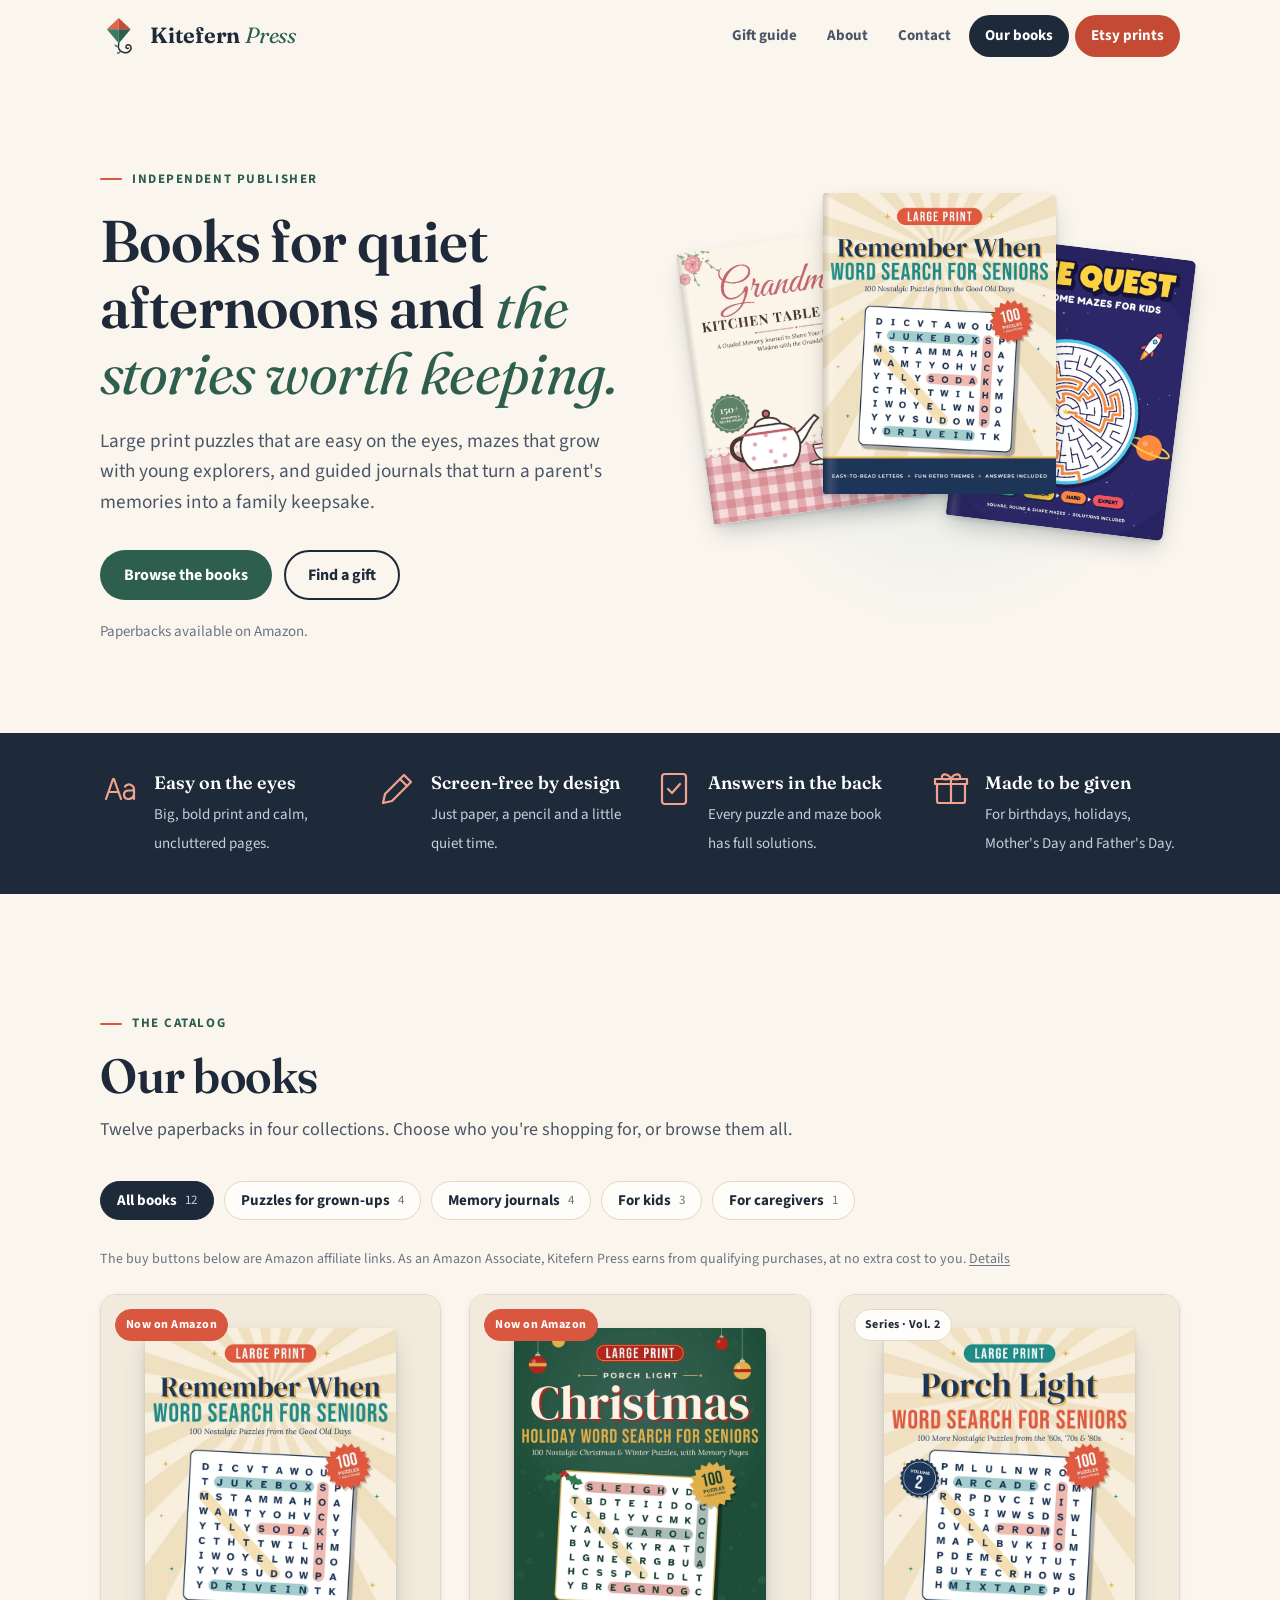
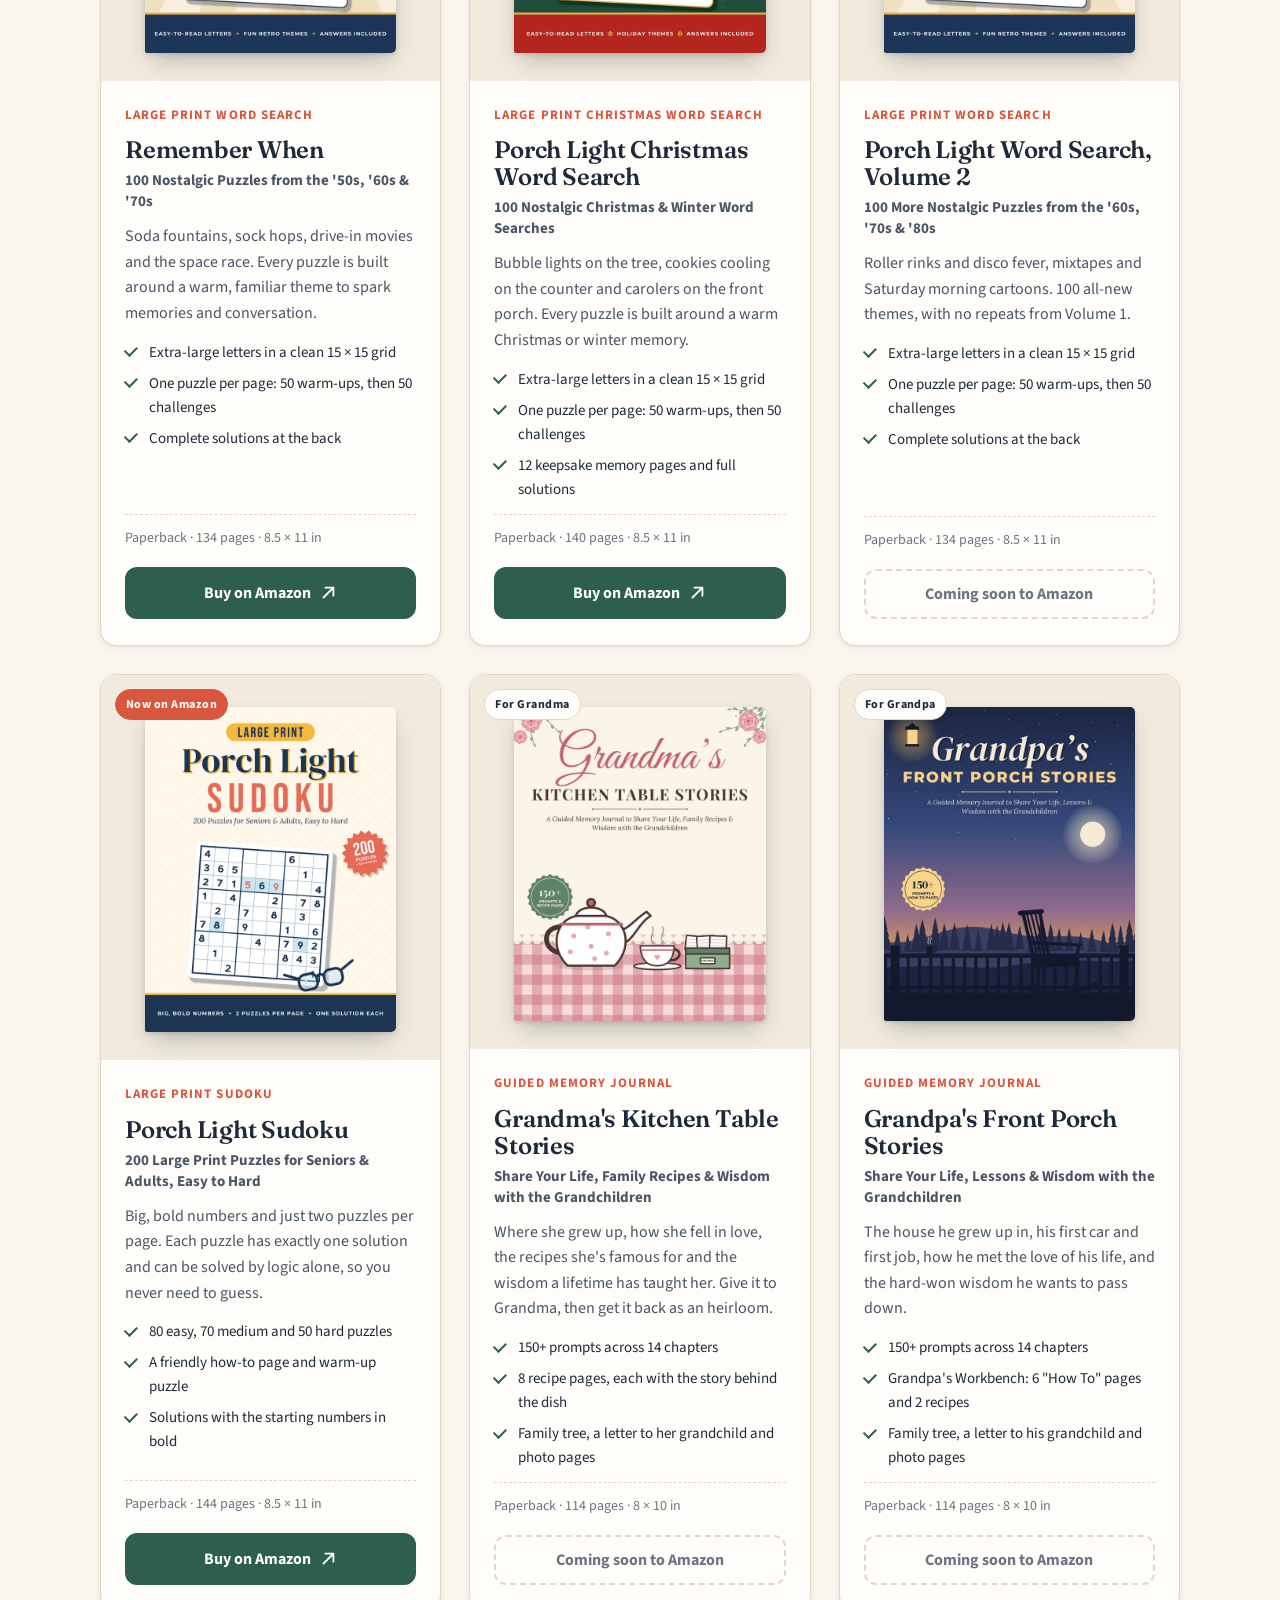
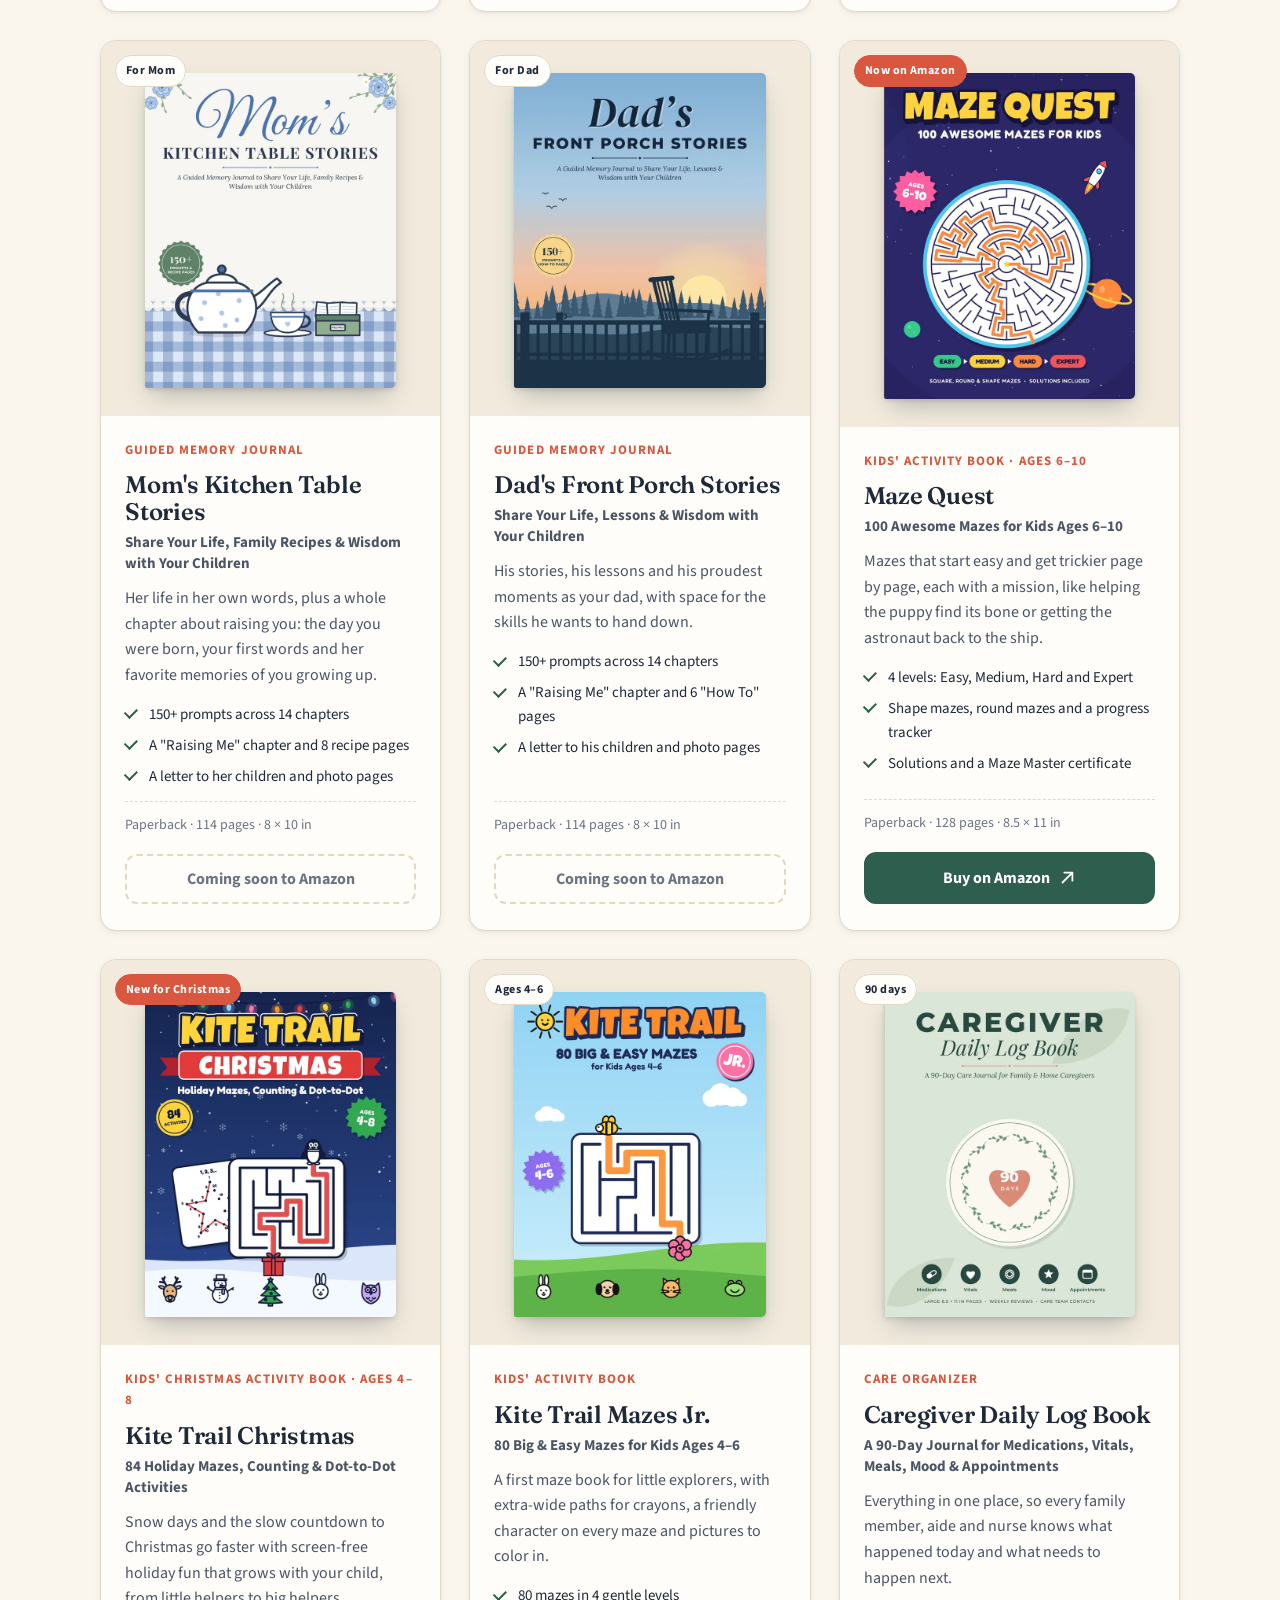
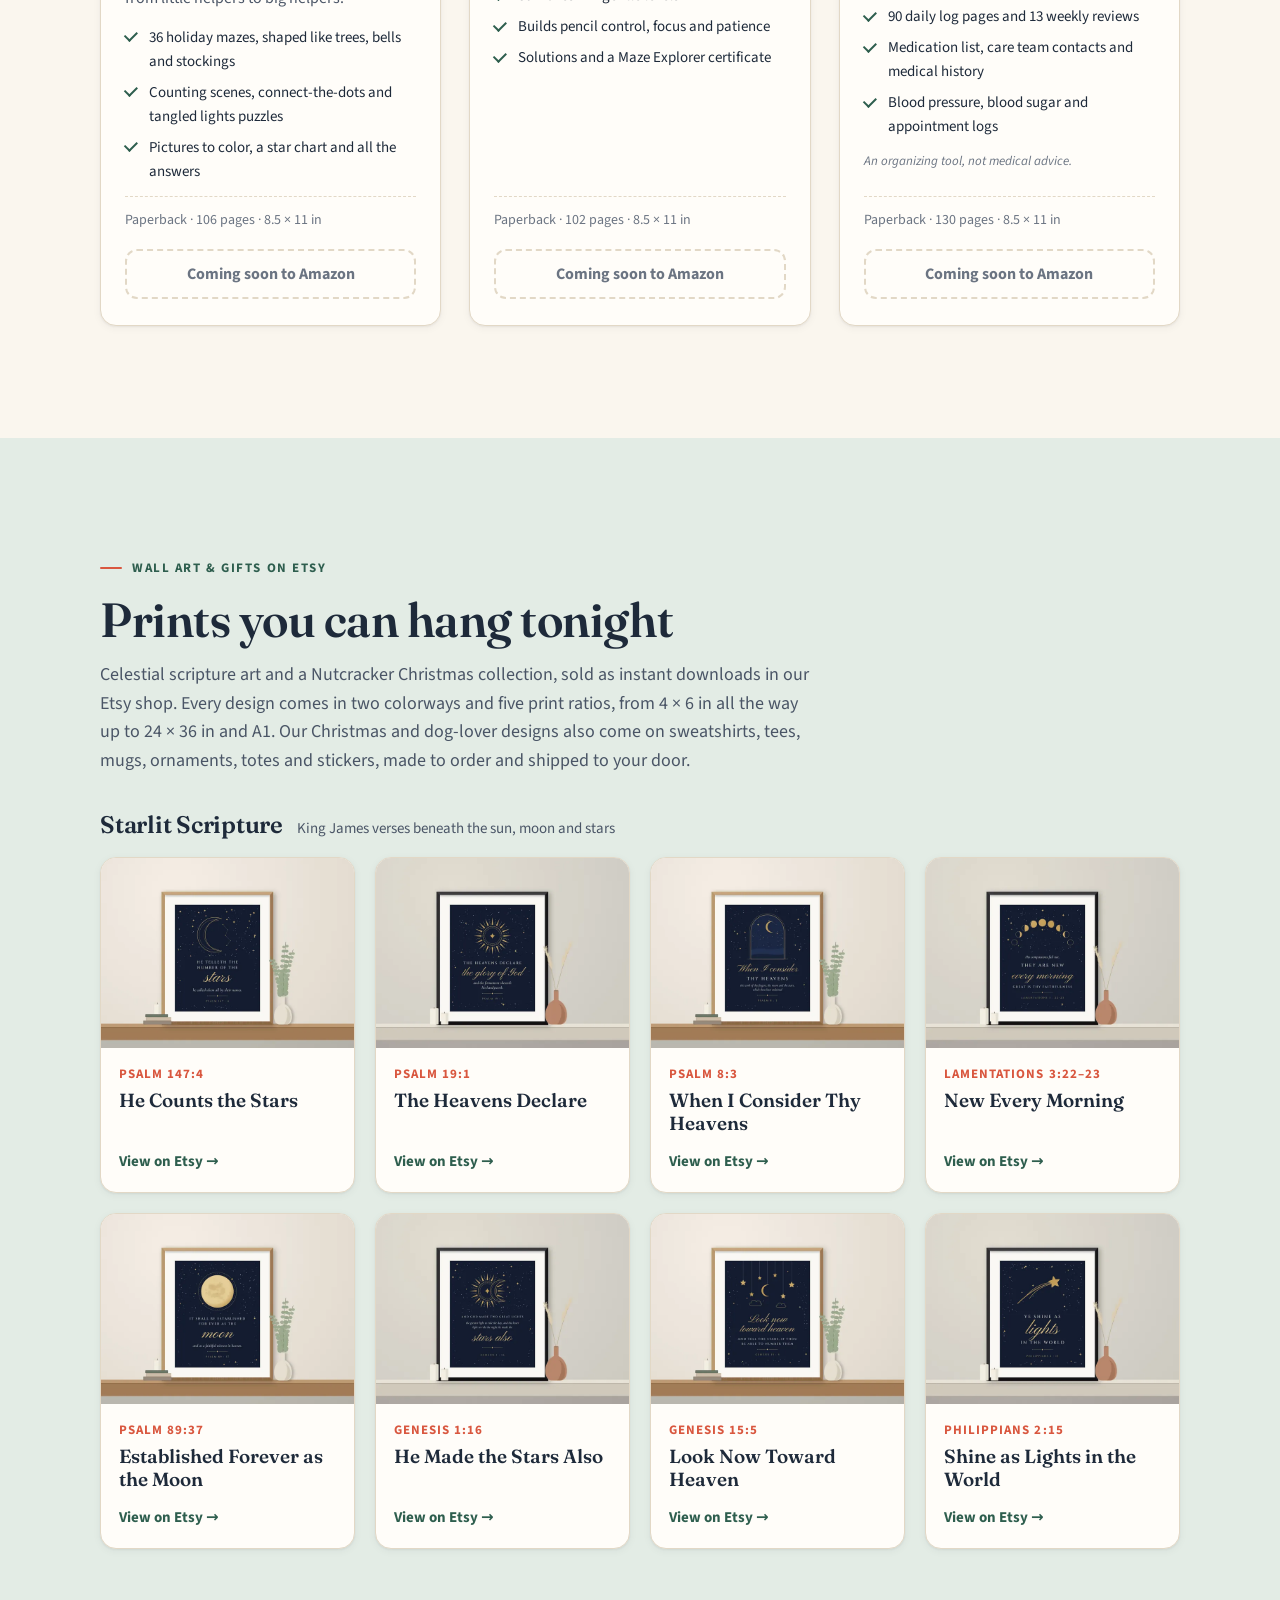
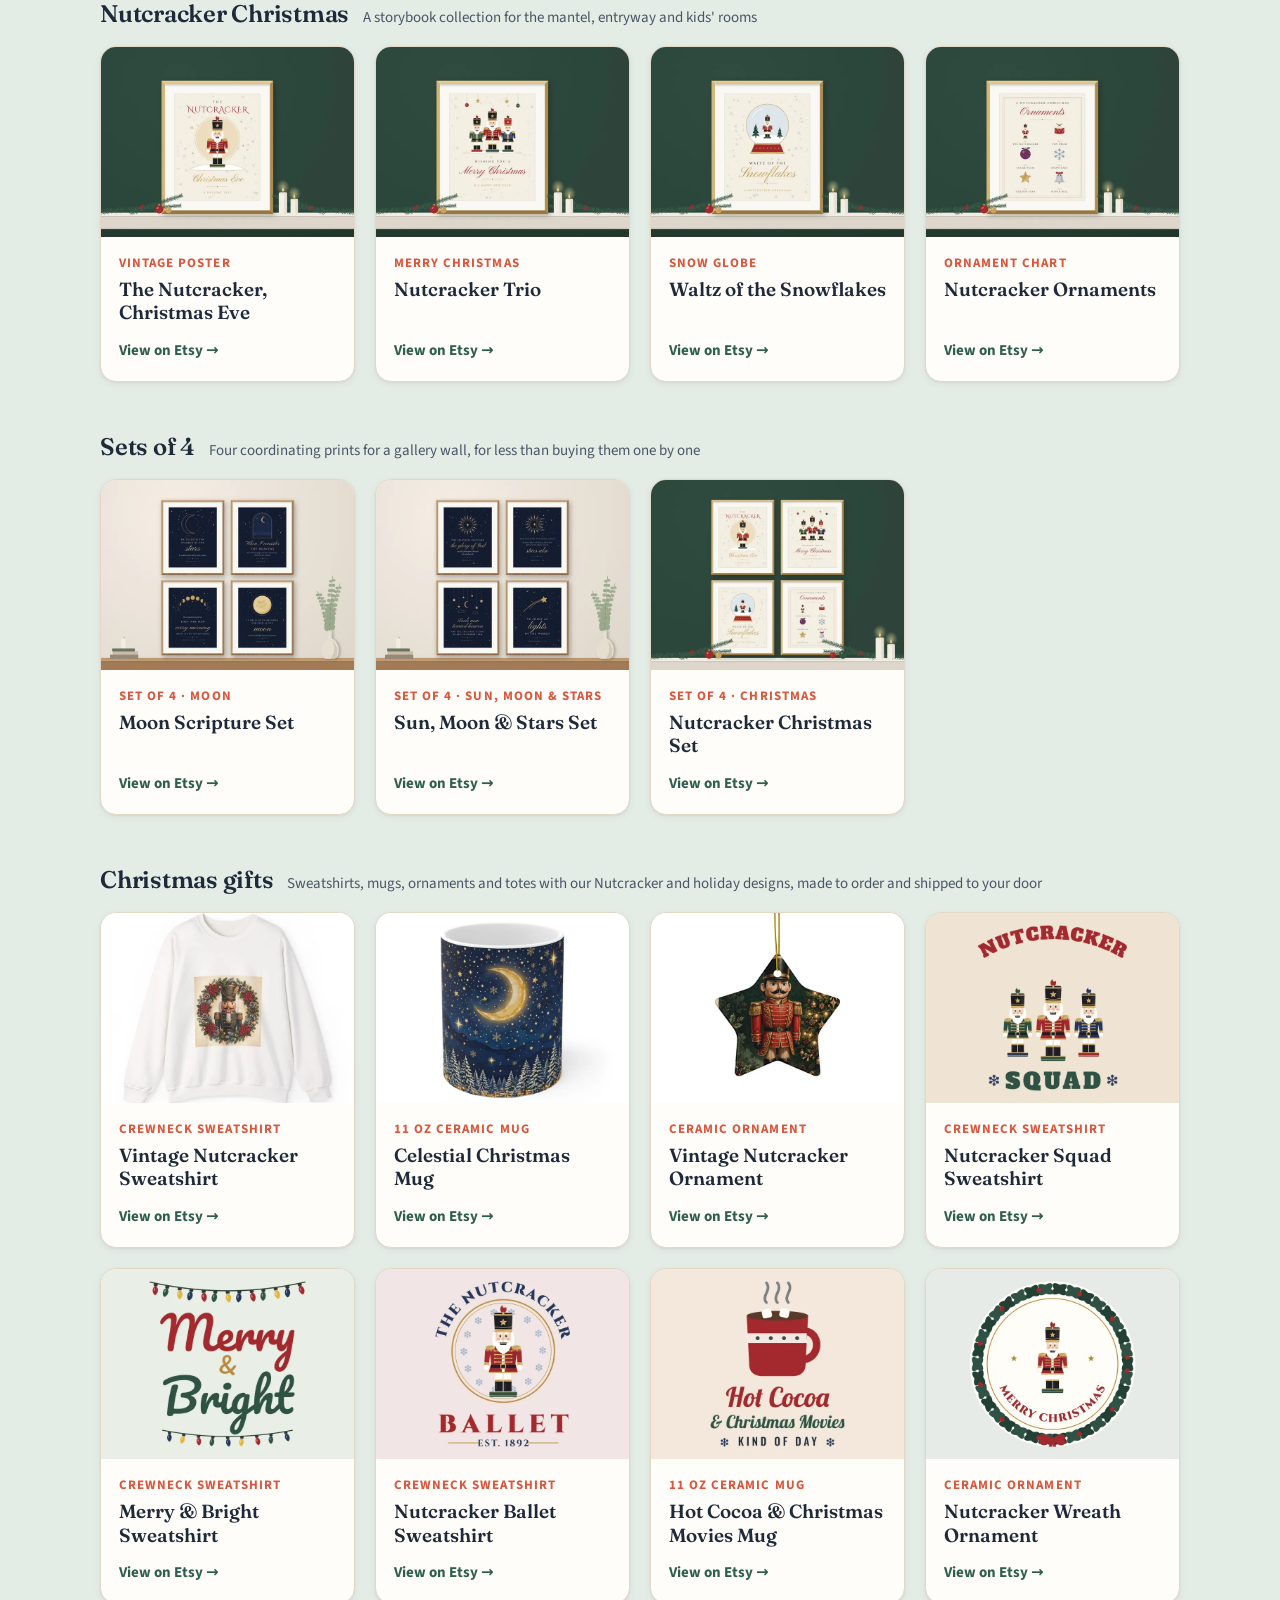
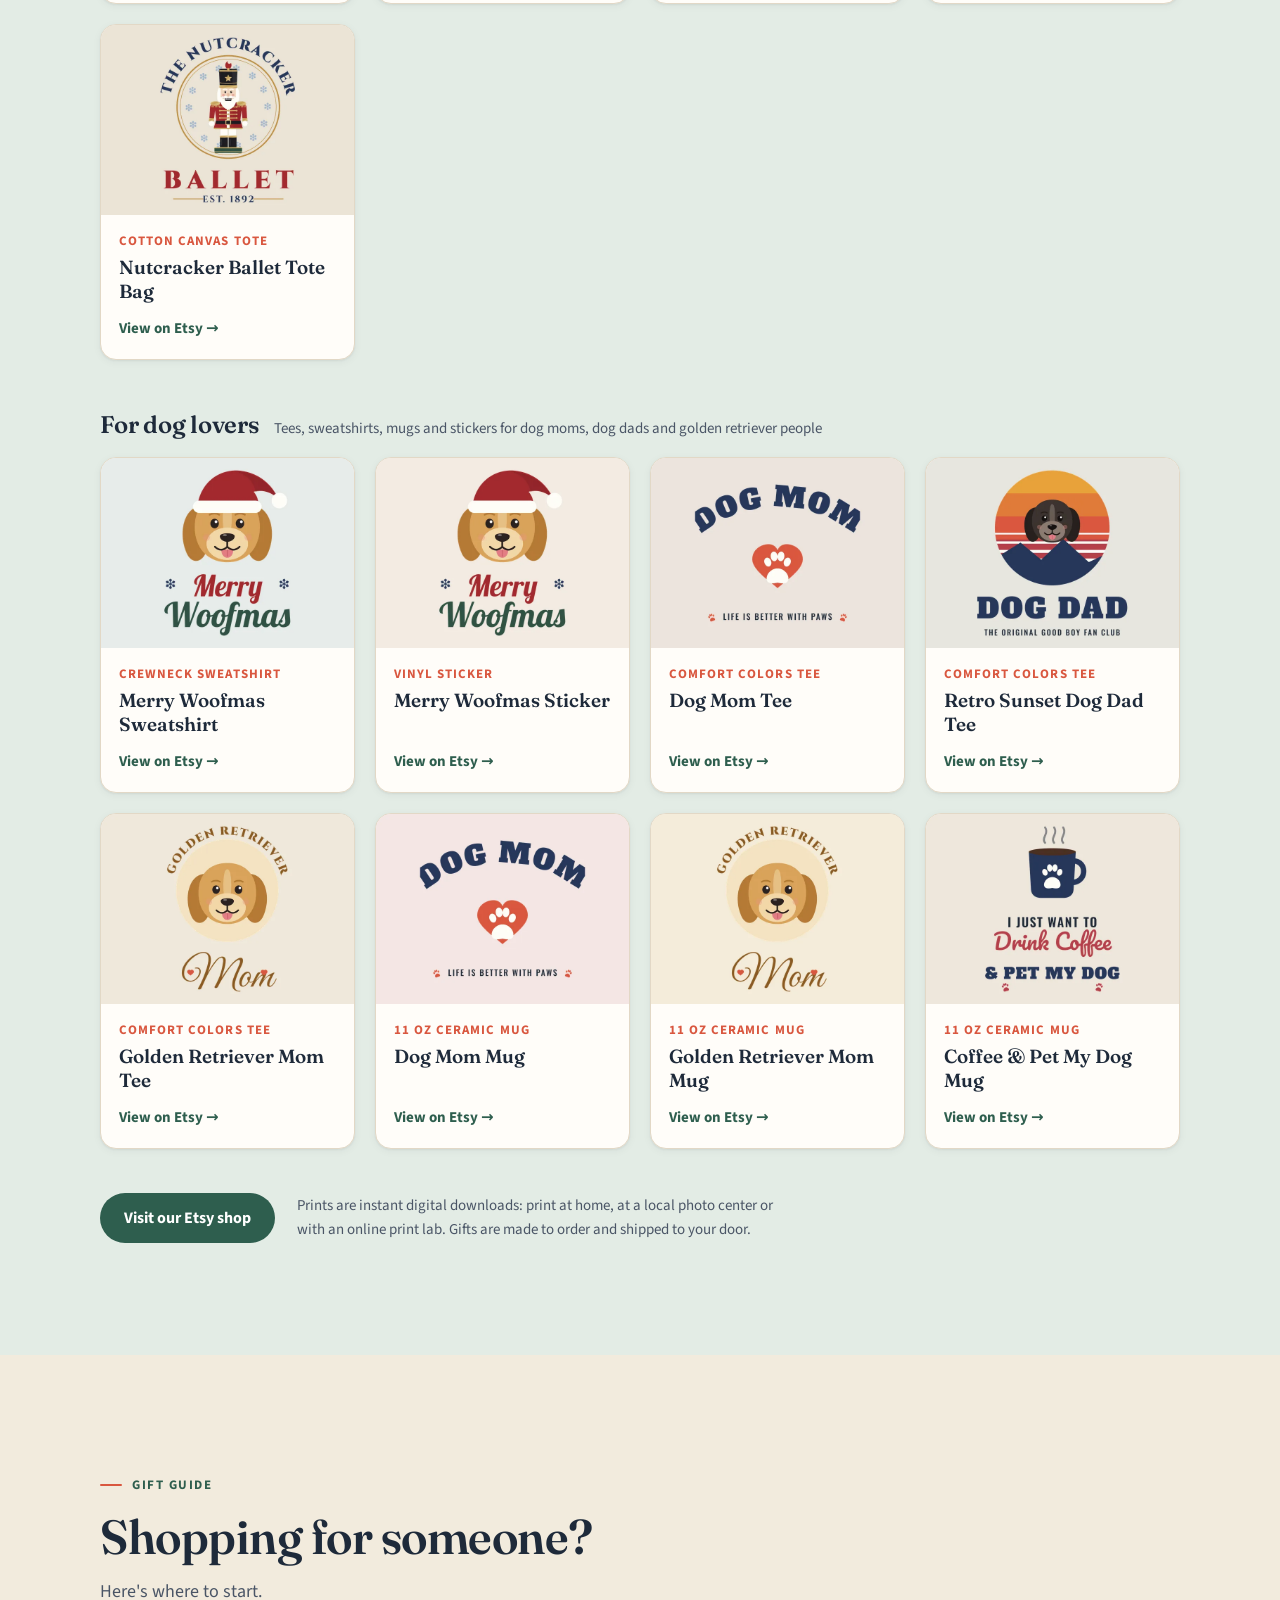
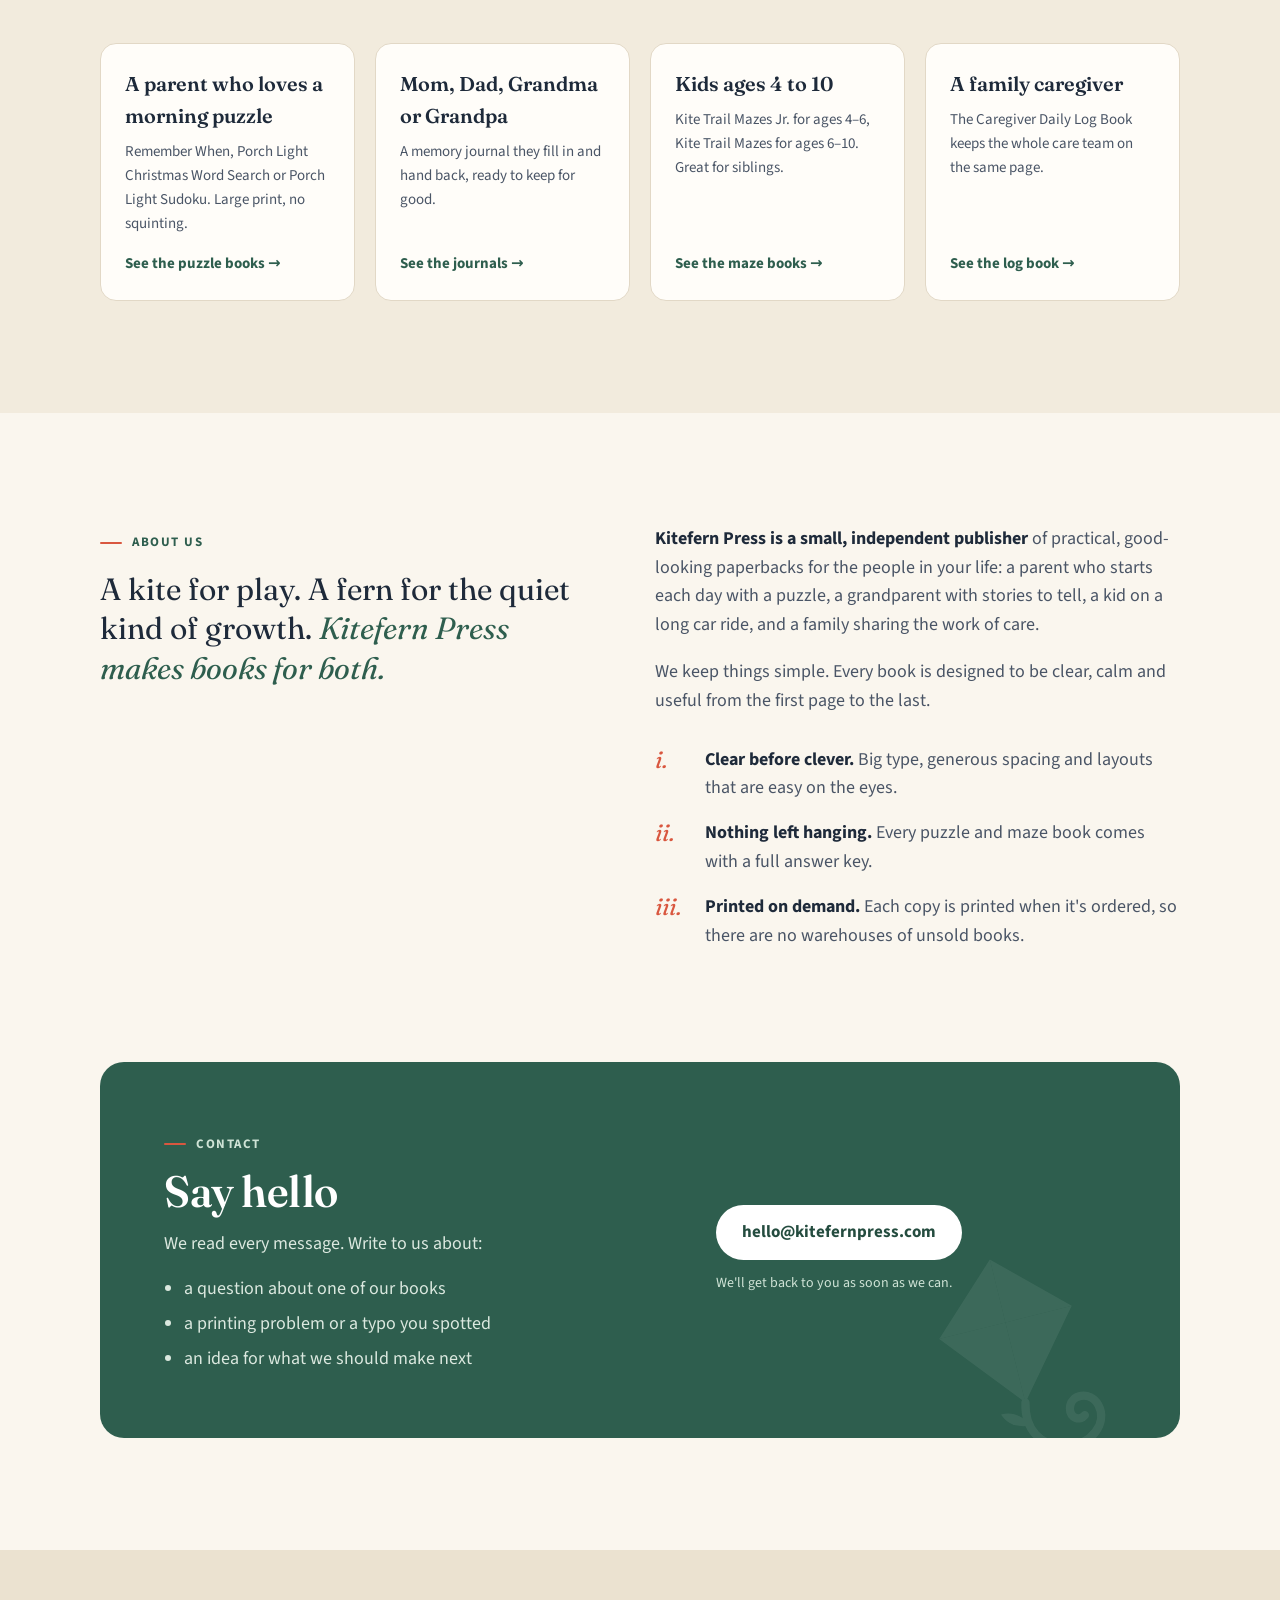
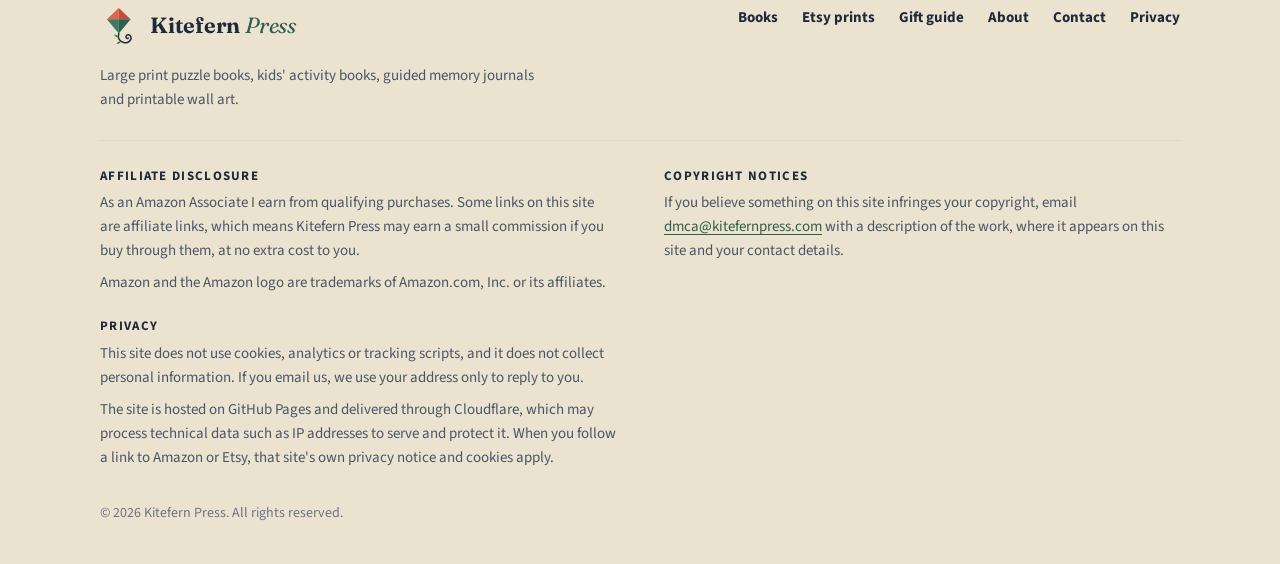
==== index.html @ 86bf8bd9 "Refresh social image and Grandma cover; fix book count (12 paperbacks) Co-Authored-By: Claude Opus 5" ====
<!doctype html>
<html lang="en">
<head>
  <meta charset="utf-8">
  <meta name="viewport" content="width=device-width, initial-scale=1">
  <title>Kitefern Press | Large Print Puzzle Books, Kids' Mazes &amp; Memory Journals</title>
  <meta name="description" content="Kitefern Press is an independent publisher of large print word search and sudoku books for seniors, maze books for kids, guided memory journals for parents and grandparents, a caregiver daily log book, and printable scripture and Christmas wall art on Etsy.">
  <link rel="canonical" href="https://kitefernpress.com/">
  <meta name="theme-color" content="#faf6ee">

  <link rel="icon" href="assets/img/favicon.svg" type="image/svg+xml">
  <link rel="icon" href="assets/img/favicon-32.png" sizes="32x32" type="image/png">
  <link rel="apple-touch-icon" href="assets/img/apple-touch-icon.png">

  <meta property="og:type" content="website">
  <meta property="og:site_name" content="Kitefern Press">
  <meta property="og:title" content="Kitefern Press | Puzzle books, kids' mazes and memory journals">
  <meta property="og:description" content="Large print puzzles that are easy on the eyes, mazes for young explorers, and guided journals that turn family memories into keepsakes.">
  <meta property="og:url" content="https://kitefernpress.com/">
  <meta property="og:image" content="https://kitefernpress.com/assets/img/og-image.jpg">
  <meta property="og:image:width" content="1200">
  <meta property="og:image:height" content="630">
  <meta property="og:image:alt" content="Ten Kitefern Press book covers: word search, sudoku, maze books and memory journals">
  <meta name="twitter:card" content="summary_large_image">

  <link rel="preload" href="assets/fonts/fraunces-var.woff2" as="font" type="font/woff2" crossorigin>
  <link rel="preload" href="assets/fonts/source-sans-400-normal.woff2" as="font" type="font/woff2" crossorigin>
  <link rel="stylesheet" href="assets/css/style.css">

  <script type="application/ld+json">
  {
    "@context": "https://schema.org",
    "@graph": [
      {
        "@type": "Organization",
        "@id": "https://kitefernpress.com/#org",
        "name": "Kitefern Press",
        "url": "https://kitefernpress.com/",
        "logo": "https://kitefernpress.com/assets/img/logo-512.png",
        "email": "hello@kitefernpress.com",
        "sameAs": ["https://www.etsy.com/shop/kitefernpress"],
        "description": "Independent publisher of large print puzzle books, kids' activity books and guided memory journals."
      },
      {
        "@type": "WebSite",
        "@id": "https://kitefernpress.com/#website",
        "url": "https://kitefernpress.com/",
        "name": "Kitefern Press",
        "publisher": { "@id": "https://kitefernpress.com/#org" }
      }
    ]
  }
  </script>
  <script src="assets/js/main.js" defer></script>
</head>
<body>
  <a class="skip-link" href="#main">Skip to content</a>

  <header class="site-header">
    <div class="wrap">
      <a class="brand" href="./" aria-label="Kitefern Press home">
        <img src="assets/img/favicon.svg" alt="" width="40" height="40">
        <span class="brand-name">Kitefern <em>Press</em></span>
      </a>
      <nav class="site-nav" aria-label="Main">
        <a href="#gifts">Gift guide</a>
        <a href="#about">About</a>
        <a href="#contact">Contact</a>
        <a class="nav-cta" href="#books">Our books</a>
        <a class="nav-cta nav-cta-etsy" href="#prints">Etsy prints</a>
      </nav>
    </div>
  </header>

  <main id="main">

    <!-- ============ HERO ============ -->
    <section class="hero" aria-labelledby="hero-title">
      <div class="wrap">
        <div class="hero-copy">
          <span class="eyebrow">Independent publisher</span>
          <h1 id="hero-title">Books for quiet afternoons and <em>the stories worth keeping.</em></h1>
          <p class="hero-lede">Large print puzzles that are easy on the eyes, mazes that grow with young explorers, and guided journals that turn a parent's memories into a family keepsake.</p>
          <div class="hero-actions">
            <a class="btn btn-primary" href="#books">Browse the books</a>
            <a class="btn btn-ghost" href="#gifts">Find a gift</a>
          </div>
          <p class="hero-note">Paperbacks available on Amazon.</p>
        </div>
        <div class="hero-art" aria-hidden="true">
          <div class="hero-book b1"><img src="assets/img/covers/grandmas-kitchen-table-stories.webp" alt="" width="640" height="800"></div>
          <div class="hero-book b2"><img src="assets/img/covers/remember-when.webp" alt="" width="640" height="828"></div>
          <div class="hero-book b3"><img src="assets/img/covers/maze-quest.webp" alt="" width="640" height="828"></div>
        </div>
      </div>
    </section>

    <!-- ============ PROMISES ============ -->
    <section class="promises" aria-label="What makes our books different">
      <div class="wrap">
        <ul>
          <li>
            <svg viewBox="0 0 40 40" fill="none" stroke="currentColor" stroke-width="2.2" stroke-linecap="round" stroke-linejoin="round" aria-hidden="true"><path d="M6 30 13 10h1l7 20M8.5 23h10"/><path d="M34 30v-9.5a5 5 0 0 0-9-3M24 25.5c0-2.5 2-4 5-4h5M24 25.5c0 2.8 2 4.5 4.6 4.5 2.6 0 5.4-2 5.4-5"/></svg>
            <div><strong>Easy on the eyes</strong><span>Big, bold print and calm, uncluttered pages.</span></div>
          </li>
          <li>
            <svg viewBox="0 0 40 40" fill="none" stroke="currentColor" stroke-width="2.2" stroke-linecap="round" stroke-linejoin="round" aria-hidden="true"><path d="M27 6l7 7L15 32l-9 2 2-9L27 6Z"/><path d="M23 10l7 7"/></svg>
            <div><strong>Screen-free by design</strong><span>Just paper, a pencil and a little quiet time.</span></div>
          </li>
          <li>
            <svg viewBox="0 0 40 40" fill="none" stroke="currentColor" stroke-width="2.2" stroke-linecap="round" stroke-linejoin="round" aria-hidden="true"><rect x="8" y="5" width="24" height="30" rx="3"/><path d="M14 20l4 4 8-9"/></svg>
            <div><strong>Answers in the back</strong><span>Every puzzle and maze book has full solutions.</span></div>
          </li>
          <li>
            <svg viewBox="0 0 40 40" fill="none" stroke="currentColor" stroke-width="2.2" stroke-linecap="round" stroke-linejoin="round" aria-hidden="true"><rect x="6" y="15" width="28" height="19" rx="2"/><path d="M4 10h32v5H4zM20 10v24"/><path d="M20 10c-3-6-10-6-9-1 .6 2.6 5 1 9 1ZM20 10c3-6 10-6 9-1-.6 2.6-5 1-9 1Z"/></svg>
            <div><strong>Made to be given</strong><span>For birthdays, holidays, Mother's Day and Father's Day.</span></div>
          </li>
        </ul>
      </div>
    </section>

    <!-- ============ BOOKS ============ -->
    <section class="section" id="books" aria-labelledby="books-title">
      <div class="wrap">
        <div class="section-head">
          <span class="eyebrow">The catalog</span>
          <h2 id="books-title">Our books</h2>
          <p>Twelve paperbacks in four collections. Choose who you're shopping for, or browse them all.</p>
        </div>

        <div class="filters" role="group" aria-label="Filter books by collection">
          <button class="chip" type="button" data-filter="all" aria-pressed="true">All books <span class="count">12</span></button>
          <button class="chip" type="button" data-filter="puzzles" aria-pressed="false">Puzzles for grown-ups <span class="count">4</span></button>
          <button class="chip" type="button" data-filter="journals" aria-pressed="false">Memory journals <span class="count">4</span></button>
          <button class="chip" type="button" data-filter="kids" aria-pressed="false">For kids <span class="count">3</span></button>
          <button class="chip" type="button" data-filter="care" aria-pressed="false">For caregivers <span class="count">1</span></button>
        </div>
        <p id="filter-status" class="visually-hidden" aria-live="polite"></p>
        <p class="affiliate-note">The buy buttons below are Amazon affiliate links. As an Amazon Associate, Kitefern Press earns from qualifying purchases, at no extra cost to you. <a href="#disclosure">Details</a></p>

        <!--
          HOW TO ADD YOUR AMAZON LINKS
          Each book has one line like:  <a class="buy" href="" ...>
          Paste the Amazon link between the quotes, e.g. href="https://amzn.to/abc123"
          The button switches from "Coming soon" to "Buy on Amazon" by itself.
        -->
        <div class="book-grid">

          <!-- ===== 1. Remember When (live on Amazon; published under its original title) ===== -->
          <article class="book" id="remember-when" data-collection="puzzles">
            <div class="book-cover">
              <span class="badge new">Now on Amazon</span>
              <img src="assets/img/covers/remember-when.webp" alt="Cover of Remember When: Large Print Word Search for Seniors" width="640" height="828" loading="lazy" decoding="async">
            </div>
            <div class="book-body">
              <span class="book-kicker">Large print word search</span>
              <h3>Remember When <small>100 Nostalgic Puzzles from the '50s, '60s &amp; '70s</small></h3>
              <p class="book-desc">Soda fountains, sock hops, drive-in movies and the space race. Every puzzle is built around a warm, familiar theme to spark memories and conversation.</p>
              <ul class="book-points">
                <li>Extra-large letters in a clean 15 × 15 grid</li>
                <li>One puzzle per page: 50 warm-ups, then 50 challenges</li>
                <li>Complete solutions at the back</li>
              </ul>
              <p class="book-meta">Paperback · 134 pages · 8.5 × 11 in</p>
              <a class="buy" href="https://amzn.to/4hrQWkh" target="_blank" rel="sponsored noopener">
                <span class="when-live">Buy on Amazon</span><svg viewBox="0 0 20 20" fill="none" stroke="currentColor" stroke-width="2" stroke-linecap="round" stroke-linejoin="round" aria-hidden="true"><path d="M7 4h9v9M16 4 5 15"/></svg>
                <span class="when-soon">Coming soon to Amazon</span>
              </a>
            </div>
          </article>

          <!-- ===== Porch Light Christmas Word Search (book 11; live on Amazon Oct 2026) ===== -->
          <article class="book" id="porch-light-christmas" data-collection="puzzles">
            <div class="book-cover">
              <span class="badge new">Now on Amazon</span>
              <img src="assets/img/covers/porch-light-christmas.webp" alt="Cover of Porch Light Christmas Word Search: Large Print Holiday Puzzles for Seniors" width="640" height="828" loading="lazy" decoding="async">
            </div>
            <div class="book-body">
              <span class="book-kicker">Large print Christmas word search</span>
              <h3>Porch Light Christmas Word Search <small>100 Nostalgic Christmas &amp; Winter Word Searches</small></h3>
              <p class="book-desc">Bubble lights on the tree, cookies cooling on the counter and carolers on the front porch. Every puzzle is built around a warm Christmas or winter memory.</p>
              <ul class="book-points">
                <li>Extra-large letters in a clean 15 × 15 grid</li>
                <li>One puzzle per page: 50 warm-ups, then 50 challenges</li>
                <li>12 keepsake memory pages and full solutions</li>
              </ul>
              <p class="book-meta">Paperback · 140 pages · 8.5 × 11 in</p>
              <a class="buy" href="https://link.amazon/B05hgtxT1" target="_blank" rel="sponsored noopener">
                <span class="when-live">Buy on Amazon</span><svg viewBox="0 0 20 20" fill="none" stroke="currentColor" stroke-width="2" stroke-linecap="round" stroke-linejoin="round" aria-hidden="true"><path d="M7 4h9v9M16 4 5 15"/></svg>
                <span class="when-soon">Coming soon to Amazon</span>
              </a>
            </div>
          </article>

          <!-- ===== 2. Porch Light Word Search, Volume 2 ===== -->
          <article class="book" id="porch-light-word-search-2" data-collection="puzzles">
            <div class="book-cover">
              <span class="badge">Series · Vol. 2</span>
              <img src="assets/img/covers/porch-light-word-search-2.webp" alt="Cover of Porch Light Word Search, Volume 2: Large Print Puzzles for Seniors" width="640" height="828" loading="lazy" decoding="async">
            </div>
            <div class="book-body">
              <span class="book-kicker">Large print word search</span>
              <h3>Porch Light Word Search, Volume 2 <small>100 More Nostalgic Puzzles from the '60s, '70s &amp; '80s</small></h3>
              <p class="book-desc">Roller rinks and disco fever, mixtapes and Saturday morning cartoons. 100 all-new themes, with no repeats from Volume 1.</p>
              <ul class="book-points">
                <li>Extra-large letters in a clean 15 × 15 grid</li>
                <li>One puzzle per page: 50 warm-ups, then 50 challenges</li>
                <li>Complete solutions at the back</li>
              </ul>
              <p class="book-meta">Paperback · 134 pages · 8.5 × 11 in</p>
              <a class="buy" href="" target="_blank" rel="sponsored noopener">
                <span class="when-live">Buy on Amazon</span><svg viewBox="0 0 20 20" fill="none" stroke="currentColor" stroke-width="2" stroke-linecap="round" stroke-linejoin="round" aria-hidden="true"><path d="M7 4h9v9M16 4 5 15"/></svg>
                <span class="when-soon">Coming soon to Amazon</span>
              </a>
            </div>
          </article>

          <!-- ===== 3. Porch Light Sudoku (live on Amazon Oct 4, 2026) ===== -->
          <article class="book" id="porch-light-sudoku" data-collection="puzzles">
            <div class="book-cover">
              <span class="badge new">Now on Amazon</span>
              <img src="assets/img/covers/porch-light-sudoku.webp" alt="Cover of Porch Light Sudoku: 200 Large Print Puzzles" width="640" height="828" loading="lazy" decoding="async">
            </div>
            <div class="book-body">
              <span class="book-kicker">Large print sudoku</span>
              <h3>Porch Light Sudoku <small>200 Large Print Puzzles for Seniors &amp; Adults, Easy to Hard</small></h3>
              <p class="book-desc">Big, bold numbers and just two puzzles per page. Each puzzle has exactly one solution and can be solved by logic alone, so you never need to guess.</p>
              <ul class="book-points">
                <li>80 easy, 70 medium and 50 hard puzzles</li>
                <li>A friendly how-to page and warm-up puzzle</li>
                <li>Solutions with the starting numbers in bold</li>
              </ul>
              <p class="book-meta">Paperback · 144 pages · 8.5 × 11 in</p>
              <a class="buy" href="https://link.amazon/B0bA0OiRG" target="_blank" rel="sponsored noopener">
                <span class="when-live">Buy on Amazon</span><svg viewBox="0 0 20 20" fill="none" stroke="currentColor" stroke-width="2" stroke-linecap="round" stroke-linejoin="round" aria-hidden="true"><path d="M7 4h9v9M16 4 5 15"/></svg>
                <span class="when-soon">Coming soon to Amazon</span>
              </a>
            </div>
          </article>

          <!-- ===== 4. Grandma's Kitchen Table Stories ===== -->
          <article class="book" id="grandmas-kitchen-table-stories" data-collection="journals">
            <div class="book-cover">
              <span class="badge">For Grandma</span>
              <img src="assets/img/covers/grandmas-kitchen-table-stories.webp" alt="Cover of Grandma's Kitchen Table Stories: A Guided Memory Journal" width="640" height="800" loading="lazy" decoding="async">
            </div>
            <div class="book-body">
              <span class="book-kicker">Guided memory journal</span>
              <h3>Grandma's Kitchen Table Stories <small>Share Your Life, Family Recipes &amp; Wisdom with the Grandchildren</small></h3>
              <p class="book-desc">Where she grew up, how she fell in love, the recipes she's famous for and the wisdom a lifetime has taught her. Give it to Grandma, then get it back as an heirloom.</p>
              <ul class="book-points">
                <li>150+ prompts across 14 chapters</li>
                <li>8 recipe pages, each with the story behind the dish</li>
                <li>Family tree, a letter to her grandchild and photo pages</li>
              </ul>
              <p class="book-meta">Paperback · 114 pages · 8 × 10 in</p>
              <a class="buy" href="" target="_blank" rel="sponsored noopener">
                <span class="when-live">Buy on Amazon</span><svg viewBox="0 0 20 20" fill="none" stroke="currentColor" stroke-width="2" stroke-linecap="round" stroke-linejoin="round" aria-hidden="true"><path d="M7 4h9v9M16 4 5 15"/></svg>
                <span class="when-soon">Coming soon to Amazon</span>
              </a>
            </div>
          </article>

          <!-- ===== 5. Grandpa's Front Porch Stories ===== -->
          <article class="book" id="grandpas-front-porch-stories" data-collection="journals">
            <div class="book-cover">
              <span class="badge">For Grandpa</span>
              <img src="assets/img/covers/grandpas-front-porch-stories.webp" alt="Cover of Grandpa's Front Porch Stories: A Guided Memory Journal" width="640" height="800" loading="lazy" decoding="async">
            </div>
            <div class="book-body">
              <span class="book-kicker">Guided memory journal</span>
              <h3>Grandpa's Front Porch Stories <small>Share Your Life, Lessons &amp; Wisdom with the Grandchildren</small></h3>
              <p class="book-desc">The house he grew up in, his first car and first job, how he met the love of his life, and the hard-won wisdom he wants to pass down.</p>
              <ul class="book-points">
                <li>150+ prompts across 14 chapters</li>
                <li>Grandpa's Workbench: 6 "How To" pages and 2 recipes</li>
                <li>Family tree, a letter to his grandchild and photo pages</li>
              </ul>
              <p class="book-meta">Paperback · 114 pages · 8 × 10 in</p>
              <a class="buy" href="" target="_blank" rel="sponsored noopener">
                <span class="when-live">Buy on Amazon</span><svg viewBox="0 0 20 20" fill="none" stroke="currentColor" stroke-width="2" stroke-linecap="round" stroke-linejoin="round" aria-hidden="true"><path d="M7 4h9v9M16 4 5 15"/></svg>
                <span class="when-soon">Coming soon to Amazon</span>
              </a>
            </div>
          </article>

          <!-- ===== 6. Mom's Kitchen Table Stories ===== -->
          <article class="book" id="moms-kitchen-table-stories" data-collection="journals">
            <div class="book-cover">
              <span class="badge">For Mom</span>
              <img src="assets/img/covers/moms-kitchen-table-stories.webp" alt="Cover of Mom's Kitchen Table Stories: A Guided Memory Journal" width="640" height="800" loading="lazy" decoding="async">
            </div>
            <div class="book-body">
              <span class="book-kicker">Guided memory journal</span>
              <h3>Mom's Kitchen Table Stories <small>Share Your Life, Family Recipes &amp; Wisdom with Your Children</small></h3>
              <p class="book-desc">Her life in her own words, plus a whole chapter about raising you: the day you were born, your first words and her favorite memories of you growing up.</p>
              <ul class="book-points">
                <li>150+ prompts across 14 chapters</li>
                <li>A "Raising Me" chapter and 8 recipe pages</li>
                <li>A letter to her children and photo pages</li>
              </ul>
              <p class="book-meta">Paperback · 114 pages · 8 × 10 in</p>
              <a class="buy" href="" target="_blank" rel="sponsored noopener">
                <span class="when-live">Buy on Amazon</span><svg viewBox="0 0 20 20" fill="none" stroke="currentColor" stroke-width="2" stroke-linecap="round" stroke-linejoin="round" aria-hidden="true"><path d="M7 4h9v9M16 4 5 15"/></svg>
                <span class="when-soon">Coming soon to Amazon</span>
              </a>
            </div>
          </article>

          <!-- ===== 7. Dad's Front Porch Stories ===== -->
          <article class="book" id="dads-front-porch-stories" data-collection="journals">
            <div class="book-cover">
              <span class="badge">For Dad</span>
              <img src="assets/img/covers/dads-front-porch-stories.webp" alt="Cover of Dad's Front Porch Stories: A Guided Memory Journal" width="640" height="800" loading="lazy" decoding="async">
            </div>
            <div class="book-body">
              <span class="book-kicker">Guided memory journal</span>
              <h3>Dad's Front Porch Stories <small>Share Your Life, Lessons &amp; Wisdom with Your Children</small></h3>
              <p class="book-desc">His stories, his lessons and his proudest moments as your dad, with space for the skills he wants to hand down.</p>
              <ul class="book-points">
                <li>150+ prompts across 14 chapters</li>
                <li>A "Raising Me" chapter and 6 "How To" pages</li>
                <li>A letter to his children and photo pages</li>
              </ul>
              <p class="book-meta">Paperback · 114 pages · 8 × 10 in</p>
              <a class="buy" href="" target="_blank" rel="sponsored noopener">
                <span class="when-live">Buy on Amazon</span><svg viewBox="0 0 20 20" fill="none" stroke="currentColor" stroke-width="2" stroke-linecap="round" stroke-linejoin="round" aria-hidden="true"><path d="M7 4h9v9M16 4 5 15"/></svg>
                <span class="when-soon">Coming soon to Amazon</span>
              </a>
            </div>
          </article>

          <!-- ===== 8. Maze Quest (live on Amazon; published under its original title, Kite Trail Mazes is the renamed edition) ===== -->
          <article class="book" id="maze-quest" data-collection="kids">
            <div class="book-cover">
              <span class="badge new">Now on Amazon</span>
              <img src="assets/img/covers/maze-quest.webp" alt="Cover of Maze Quest: 100 Awesome Mazes for Kids Ages 6-10" width="640" height="828" loading="lazy" decoding="async">
            </div>
            <div class="book-body">
              <span class="book-kicker">Kids' activity book · Ages 6–10</span>
              <h3>Maze Quest <small>100 Awesome Mazes for Kids Ages 6–10</small></h3>
              <p class="book-desc">Mazes that start easy and get trickier page by page, each with a mission, like helping the puppy find its bone or getting the astronaut back to the ship.</p>
              <ul class="book-points">
                <li>4 levels: Easy, Medium, Hard and Expert</li>
                <li>Shape mazes, round mazes and a progress tracker</li>
                <li>Solutions and a Maze Master certificate</li>
              </ul>
              <p class="book-meta">Paperback · 128 pages · 8.5 × 11 in</p>
              <a class="buy" href="https://link.amazon/B04uHq6Yz" target="_blank" rel="sponsored noopener">
                <span class="when-live">Buy on Amazon</span><svg viewBox="0 0 20 20" fill="none" stroke="currentColor" stroke-width="2" stroke-linecap="round" stroke-linejoin="round" aria-hidden="true"><path d="M7 4h9v9M16 4 5 15"/></svg>
                <span class="when-soon">Coming soon to Amazon</span>
              </a>
            </div>
          </article>

          <!-- ===== Kite Trail Christmas (book 12; in review on KDP since Sept 27, 2026) ===== -->
          <article class="book" id="kite-trail-christmas" data-collection="kids">
            <div class="book-cover">
              <span class="badge new">New for Christmas</span>
              <img src="assets/img/covers/kite-trail-christmas.webp" alt="Cover of Kite Trail Christmas: Holiday Mazes, Counting and Dot-to-Dot for Kids Ages 4-8" width="640" height="828" loading="lazy" decoding="async">
            </div>
            <div class="book-body">
              <span class="book-kicker">Kids' Christmas activity book · Ages 4–8</span>
              <h3>Kite Trail Christmas <small>84 Holiday Mazes, Counting &amp; Dot-to-Dot Activities</small></h3>
              <p class="book-desc">Snow days and the slow countdown to Christmas go faster with screen-free holiday fun that grows with your child, from little helpers to big helpers.</p>
              <ul class="book-points">
                <li>36 holiday mazes, shaped like trees, bells and stockings</li>
                <li>Counting scenes, connect-the-dots and tangled lights puzzles</li>
                <li>Pictures to color, a star chart and all the answers</li>
              </ul>
              <p class="book-meta">Paperback · 106 pages · 8.5 × 11 in</p>
              <a class="buy" href="" target="_blank" rel="sponsored noopener">
                <span class="when-live">Buy on Amazon</span><svg viewBox="0 0 20 20" fill="none" stroke="currentColor" stroke-width="2" stroke-linecap="round" stroke-linejoin="round" aria-hidden="true"><path d="M7 4h9v9M16 4 5 15"/></svg>
                <span class="when-soon">Coming soon to Amazon</span>
              </a>
            </div>
          </article>

          <!-- ===== 9. Kite Trail Mazes Jr. ===== -->
          <article class="book" id="kite-trail-mazes-jr" data-collection="kids">
            <div class="book-cover">
              <span class="badge">Ages 4–6</span>
              <img src="assets/img/covers/kite-trail-mazes-jr.webp" alt="Cover of Kite Trail Mazes Jr.: 80 Big and Easy Mazes for Kids Ages 4-6" width="640" height="828" loading="lazy" decoding="async">
            </div>
            <div class="book-body">
              <span class="book-kicker">Kids' activity book</span>
              <h3>Kite Trail Mazes Jr. <small>80 Big &amp; Easy Mazes for Kids Ages 4–6</small></h3>
              <p class="book-desc">A first maze book for little explorers, with extra-wide paths for crayons, a friendly character on every maze and pictures to color in.</p>
              <ul class="book-points">
                <li>80 mazes in 4 gentle levels</li>
                <li>Builds pencil control, focus and patience</li>
                <li>Solutions and a Maze Explorer certificate</li>
              </ul>
              <p class="book-meta">Paperback · 102 pages · 8.5 × 11 in</p>
              <a class="buy" href="" target="_blank" rel="sponsored noopener">
                <span class="when-live">Buy on Amazon</span><svg viewBox="0 0 20 20" fill="none" stroke="currentColor" stroke-width="2" stroke-linecap="round" stroke-linejoin="round" aria-hidden="true"><path d="M7 4h9v9M16 4 5 15"/></svg>
                <span class="when-soon">Coming soon to Amazon</span>
              </a>
            </div>
          </article>

          <!-- ===== 10. Caregiver Daily Log Book ===== -->
          <article class="book" id="caregiver-daily-log-book" data-collection="care">
            <div class="book-cover">
              <span class="badge">90 days</span>
              <img src="assets/img/covers/caregiver-daily-log-book.webp" alt="Cover of Caregiver Daily Log Book: A 90-Day Care Journal" width="640" height="828" loading="lazy" decoding="async">
            </div>
            <div class="book-body">
              <span class="book-kicker">Care organizer</span>
              <h3>Caregiver Daily Log Book <small>A 90-Day Journal for Medications, Vitals, Meals, Mood &amp; Appointments</small></h3>
              <p class="book-desc">Everything in one place, so every family member, aide and nurse knows what happened today and what needs to happen next.</p>
              <ul class="book-points">
                <li>90 daily log pages and 13 weekly reviews</li>
                <li>Medication list, care team contacts and medical history</li>
                <li>Blood pressure, blood sugar and appointment logs</li>
              </ul>
              <p class="book-note">An organizing tool, not medical advice.</p>
              <p class="book-meta">Paperback · 130 pages · 8.5 × 11 in</p>
              <a class="buy" href="" target="_blank" rel="sponsored noopener">
                <span class="when-live">Buy on Amazon</span><svg viewBox="0 0 20 20" fill="none" stroke="currentColor" stroke-width="2" stroke-linecap="round" stroke-linejoin="round" aria-hidden="true"><path d="M7 4h9v9M16 4 5 15"/></svg>
                <span class="when-soon">Coming soon to Amazon</span>
              </a>
            </div>
          </article>

        </div>
      </div>
    </section>

    <!-- ============ PRINTABLE WALL ART + GIFTS (Etsy) ============ -->
    <!--
      HOW TO ADD A PRINT
      1. Save a 720 x 540 px .webp of the listing's first photo in assets/img/prints/.
      2. Copy one <li class="print">...</li> block and change the Etsy link, image and text.
      The link format is https://www.etsy.com/listing/LISTING-ID (the number in the listing's URL).
    -->
    <section class="section prints" id="prints" aria-labelledby="prints-title">
      <div class="wrap">
        <div class="section-head">
          <span class="eyebrow">Wall art &amp; gifts on Etsy</span>
          <h2 id="prints-title">Prints you can hang tonight</h2>
          <p>Celestial scripture art and a Nutcracker Christmas collection, sold as instant downloads in our Etsy shop. Every design comes in two colorways and five print ratios, from 4 × 6 in all the way up to 24 × 36 in and A1. Our Christmas and dog-lover designs also come on sweatshirts, tees, mugs, ornaments, totes and stickers, made to order and shipped to your door.</p>
        </div>

        <div class="print-group">
          <h3 class="print-group-title">Starlit Scripture <span>King James verses beneath the sun, moon and stars</span></h3>
          <ul class="print-grid">
            <li class="print">
              <a href="https://www.etsy.com/listing/4584646077" target="_blank" rel="noopener">
                <img src="assets/img/prints/he-counts-the-stars.webp" alt="" width="720" height="540" loading="lazy" decoding="async">
                <span class="print-body">
                  <span class="print-kicker">Psalm 147:4</span>
                  <span class="print-name">He Counts the Stars</span>
                  <span class="print-go">View on Etsy</span>
                </span>
              </a>
            </li>
            <li class="print">
              <a href="https://www.etsy.com/listing/4584654726" target="_blank" rel="noopener">
                <img src="assets/img/prints/heavens-declare.webp" alt="" width="720" height="540" loading="lazy" decoding="async">
                <span class="print-body">
                  <span class="print-kicker">Psalm 19:1</span>
                  <span class="print-name">The Heavens Declare</span>
                  <span class="print-go">View on Etsy</span>
                </span>
              </a>
            </li>
            <li class="print">
              <a href="https://www.etsy.com/listing/4584655148" target="_blank" rel="noopener">
                <img src="assets/img/prints/when-i-consider-thy-heavens.webp" alt="" width="720" height="540" loading="lazy" decoding="async">
                <span class="print-body">
                  <span class="print-kicker">Psalm 8:3</span>
                  <span class="print-name">When I Consider Thy Heavens</span>
                  <span class="print-go">View on Etsy</span>
                </span>
              </a>
            </li>
            <li class="print">
              <a href="https://www.etsy.com/listing/4584647365" target="_blank" rel="noopener">
                <img src="assets/img/prints/new-every-morning.webp" alt="" width="720" height="540" loading="lazy" decoding="async">
                <span class="print-body">
                  <span class="print-kicker">Lamentations 3:22–23</span>
                  <span class="print-name">New Every Morning</span>
                  <span class="print-go">View on Etsy</span>
                </span>
              </a>
            </li>
            <li class="print">
              <a href="https://www.etsy.com/listing/4584656004" target="_blank" rel="noopener">
                <img src="assets/img/prints/faithful-witness-moon.webp" alt="" width="720" height="540" loading="lazy" decoding="async">
                <span class="print-body">
                  <span class="print-kicker">Psalm 89:37</span>
                  <span class="print-name">Established Forever as the Moon</span>
                  <span class="print-go">View on Etsy</span>
                </span>
              </a>
            </li>
            <li class="print">
              <a href="https://www.etsy.com/listing/4584739128" target="_blank" rel="noopener">
                <img src="assets/img/prints/two-great-lights.webp" alt="" width="720" height="540" loading="lazy" decoding="async">
                <span class="print-body">
                  <span class="print-kicker">Genesis 1:16</span>
                  <span class="print-name">He Made the Stars Also</span>
                  <span class="print-go">View on Etsy</span>
                </span>
              </a>
            </li>
            <li class="print">
              <a href="https://www.etsy.com/listing/4584732203" target="_blank" rel="noopener">
                <img src="assets/img/prints/look-toward-heaven.webp" alt="" width="720" height="540" loading="lazy" decoding="async">
                <span class="print-body">
                  <span class="print-kicker">Genesis 15:5</span>
                  <span class="print-name">Look Now Toward Heaven</span>
                  <span class="print-go">View on Etsy</span>
                </span>
              </a>
            </li>
            <li class="print">
              <a href="https://www.etsy.com/listing/4584732507" target="_blank" rel="noopener">
                <img src="assets/img/prints/shine-as-lights.webp" alt="" width="720" height="540" loading="lazy" decoding="async">
                <span class="print-body">
                  <span class="print-kicker">Philippians 2:15</span>
                  <span class="print-name">Shine as Lights in the World</span>
                  <span class="print-go">View on Etsy</span>
                </span>
              </a>
            </li>
          </ul>
        </div>

        <div class="print-group">
          <h3 class="print-group-title">Nutcracker Christmas <span>A storybook collection for the mantel, entryway and kids' rooms</span></h3>
          <ul class="print-grid">
            <li class="print">
              <a href="https://www.etsy.com/listing/4584637541" target="_blank" rel="noopener">
                <img src="assets/img/prints/nutcracker-christmas-eve.webp" alt="" width="720" height="540" loading="lazy" decoding="async">
                <span class="print-body">
                  <span class="print-kicker">Vintage poster</span>
                  <span class="print-name">The Nutcracker, Christmas Eve</span>
                  <span class="print-go">View on Etsy</span>
                </span>
              </a>
            </li>
            <li class="print">
              <a href="https://www.etsy.com/listing/4584641135" target="_blank" rel="noopener">
                <img src="assets/img/prints/nutcracker-trio-merry-christmas.webp" alt="" width="720" height="540" loading="lazy" decoding="async">
                <span class="print-body">
                  <span class="print-kicker">Merry Christmas</span>
                  <span class="print-name">Nutcracker Trio</span>
                  <span class="print-go">View on Etsy</span>
                </span>
              </a>
            </li>
            <li class="print">
              <a href="https://www.etsy.com/listing/4584649924" target="_blank" rel="noopener">
                <img src="assets/img/prints/waltz-of-the-snowflakes.webp" alt="" width="720" height="540" loading="lazy" decoding="async">
                <span class="print-body">
                  <span class="print-kicker">Snow globe</span>
                  <span class="print-name">Waltz of the Snowflakes</span>
                  <span class="print-go">View on Etsy</span>
                </span>
              </a>
            </li>
            <li class="print">
              <a href="https://www.etsy.com/listing/4584650330" target="_blank" rel="noopener">
                <img src="assets/img/prints/nutcracker-ornament-chart.webp" alt="" width="720" height="540" loading="lazy" decoding="async">
                <span class="print-body">
                  <span class="print-kicker">Ornament chart</span>
                  <span class="print-name">Nutcracker Ornaments</span>
                  <span class="print-go">View on Etsy</span>
                </span>
              </a>
            </li>
          </ul>
        </div>

        <div class="print-group">
          <h3 class="print-group-title">Sets of 4 <span>Four coordinating prints for a gallery wall, for less than buying them one by one</span></h3>
          <ul class="print-grid">
            <li class="print">
              <a href="https://www.etsy.com/listing/4584739970" target="_blank" rel="noopener">
                <img src="assets/img/prints/moon-scripture-set-of-4.webp" alt="" width="720" height="540" loading="lazy" decoding="async">
                <span class="print-body">
                  <span class="print-kicker">Set of 4 · Moon</span>
                  <span class="print-name">Moon Scripture Set</span>
                  <span class="print-go">View on Etsy</span>
                </span>
              </a>
            </li>
            <li class="print">
              <a href="https://www.etsy.com/listing/4584733127" target="_blank" rel="noopener">
                <img src="assets/img/prints/sun-moon-stars-set-of-4.webp" alt="" width="720" height="540" loading="lazy" decoding="async">
                <span class="print-body">
                  <span class="print-kicker">Set of 4 · Sun, moon &amp; stars</span>
                  <span class="print-name">Sun, Moon &amp; Stars Set</span>
                  <span class="print-go">View on Etsy</span>
                </span>
              </a>
            </li>
            <li class="print">
              <a href="https://www.etsy.com/listing/4584653582" target="_blank" rel="noopener">
                <img src="assets/img/prints/nutcracker-christmas-set-of-4.webp" alt="" width="720" height="540" loading="lazy" decoding="async">
                <span class="print-body">
                  <span class="print-kicker">Set of 4 · Christmas</span>
                  <span class="print-name">Nutcracker Christmas Set</span>
                  <span class="print-go">View on Etsy</span>
                </span>
              </a>
            </li>
          </ul>
        </div>

        <div class="print-group">
          <h3 class="print-group-title">Christmas gifts <span>Sweatshirts, mugs, ornaments and totes with our Nutcracker and holiday designs, made to order and shipped to your door</span></h3>
          <ul class="print-grid">
            <li class="print">
              <a href="https://www.etsy.com/listing/4585293219" target="_blank" rel="noopener">
                <img src="assets/img/prints/nutcracker-christmas-sweatshirt.webp" alt="" width="720" height="540" loading="lazy" decoding="async">
                <span class="print-body">
                  <span class="print-kicker">Crewneck sweatshirt</span>
                  <span class="print-name">Vintage Nutcracker Sweatshirt</span>
                  <span class="print-go">View on Etsy</span>
                </span>
              </a>
            </li>
            <li class="print">
              <a href="https://www.etsy.com/listing/4585298126" target="_blank" rel="noopener">
                <img src="assets/img/prints/celestial-christmas-mug.webp" alt="" width="720" height="540" loading="lazy" decoding="async">
                <span class="print-body">
                  <span class="print-kicker">11 oz ceramic mug</span>
                  <span class="print-name">Celestial Christmas Mug</span>
                  <span class="print-go">View on Etsy</span>
                </span>
              </a>
            </li>
            <li class="print">
              <a href="https://www.etsy.com/listing/4585289153" target="_blank" rel="noopener">
                <img src="assets/img/prints/nutcracker-ceramic-ornament.webp" alt="" width="720" height="540" loading="lazy" decoding="async">
                <span class="print-body">
                  <span class="print-kicker">Ceramic ornament</span>
                  <span class="print-name">Vintage Nutcracker Ornament</span>
                  <span class="print-go">View on Etsy</span>
                </span>
              </a>
            </li>
            <li class="print">
              <a href="https://www.etsy.com/listing/4588706480" target="_blank" rel="noopener">
                <img src="assets/img/prints/nutcracker-squad-sweatshirt.webp" alt="" width="720" height="540" loading="lazy" decoding="async">
                <span class="print-body">
                  <span class="print-kicker">Crewneck sweatshirt</span>
                  <span class="print-name">Nutcracker Squad Sweatshirt</span>
                  <span class="print-go">View on Etsy</span>
                </span>
              </a>
            </li>
            <li class="print">
              <a href="https://www.etsy.com/listing/4588699657" target="_blank" rel="noopener">
                <img src="assets/img/prints/merry-bright-sweatshirt.webp" alt="" width="720" height="540" loading="lazy" decoding="async">
                <span class="print-body">
                  <span class="print-kicker">Crewneck sweatshirt</span>
                  <span class="print-name">Merry &amp; Bright Sweatshirt</span>
                  <span class="print-go">View on Etsy</span>
                </span>
              </a>
            </li>
            <li class="print">
              <a href="https://www.etsy.com/listing/4588705474" target="_blank" rel="noopener">
                <img src="assets/img/prints/nutcracker-ballet-sweatshirt.webp" alt="" width="720" height="540" loading="lazy" decoding="async">
                <span class="print-body">
                  <span class="print-kicker">Crewneck sweatshirt</span>
                  <span class="print-name">Nutcracker Ballet Sweatshirt</span>
                  <span class="print-go">View on Etsy</span>
                </span>
              </a>
            </li>
            <li class="print">
              <a href="https://www.etsy.com/listing/4588698229" target="_blank" rel="noopener">
                <img src="assets/img/prints/hot-cocoa-mug.webp" alt="" width="720" height="540" loading="lazy" decoding="async">
                <span class="print-body">
                  <span class="print-kicker">11 oz ceramic mug</span>
                  <span class="print-name">Hot Cocoa &amp; Christmas Movies Mug</span>
                  <span class="print-go">View on Etsy</span>
                </span>
              </a>
            </li>
            <li class="print">
              <a href="https://www.etsy.com/listing/4588704284" target="_blank" rel="noopener">
                <img src="assets/img/prints/nutcracker-wreath-ornament.webp" alt="" width="720" height="540" loading="lazy" decoding="async">
                <span class="print-body">
                  <span class="print-kicker">Ceramic ornament</span>
                  <span class="print-name">Nutcracker Wreath Ornament</span>
                  <span class="print-go">View on Etsy</span>
                </span>
              </a>
            </li>
            <li class="print">
              <a href="https://www.etsy.com/listing/4588702260" target="_blank" rel="noopener">
                <img src="assets/img/prints/nutcracker-ballet-tote.webp" alt="" width="720" height="540" loading="lazy" decoding="async">
                <span class="print-body">
                  <span class="print-kicker">Cotton canvas tote</span>
                  <span class="print-name">Nutcracker Ballet Tote Bag</span>
                  <span class="print-go">View on Etsy</span>
                </span>
              </a>
            </li>
          </ul>
        </div>

        <div class="print-group">
          <h3 class="print-group-title">For dog lovers <span>Tees, sweatshirts, mugs and stickers for dog moms, dog dads and golden retriever people</span></h3>
          <ul class="print-grid">
            <li class="print">
              <a href="https://www.etsy.com/listing/4588704974" target="_blank" rel="noopener">
                <img src="assets/img/prints/merry-woofmas-sweatshirt.webp" alt="" width="720" height="540" loading="lazy" decoding="async">
                <span class="print-body">
                  <span class="print-kicker">Crewneck sweatshirt</span>
                  <span class="print-name">Merry Woofmas Sweatshirt</span>
                  <span class="print-go">View on Etsy</span>
                </span>
              </a>
            </li>
            <li class="print">
              <a href="https://www.etsy.com/listing/4588696051" target="_blank" rel="noopener">
                <img src="assets/img/prints/merry-woofmas-sticker.webp" alt="" width="720" height="540" loading="lazy" decoding="async">
                <span class="print-body">
                  <span class="print-kicker">Vinyl sticker</span>
                  <span class="print-name">Merry Woofmas Sticker</span>
                  <span class="print-go">View on Etsy</span>
                </span>
              </a>
            </li>
            <li class="print">
              <a href="https://www.etsy.com/listing/4588696713" target="_blank" rel="noopener">
                <img src="assets/img/prints/dog-mom-tee.webp" alt="" width="720" height="540" loading="lazy" decoding="async">
                <span class="print-body">
                  <span class="print-kicker">Comfort Colors tee</span>
                  <span class="print-name">Dog Mom Tee</span>
                  <span class="print-go">View on Etsy</span>
                </span>
              </a>
            </li>
            <li class="print">
              <a href="https://www.etsy.com/listing/4588703938" target="_blank" rel="noopener">
                <img src="assets/img/prints/dog-dad-tee.webp" alt="" width="720" height="540" loading="lazy" decoding="async">
                <span class="print-body">
                  <span class="print-kicker">Comfort Colors tee</span>
                  <span class="print-name">Retro Sunset Dog Dad Tee</span>
                  <span class="print-go">View on Etsy</span>
                </span>
              </a>
            </li>
            <li class="print">
              <a href="https://www.etsy.com/listing/4588696243" target="_blank" rel="noopener">
                <img src="assets/img/prints/golden-retriever-mom-tee.webp" alt="" width="720" height="540" loading="lazy" decoding="async">
                <span class="print-body">
                  <span class="print-kicker">Comfort Colors tee</span>
                  <span class="print-name">Golden Retriever Mom Tee</span>
                  <span class="print-go">View on Etsy</span>
                </span>
              </a>
            </li>
            <li class="print">
              <a href="https://www.etsy.com/listing/4588697929" target="_blank" rel="noopener">
                <img src="assets/img/prints/dog-mom-mug.webp" alt="" width="720" height="540" loading="lazy" decoding="async">
                <span class="print-body">
                  <span class="print-kicker">11 oz ceramic mug</span>
                  <span class="print-name">Dog Mom Mug</span>
                  <span class="print-go">View on Etsy</span>
                </span>
              </a>
            </li>
            <li class="print">
              <a href="https://www.etsy.com/listing/4588697853" target="_blank" rel="noopener">
                <img src="assets/img/prints/golden-retriever-mom-mug.webp" alt="" width="720" height="540" loading="lazy" decoding="async">
                <span class="print-body">
                  <span class="print-kicker">11 oz ceramic mug</span>
                  <span class="print-name">Golden Retriever Mom Mug</span>
                  <span class="print-go">View on Etsy</span>
                </span>
              </a>
            </li>
            <li class="print">
              <a href="https://www.etsy.com/listing/4588704730" target="_blank" rel="noopener">
                <img src="assets/img/prints/coffee-pet-my-dog-mug.webp" alt="" width="720" height="540" loading="lazy" decoding="async">
                <span class="print-body">
                  <span class="print-kicker">11 oz ceramic mug</span>
                  <span class="print-name">Coffee &amp; Pet My Dog Mug</span>
                  <span class="print-go">View on Etsy</span>
                </span>
              </a>
            </li>
          </ul>
        </div>

        <div class="prints-cta">
          <a class="btn btn-primary" href="https://www.etsy.com/shop/kitefernpress" target="_blank" rel="noopener">Visit our Etsy shop</a>
          <p>Prints are instant digital downloads: print at home, at a local photo center or with an online print lab. Gifts are made to order and shipped to your door.</p>
        </div>
      </div>
    </section>

    <!-- ============ GIFT GUIDE ============ -->
    <section class="section gift-guide" id="gifts" aria-labelledby="gifts-title">
      <div class="wrap">
        <div class="section-head">
          <span class="eyebrow">Gift guide</span>
          <h2 id="gifts-title">Shopping for someone?</h2>
          <p>Here's where to start.</p>
        </div>
        <ul class="gift-list">
          <li><a href="#books" data-jump-filter="puzzles">
            <span class="who">A parent who loves a morning puzzle</span>
            <span class="pick">Remember When, Porch Light Christmas Word Search or Porch Light Sudoku. Large print, no squinting.</span>
            <span class="go">See the puzzle books →</span>
          </a></li>
          <li><a href="#books" data-jump-filter="journals">
            <span class="who">Mom, Dad, Grandma or Grandpa</span>
            <span class="pick">A memory journal they fill in and hand back, ready to keep for good.</span>
            <span class="go">See the journals →</span>
          </a></li>
          <li><a href="#books" data-jump-filter="kids">
            <span class="who">Kids ages 4 to 10</span>
            <span class="pick">Kite Trail Mazes Jr. for ages 4–6, Kite Trail Mazes for ages 6–10. Great for siblings.</span>
            <span class="go">See the maze books →</span>
          </a></li>
          <li><a href="#books" data-jump-filter="care">
            <span class="who">A family caregiver</span>
            <span class="pick">The Caregiver Daily Log Book keeps the whole care team on the same page.</span>
            <span class="go">See the log book →</span>
          </a></li>
        </ul>
      </div>
    </section>

    <!-- ============ ABOUT ============ -->
    <section class="section about" id="about" aria-labelledby="about-title">
      <div class="wrap">
        <div class="about-intro">
          <span class="eyebrow">About us</span>
          <h2 id="about-title" class="visually-hidden">About Kitefern Press</h2>
          <p class="about-lead">A kite for play. A fern for the quiet kind of growth. <em>Kitefern Press makes books for both.</em></p>
        </div>
        <div class="about-copy">
          <p><strong>Kitefern Press is a small, independent publisher</strong> of practical, good-looking paperbacks for the people in your life: a parent who starts each day with a puzzle, a grandparent with stories to tell, a kid on a long car ride, and a family sharing the work of care.</p>
          <p>We keep things simple. Every book is designed to be clear, calm and useful from the first page to the last.</p>
          <ul class="values">
            <li><span class="num">i.</span><p><strong>Clear before clever.</strong> Big type, generous spacing and layouts that are easy on the eyes.</p></li>
            <li><span class="num">ii.</span><p><strong>Nothing left hanging.</strong> Every puzzle and maze book comes with a full answer key.</p></li>
            <li><span class="num">iii.</span><p><strong>Printed on demand.</strong> Each copy is printed when it's ordered, so there are no warehouses of unsold books.</p></li>
          </ul>
        </div>
      </div>
    </section>

    <!-- ============ CONTACT ============ -->
    <section id="contact" aria-labelledby="contact-title">
      <div class="wrap">
        <div class="contact-card">
          <div>
            <span class="eyebrow">Contact</span>
            <h2 id="contact-title">Say hello</h2>
            <p>We read every message. Write to us about:</p>
            <ul>
              <li>a question about one of our books</li>
              <li>a printing problem or a typo you spotted</li>
              <li>an idea for what we should make next</li>
            </ul>
          </div>
          <div class="contact-action">
            <a class="btn" href="mailto:hello@kitefernpress.com">hello@kitefernpress.com</a>
            <small>We'll get back to you as soon as we can.</small>
          </div>
        </div>
      </div>
    </section>

  </main>

  <!-- ============ FOOTER ============ -->
  <footer class="site-footer">
    <div class="wrap">
      <div class="footer-top">
        <div>
          <a class="brand" href="./" aria-label="Kitefern Press home">
            <img src="assets/img/favicon.svg" alt="" width="40" height="40">
            <span class="brand-name">Kitefern <em>Press</em></span>
          </a>
          <p class="tagline">Large print puzzle books, kids' activity books, guided memory journals and printable wall art.</p>
        </div>
        <ul class="footer-nav">
          <li><a href="#books">Books</a></li>
          <li><a href="#prints">Etsy prints</a></li>
          <li><a href="#gifts">Gift guide</a></li>
          <li><a href="#about">About</a></li>
          <li><a href="#contact">Contact</a></li>
          <li><a href="#privacy">Privacy</a></li>
        </ul>
      </div>

      <div class="legal">
        <div id="disclosure">
          <h2>Affiliate disclosure</h2>
          <p>As an Amazon Associate I earn from qualifying purchases. Some links on this site are affiliate links, which means Kitefern Press may earn a small commission if you buy through them, at no extra cost to you.</p>
          <p>Amazon and the Amazon logo are trademarks of Amazon.com, Inc. or its affiliates.</p>
        </div>
        <div id="copyright-notices">
          <h2>Copyright notices</h2>
          <p>If you believe something on this site infringes your copyright, email <a href="mailto:dmca@kitefernpress.com">dmca@kitefernpress.com</a> with a description of the work, where it appears on this site and your contact details.</p>
        </div>
        <div id="privacy">
          <h2>Privacy</h2>
          <p>This site does not use cookies, analytics or tracking scripts, and it does not collect personal information. If you email us, we use your address only to reply to you.</p>
          <p>The site is hosted on GitHub Pages and delivered through Cloudflare, which may process technical data such as IP addresses to serve and protect it. When you follow a link to Amazon or Etsy, that site's own privacy notice and cookies apply.</p>
        </div>
      </div>

      <p class="copyright">© <span id="year">2026</span> Kitefern Press. All rights reserved.</p>
    </div>
  </footer>
</body>
</html>
---- assets/css/style.css ----
/* Kitefern Press — site styles
   Fonts are self-hosted (no third-party requests). */

@font-face {
  font-family: "Fraunces";
  src: url("../fonts/fraunces-var.woff2") format("woff2-variations"), url("../fonts/fraunces-var.woff2") format("woff2");
  font-weight: 100 900;
  font-style: normal;
  font-display: swap;
}
@font-face {
  font-family: "Fraunces";
  src: url("../fonts/fraunces-var-italic.woff2") format("woff2-variations"), url("../fonts/fraunces-var-italic.woff2") format("woff2");
  font-weight: 100 900;
  font-style: italic;
  font-display: swap;
}
@font-face {
  font-family: "Source Sans 3";
  src: url("../fonts/source-sans-400-normal.woff2") format("woff2");
  font-weight: 400;
  font-style: normal;
  font-display: swap;
}
@font-face {
  font-family: "Source Sans 3";
  src: url("../fonts/source-sans-400-italic.woff2") format("woff2");
  font-weight: 400;
  font-style: italic;
  font-display: swap;
}
@font-face {
  font-family: "Source Sans 3";
  src: url("../fonts/source-sans-600-normal.woff2") format("woff2");
  font-weight: 600;
  font-style: normal;
  font-display: swap;
}
@font-face {
  font-family: "Source Sans 3";
  src: url("../fonts/source-sans-700-normal.woff2") format("woff2");
  font-weight: 700;
  font-style: normal;
  font-display: swap;
}

:root {
  color-scheme: light;
  --paper: #faf6ee;
  --paper-2: #f2ebdd;
  --paper-3: #ebe2d0;
  --card: #fffdf9;
  --ink: #1e2a3a;
  --ink-2: #4a5566;
  --ink-3: #6b7482;
  --fern: #2e5e4e;
  --fern-600: #244c3f;
  --fern-tint: #e3ece5;
  --kite: #d9573f;
  --kite-tint: #f8e3dc;
  --line: #e2d8c6;
  --radius: 16px;
  --shadow-sm: 0 1px 2px rgba(30, 42, 58, .06), 0 2px 8px rgba(30, 42, 58, .05);
  --shadow-book: 0 2px 4px rgba(30, 42, 58, .12), 0 12px 24px -6px rgba(30, 42, 58, .28);
  --serif: "Fraunces", Georgia, "Times New Roman", serif;
  --sans: "Source Sans 3", system-ui, -apple-system, "Segoe UI", Roboto, sans-serif;
  --wrap: 1160px;
  --gutter: clamp(16px, 4vw, 40px);
}

*, *::before, *::after { box-sizing: border-box; }
html { scroll-behavior: smooth; scroll-padding-top: 84px; -webkit-text-size-adjust: 100%; }
@media (prefers-reduced-motion: reduce) { html { scroll-behavior: auto; } *, *::before, *::after { transition: none !important; } }

body {
  margin: 0;
  background: var(--paper);
  color: var(--ink);
  font-family: var(--sans);
  font-size: 1.125rem;
  line-height: 1.6;
  overflow-x: hidden;
}

img { max-width: 100%; height: auto; display: block; }
a { color: var(--fern); text-underline-offset: 3px; }
a:hover { color: var(--fern-600); }
:focus-visible { outline: 3px solid var(--kite); outline-offset: 3px; border-radius: 6px; }

h1, h2, h3 { font-family: var(--serif); font-weight: 600; line-height: 1.12; letter-spacing: -0.01em; margin: 0; font-variation-settings: "opsz" 72; }
h3 { font-variation-settings: "opsz" 24; }
p { margin: 0; }

.wrap { width: 100%; max-width: var(--wrap); margin: 0 auto; padding: 0 var(--gutter); }
.visually-hidden { position: absolute !important; width: 1px; height: 1px; overflow: hidden; clip: rect(0 0 0 0); white-space: nowrap; }
.skip-link { position: absolute; left: 12px; top: -60px; background: var(--ink); color: #fff; padding: 10px 16px; border-radius: 10px; z-index: 100; text-decoration: none; }
.skip-link:focus { top: 12px; color: #fff; }

.eyebrow {
  display: inline-flex; align-items: center; gap: 10px;
  font-size: .8125rem; font-weight: 700; letter-spacing: .12em; text-transform: uppercase;
  color: var(--fern);
}
.eyebrow::before { content: ""; width: 22px; height: 2px; background: var(--kite); border-radius: 2px; }

/* ---------- Header ---------- */
.site-header {
  position: sticky; top: 0; z-index: 50;
  background: rgba(250, 246, 238, .88);
  backdrop-filter: saturate(1.4) blur(10px);
  -webkit-backdrop-filter: saturate(1.4) blur(10px);
  border-bottom: 1px solid transparent;
  transition: border-color .2s ease;
}
.site-header.is-scrolled { border-bottom-color: var(--line); }
.site-header .wrap { display: flex; align-items: center; justify-content: space-between; gap: 16px; height: 72px; }

.brand { display: inline-flex; align-items: center; gap: 10px; text-decoration: none; color: var(--ink); }
.brand:hover { color: var(--ink); }
.brand img { width: 40px; height: 40px; }
.brand-name { font-family: var(--serif); font-weight: 650; font-size: 1.375rem; letter-spacing: -0.01em; font-variation-settings: "opsz" 36; }
.brand-name em { font-style: italic; font-weight: 400; color: var(--fern); }

.site-nav { display: flex; align-items: center; gap: 6px; }
.site-nav a { text-decoration: none; color: var(--ink-2); font-weight: 700; font-size: .9375rem; padding: 8px 12px; border-radius: 999px; }
.site-nav a:hover { color: var(--ink); background: var(--paper-2); }
.site-nav .nav-cta { background: var(--ink); color: #fff; padding: 9px 16px; }
.site-nav .nav-cta:hover { background: var(--fern); color: #fff; }
.site-nav .nav-cta, .brand-name { white-space: nowrap; }
.site-nav .nav-cta-etsy { background: #c44a33; }
.site-nav .nav-cta-etsy:hover { background: #a93c28; color: #fff; }

@media (max-width: 560px) {
  .site-nav a:not(.nav-cta) { display: none; }
  .brand-name { font-size: 1.2rem; }
  .brand img { width: 34px; height: 34px; }
  .site-nav .nav-cta { padding: 9px 13px; font-size: .875rem; }
}
@media (max-width: 400px) {
  .site-header .wrap { gap: 8px; }
  .brand { gap: 7px; }
  .brand-name { font-size: 1.05rem; }
  .brand img { width: 30px; height: 30px; }
  .site-nav { gap: 5px; }
  .site-nav .nav-cta { padding: 8px 11px; font-size: .8125rem; }
}
@media (max-width: 350px) {
  .brand-name { display: none; }
}

/* ---------- Buttons ---------- */
.btn {
  display: inline-flex; align-items: center; justify-content: center; gap: 8px;
  font: 700 1rem/1 var(--sans);
  padding: 15px 22px; border-radius: 999px; text-decoration: none;
  border: 2px solid transparent; cursor: pointer;
  transition: background-color .15s ease, color .15s ease, transform .15s ease, border-color .15s ease;
}
.btn:active { transform: translateY(1px); }
.btn-primary { background: var(--fern); color: #fff; }
.btn-primary:hover { background: var(--fern-600); color: #fff; }
.btn-ghost { border-color: var(--ink); color: var(--ink); background: transparent; }
.btn-ghost:hover { background: var(--ink); color: #fff; }

/* ---------- Hero ---------- */
.hero { position: relative; padding: clamp(40px, 7vw, 88px) 0 clamp(48px, 7vw, 96px); overflow: hidden; }
.hero .wrap { display: grid; grid-template-columns: 1.05fr 1fr; gap: clamp(32px, 5vw, 72px); align-items: center; }
.hero h1 { font-size: clamp(2.3rem, 4.6vw, 3.7rem); margin: 18px 0 20px; font-weight: 600; }
.hero h1 em { font-style: italic; font-weight: 400; color: var(--fern); }
.hero-lede { font-size: clamp(1.0625rem, 1.5vw, 1.25rem); color: var(--ink-2); max-width: 34em; }
.hero-actions { display: flex; flex-wrap: wrap; gap: 12px; margin-top: 32px; }
.hero-note { margin-top: 20px; font-size: .9375rem; color: var(--ink-3); }

.hero-art { position: relative; aspect-ratio: 1 / .92; }
.hero-art::before {
  content: ""; position: absolute; inset: 6% 4% 0 8%;
  background: radial-gradient(closest-side, var(--fern-tint), rgba(227, 236, 229, 0));
  border-radius: 50%;
}
.hero-book { position: absolute; width: 44%; border-radius: 3px 6px 6px 3px; box-shadow: var(--shadow-book); transition: transform .4s ease; }
.hero-book img { border-radius: inherit; }
.hero-book::after { /* spine highlight */
  content: ""; position: absolute; inset: 0 auto 0 0; width: 7%;
  background: linear-gradient(90deg, rgba(0,0,0,.14), rgba(255,255,255,.12) 45%, rgba(0,0,0,0));
  border-radius: 3px 0 0 3px;
}
.hero-book.b1 { left: 2%;  top: 14%; transform: rotate(-8deg); z-index: 1; }
.hero-book.b2 { left: 28%; top: 4%;  z-index: 3; width: 47%; }
.hero-book.b3 { right: 0;  top: 16%; transform: rotate(7deg); z-index: 2; }
@media (hover: hover) {
  .hero-art:hover .b1 { transform: rotate(-10deg) translate(-8px, 4px); }
  .hero-art:hover .b3 { transform: rotate(9deg) translate(8px, 4px); }
}

@media (max-width: 880px) {
  .hero .wrap { grid-template-columns: 1fr; }
  .hero-art { max-width: 520px; width: 100%; margin: 8px auto 0; }
}

/* ---------- Promise strip ---------- */
.promises { background: var(--ink); color: #f4efe6; }
.promises ul { list-style: none; margin: 0; padding: 36px 0; display: grid; grid-template-columns: repeat(4, 1fr); gap: 28px; }
.promises li { display: grid; grid-template-columns: 40px 1fr; gap: 14px; align-items: start; }
.promises svg { width: 40px; height: 40px; color: #f2a38f; }
.promises strong { display: block; font-family: var(--serif); font-weight: 600; font-size: 1.125rem; color: #fff; margin-bottom: 2px; font-variation-settings: "opsz" 24; }
.promises span { color: #c9cfd8; font-size: .9375rem; line-height: 1.5; }
@media (max-width: 920px) { .promises ul { grid-template-columns: repeat(2, 1fr); } }
@media (max-width: 520px) { .promises ul { grid-template-columns: 1fr; gap: 20px; padding: 28px 0; } }

/* ---------- Sections ---------- */
.section { padding: clamp(64px, 9vw, 112px) 0; }
.section-head { max-width: 720px; margin-bottom: 36px; }
.section-head h2 { font-size: clamp(2rem, 3.8vw, 3rem); margin: 14px 0 14px; }
.section-head p { color: var(--ink-2); font-size: 1.125rem; }
.affiliate-note { margin: -8px 0 24px; font-size: .875rem; color: var(--ink-3); }
.affiliate-note a { color: inherit; text-decoration: underline; text-underline-offset: 2px; }

/* ---------- Filters ---------- */
.filters { display: flex; flex-wrap: wrap; gap: 10px; margin: 0 0 36px; padding: 0; list-style: none; }
.chip {
  font: 700 .9375rem/1 var(--sans); color: var(--ink);
  background: var(--card); border: 1.5px solid var(--line);
  padding: 11px 16px; border-radius: 999px; cursor: pointer;
  display: inline-flex; align-items: center; gap: 8px;
  transition: background-color .15s ease, border-color .15s ease, color .15s ease;
}
.chip:hover { border-color: var(--ink-3); }
.chip .count { font-weight: 400; color: var(--ink-3); font-size: .8125rem; }
.chip[aria-pressed="true"] { background: var(--ink); border-color: var(--ink); color: #fff; }
.chip[aria-pressed="true"] .count { color: #c9cfd8; }

/* ---------- Book grid ---------- */
.book-grid { display: grid; grid-template-columns: repeat(auto-fill, minmax(290px, 1fr)); gap: 28px; }
.book {
  background: var(--card); border: 1px solid var(--line); border-radius: var(--radius);
  box-shadow: var(--shadow-sm); overflow: hidden;
  display: flex; flex-direction: column;
}
.book[hidden] { display: none; }
.book-cover {
  position: relative; background: var(--paper-2);
  padding: 32px 44px 28px; display: flex; align-items: flex-end; justify-content: center;
  aspect-ratio: 1 / 1.08;
}
.book-cover img {
  width: auto; max-height: 100%; max-width: 100%;
  border-radius: 2px 5px 5px 2px; box-shadow: var(--shadow-book);
  transition: transform .3s ease;
}
.book:hover .book-cover img { transform: translateY(-4px) rotate(-1deg); }
.book-cover .badge {
  position: absolute; top: 14px; left: 14px; z-index: 2;
  background: var(--card); color: var(--ink); border: 1px solid var(--line);
  font-size: .75rem; font-weight: 700; letter-spacing: .04em; padding: 5px 10px; border-radius: 999px;
}
.book-cover .badge.new { background: var(--kite); border-color: var(--kite); color: #fff; }

.book-body { padding: 24px 24px 26px; display: flex; flex-direction: column; gap: 12px; flex: 1; }
.book-kicker { font-size: .8125rem; font-weight: 700; letter-spacing: .08em; text-transform: uppercase; color: var(--kite); }
.book h3 { font-size: 1.5rem; }
.book h3 small { display: block; font-family: var(--sans); font-size: .9375rem; font-weight: 700; color: var(--ink-2); margin-top: 6px; letter-spacing: 0; line-height: 1.4; }
.book-desc { color: var(--ink-2); font-size: 1rem; }
.book-points { list-style: none; margin: 2px 0 0; padding: 0; display: grid; gap: 7px; font-size: .9375rem; }
.book-points li { position: relative; padding-left: 24px; }
.book-points li::before {
  content: ""; position: absolute; left: 2px; top: .5em; width: 12px; height: 8px;
  border-left: 2.5px solid var(--fern); border-bottom: 2.5px solid var(--fern);
  transform: rotate(-45deg) translateY(-3px);
}
.book-meta { font-size: .875rem; color: var(--ink-3); border-top: 1px dashed var(--line); padding-top: 12px; margin-top: auto; }
.book-note { font-size: .8125rem; color: var(--ink-3); font-style: italic; }

/* Buy button: paste an Amazon link into href and it switches from "Coming soon" to "Buy on Amazon" automatically. */
.buy {
  display: flex; align-items: center; justify-content: center; gap: 8px;
  font: 700 1rem/1 var(--sans); text-decoration: none;
  padding: 15px 18px; border-radius: 12px; margin-top: 6px;
  background: var(--fern); color: #fff; border: 2px solid var(--fern);
  transition: background-color .15s ease;
}
.buy:hover { background: var(--fern-600); color: #fff; }
.buy svg { width: 18px; height: 18px; }
.buy .when-soon { display: none; }
.buy:not([href^="http"]) {
  background: transparent; color: var(--ink-3); border: 2px dashed var(--line);
  pointer-events: none; cursor: default;
}
.buy:not([href^="http"]) .when-live, .buy:not([href^="http"]) svg { display: none; }
.buy:not([href^="http"]) .when-soon { display: inline; }


/* ---------- Printable wall art (Etsy) ---------- */
.prints { background: var(--fern-tint); }
.print-group + .print-group { margin-top: 52px; }
.print-group-title {
  font-size: 1.5rem; margin-bottom: 18px;
  display: flex; flex-wrap: wrap; align-items: baseline; gap: 4px 14px;
}
.print-group-title span { font-family: var(--sans); font-size: .9375rem; font-weight: 400; color: var(--ink-2); letter-spacing: 0; line-height: 1.4; }
.print-grid { list-style: none; margin: 0; padding: 0; display: grid; grid-template-columns: repeat(auto-fill, minmax(230px, 1fr)); gap: 20px; }
.print a {
  display: flex; flex-direction: column; height: 100%;
  background: var(--card); border: 1px solid var(--line); border-radius: var(--radius);
  box-shadow: var(--shadow-sm); overflow: hidden; text-decoration: none; color: var(--ink);
  transition: transform .2s ease, box-shadow .2s ease;
}
.print a:hover { transform: translateY(-3px); box-shadow: var(--shadow-book); color: var(--ink); }
.print img { width: 100%; aspect-ratio: 4 / 3; object-fit: cover; background: var(--paper-2); }
.print-body { display: flex; flex-direction: column; gap: 4px; padding: 16px 18px 18px; flex: 1; }
.print-kicker { font-size: .8125rem; font-weight: 700; letter-spacing: .08em; text-transform: uppercase; color: var(--kite); }
.print-name { font-family: var(--serif); font-weight: 600; font-size: 1.1875rem; line-height: 1.25; font-variation-settings: "opsz" 24; }
.print-go { margin-top: auto; padding-top: 10px; font-weight: 700; font-size: .9375rem; color: var(--fern); }
.print-go::after { content: " \2192"; }
.print a:hover .print-go { color: var(--fern-600); text-decoration: underline; text-underline-offset: 3px; }
.prints-cta { margin-top: 44px; display: flex; flex-wrap: wrap; align-items: center; gap: 14px 22px; }
.prints-cta p { color: var(--ink-2); font-size: .9375rem; max-width: 32em; }
@media (max-width: 560px) {
  .print-grid { grid-template-columns: 1fr 1fr; gap: 12px; }
  .print-body { padding: 12px 12px 14px; }
  .print-name { font-size: 1rem; }
  .print-kicker { font-size: .6875rem; letter-spacing: .06em; }
}

/* ---------- Gift guide ---------- */
.gift-guide { background: var(--paper-2); }
.gift-list { display: grid; grid-template-columns: repeat(4, 1fr); gap: 20px; list-style: none; margin: 0; padding: 0; }
.gift-list a {
  display: flex; flex-direction: column; gap: 8px; height: 100%;
  background: var(--card); border: 1px solid var(--line); border-radius: var(--radius);
  padding: 24px; text-decoration: none; color: var(--ink);
  transition: transform .2s ease, box-shadow .2s ease;
}
.gift-list a:hover { transform: translateY(-3px); box-shadow: var(--shadow-sm); color: var(--ink); }
.gift-list .who { font-family: var(--serif); font-size: 1.25rem; font-weight: 600; font-variation-settings: "opsz" 24; }
.gift-list .pick { color: var(--ink-2); font-size: .9375rem; }
.gift-list .go { margin-top: auto; padding-top: 8px; font-weight: 700; color: var(--fern); font-size: .9375rem; }
@media (max-width: 920px) { .gift-list { grid-template-columns: repeat(2, 1fr); } }
@media (max-width: 520px) { .gift-list { grid-template-columns: 1fr; } }

/* ---------- About ---------- */
.about .wrap { display: grid; grid-template-columns: 1fr 1.1fr; gap: clamp(32px, 6vw, 88px); align-items: start; }
.about-lead { margin-top: 16px; font-family: var(--serif); font-size: clamp(1.5rem, 2.4vw, 2rem); line-height: 1.3; font-weight: 400; font-variation-settings: "opsz" 48; }
.about-lead em { color: var(--fern); }
.about-copy { display: grid; gap: 18px; color: var(--ink-2); }
.about-copy strong { color: var(--ink); }
.values { list-style: none; padding: 0; margin: 12px 0 0; display: grid; gap: 16px; }
.values li { display: grid; grid-template-columns: 36px 1fr; gap: 14px; align-items: start; }
.values .num { font-family: var(--serif); font-style: italic; font-size: 1.5rem; color: var(--kite); line-height: 1.2; }
.about-intro { position: sticky; top: 110px; }
@media (max-width: 880px) { .about .wrap { grid-template-columns: 1fr; } .about-intro { position: static; } }

/* ---------- Contact ---------- */
.contact-card {
  background: var(--fern); color: #eef4ef; border-radius: calc(var(--radius) + 8px);
  padding: clamp(32px, 6vw, 64px); display: grid; grid-template-columns: 1.3fr 1fr; gap: 32px; align-items: center;
  position: relative; overflow: hidden;
}
.contact-card::after {
  content: ""; position: absolute; right: 4%; bottom: -36px; width: 230px; height: 230px;
  background: #fff; opacity: .07; transform: rotate(-14deg);
  -webkit-mask: url("../img/favicon.svg") no-repeat center / contain;
          mask: url("../img/favicon.svg") no-repeat center / contain;
  pointer-events: none;
}
.contact-card h2 { color: #fff; font-size: clamp(2rem, 3.6vw, 2.75rem); margin: 12px 0 14px; }
.contact-card .eyebrow { color: #cfe3d6; }
.contact-card p { color: #dbe8df; }
.contact-card ul { margin: 16px 0 0; padding-left: 20px; color: #dbe8df; display: grid; gap: 6px; }
.contact-action { display: grid; gap: 12px; justify-items: start; position: relative; z-index: 1; }
.contact-action .btn { background: #fff; color: var(--fern-600); font-size: 1.0625rem; padding: 17px 24px; }
.contact-action .btn:hover { background: var(--paper-2); color: var(--ink); }
.contact-action small { color: #cfe3d6; font-size: .875rem; }
@media (max-width: 820px) { .contact-card { grid-template-columns: 1fr; } }
@media (max-width: 400px) { .contact-action .btn { font-size: .9375rem; padding: 15px 18px; } }

/* ---------- Footer ---------- */
.site-footer { background: var(--paper-3); padding: 56px 0 40px; margin-top: clamp(64px, 9vw, 112px); font-size: .9375rem; color: var(--ink-2); }
.footer-top { display: flex; flex-wrap: wrap; justify-content: space-between; gap: 24px; align-items: flex-start; padding-bottom: 28px; border-bottom: 1px solid var(--line); }
.footer-top .tagline { margin-top: 10px; max-width: 30em; }
.footer-nav { display: flex; flex-wrap: wrap; gap: 8px 24px; list-style: none; margin: 0; padding: 0; }
.footer-nav a { color: var(--ink); font-weight: 700; text-decoration: none; }
.footer-nav a:hover { text-decoration: underline; }
.legal { display: grid; grid-template-columns: 1fr 1fr; gap: 24px 48px; padding-top: 28px; }
.legal h2 { font-family: var(--sans); font-size: .8125rem; letter-spacing: .1em; text-transform: uppercase; color: var(--ink); margin-bottom: 8px; font-weight: 700; }
.legal p + p { margin-top: 8px; }
.copyright { margin-top: 32px; font-size: .875rem; color: var(--ink-3); }
@media (max-width: 720px) { .legal { grid-template-columns: 1fr; } }

/* ---------- Small screens ---------- */
@media (max-width: 560px) {
  .hero-art { width: 94%; }
  .hero-book { width: 40%; }
  .hero-book.b1 { left: 4%; }
  .hero-book.b2 { left: 29%; width: 43%; }
  .hero-book.b3 { right: 4%; }
  .book-cover { aspect-ratio: auto; height: 320px; padding: 26px 24px 24px; }
  .book-body { padding: 22px 20px 24px; }
}

/* ---------- 404 ---------- */
.notfound { min-height: 70vh; display: grid; place-items: center; text-align: center; padding: 48px 0; }
.notfound img { width: 96px; margin: 0 auto 20px; }
.notfound h1 { font-size: clamp(2.2rem, 5vw, 3.2rem); margin-bottom: 12px; }
.notfound p { color: var(--ink-2); margin-bottom: 28px; }
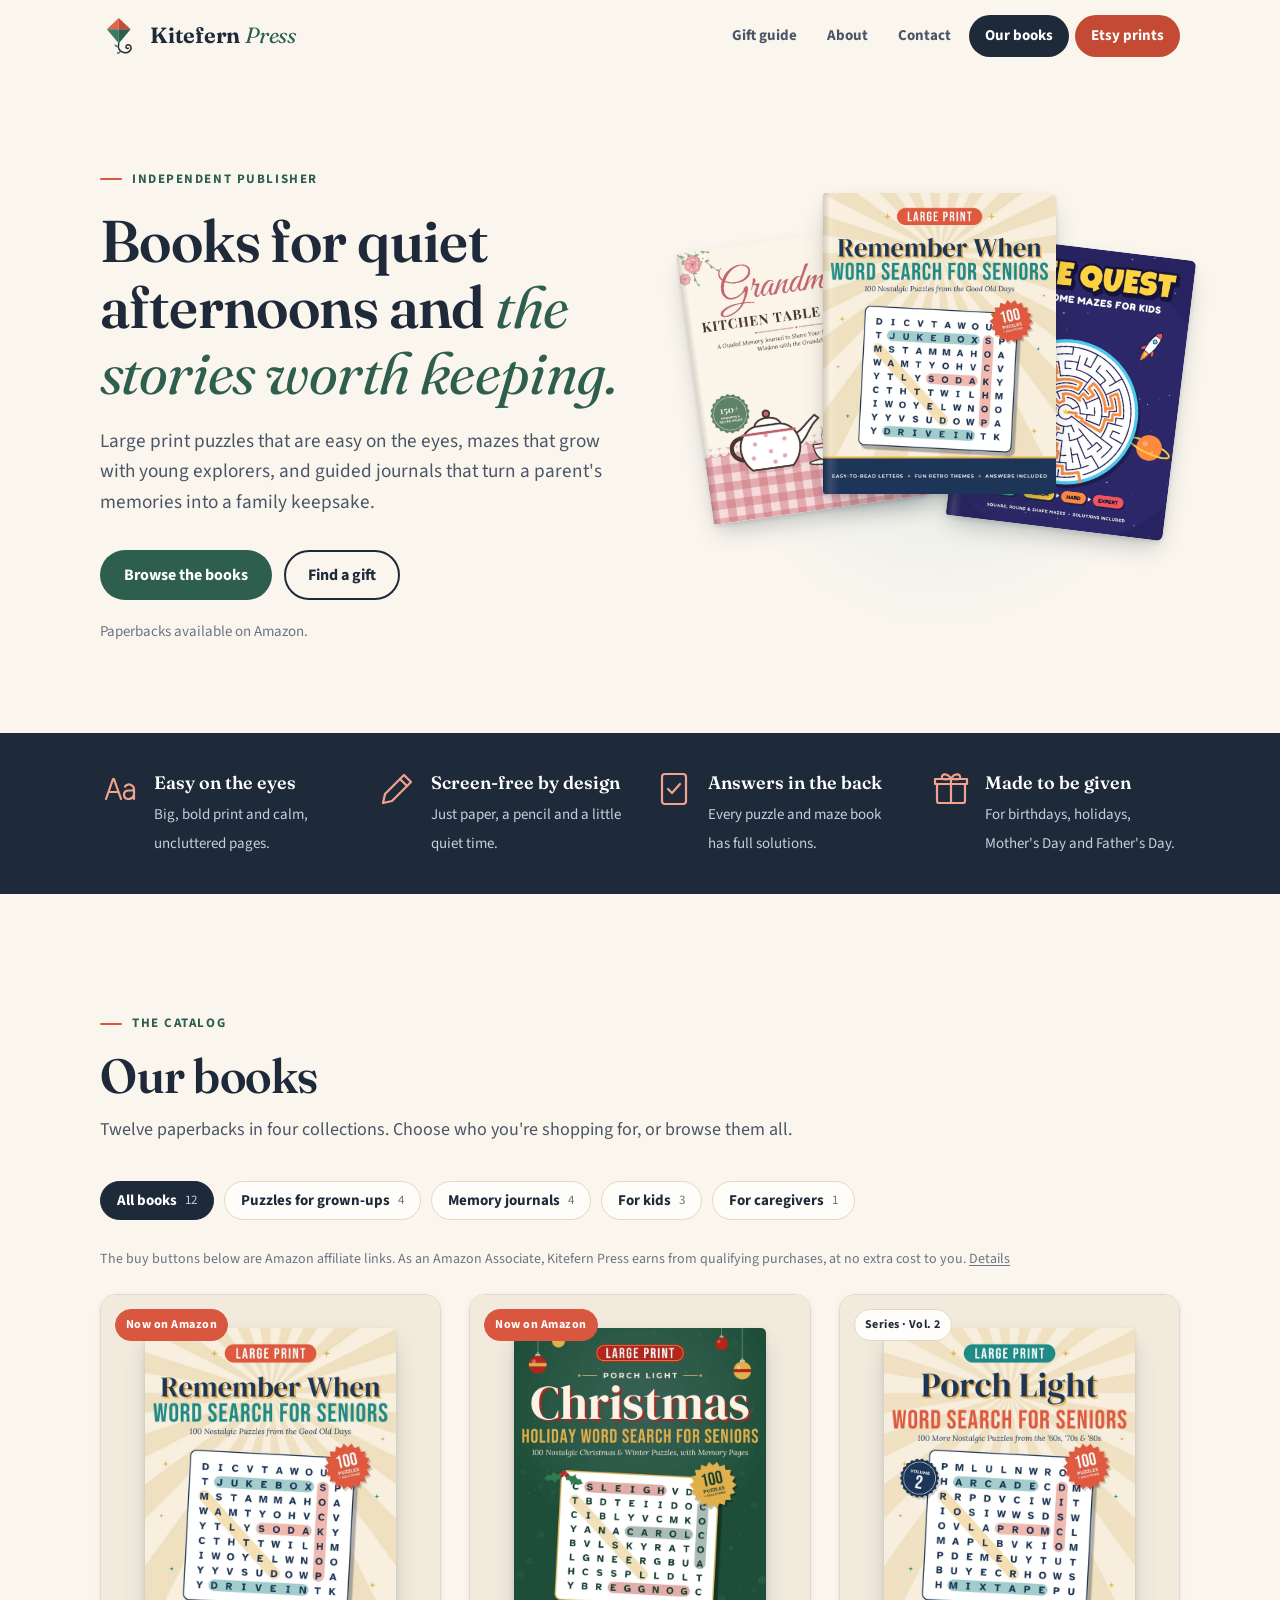
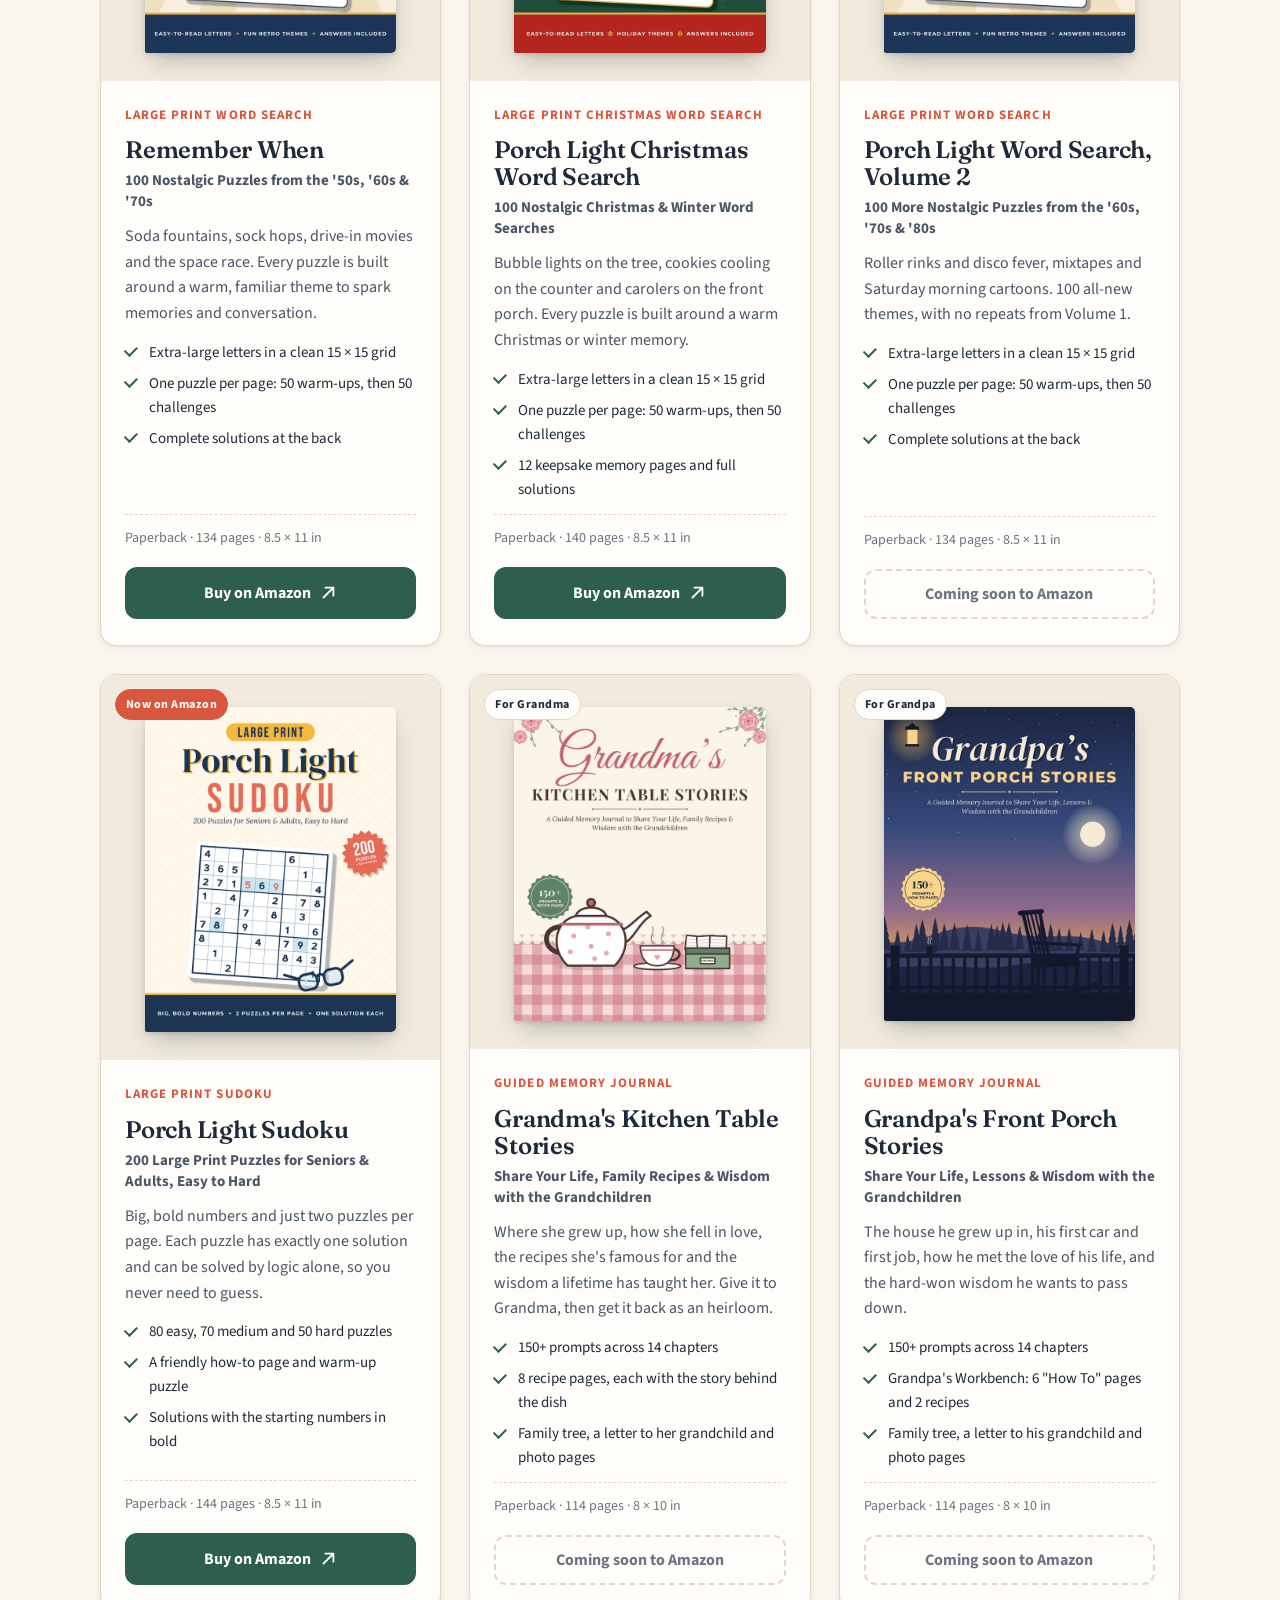
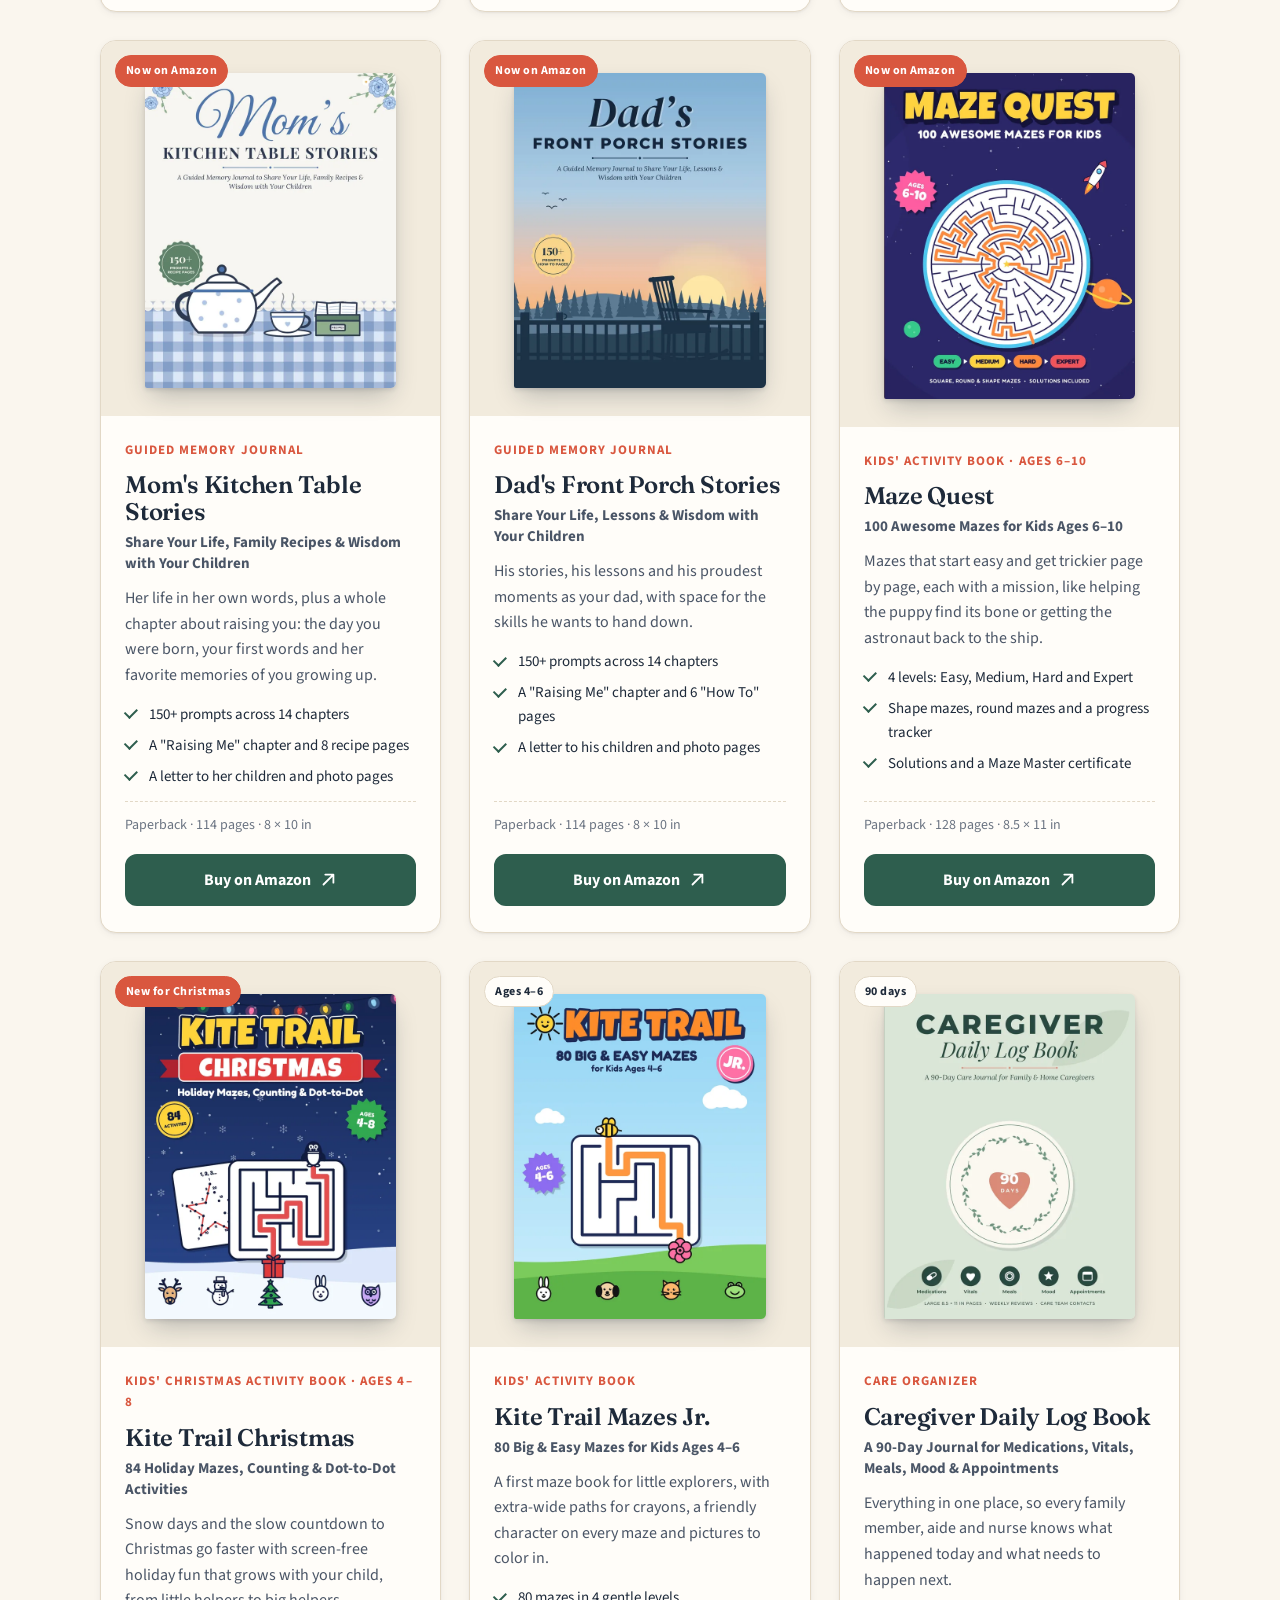
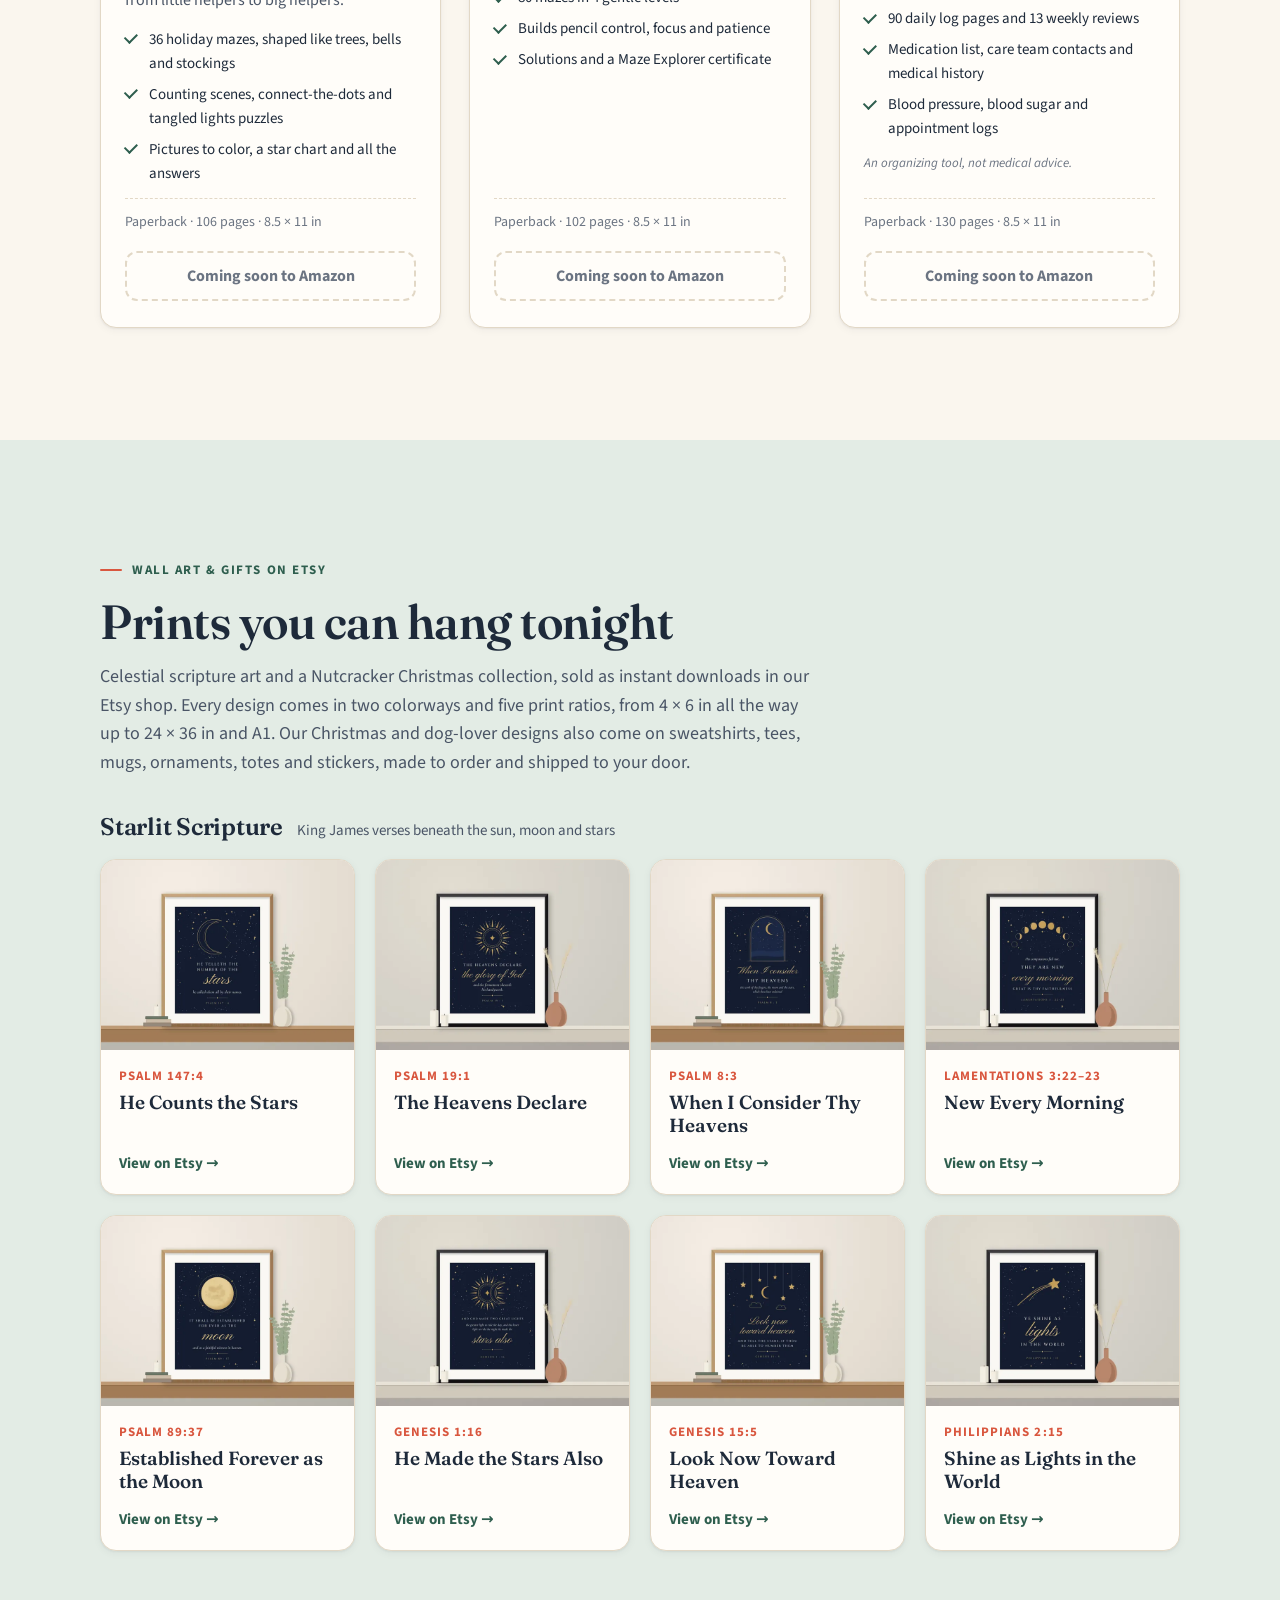
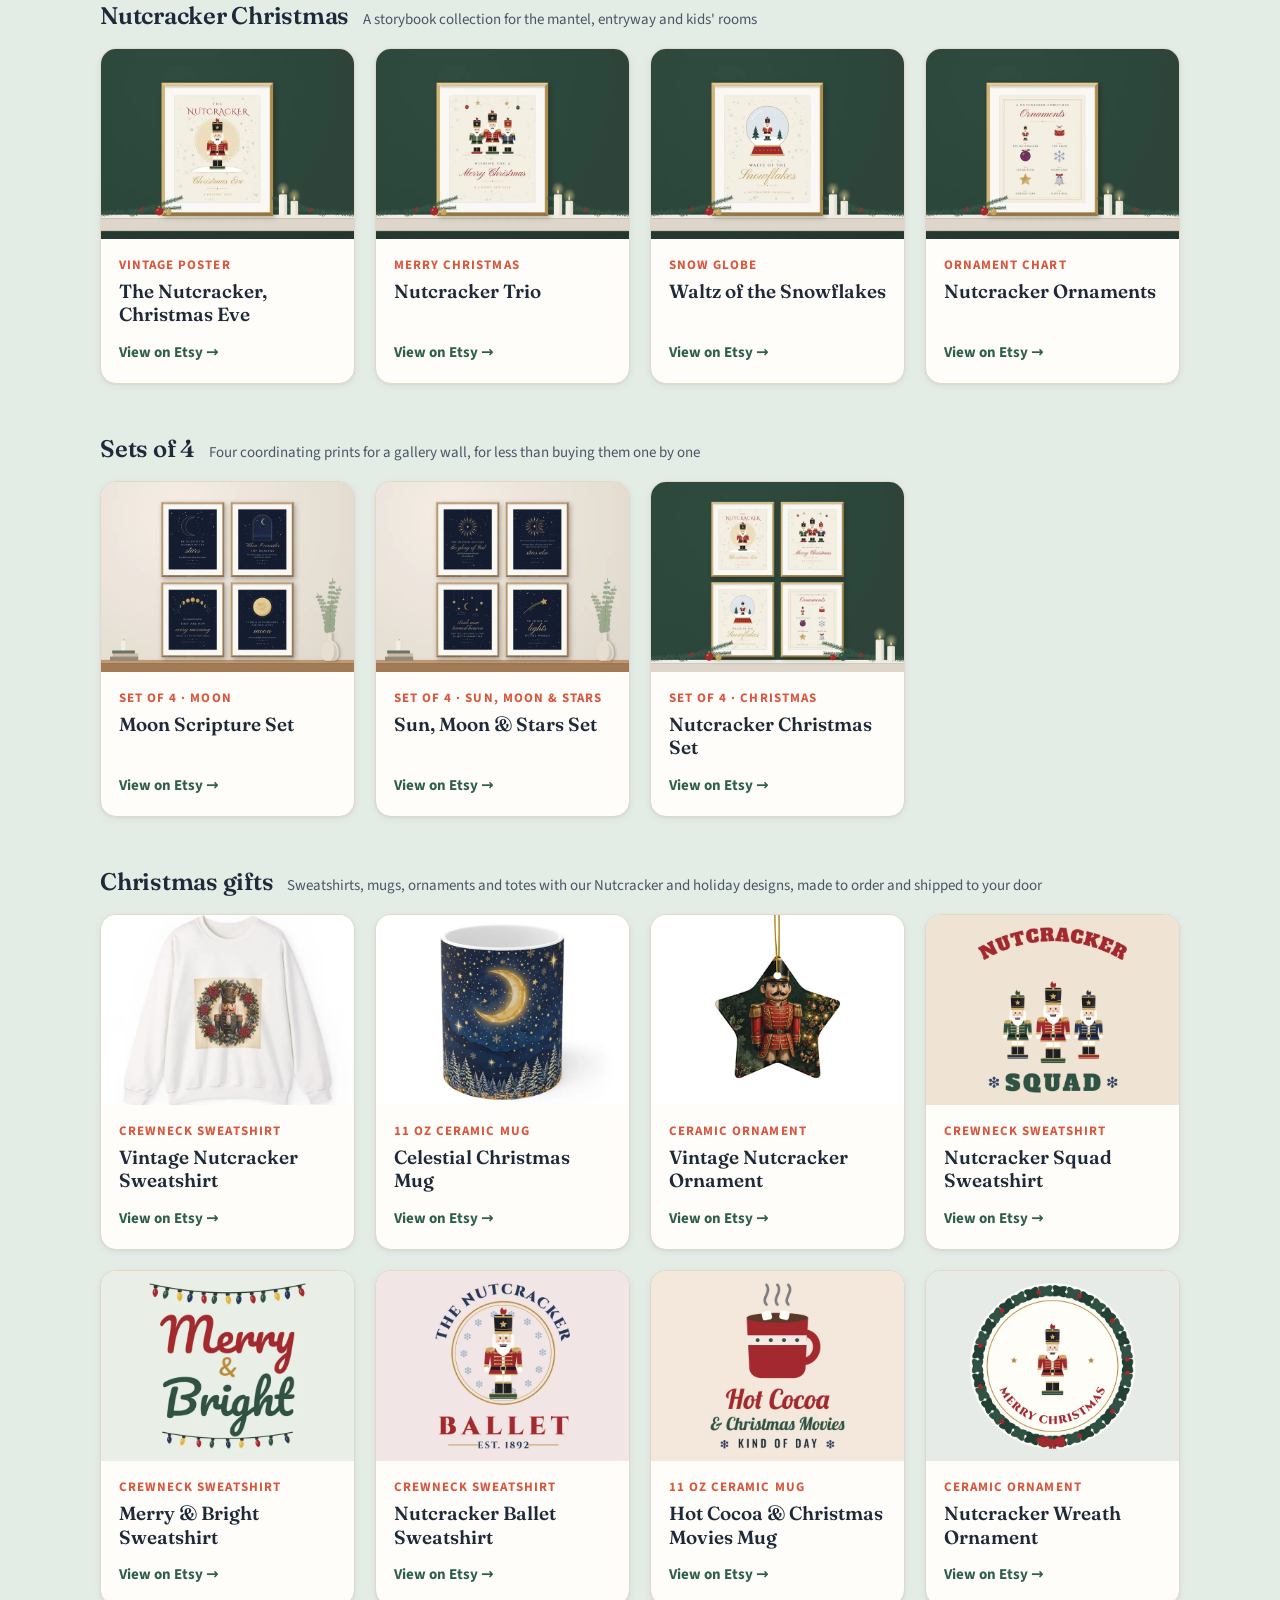
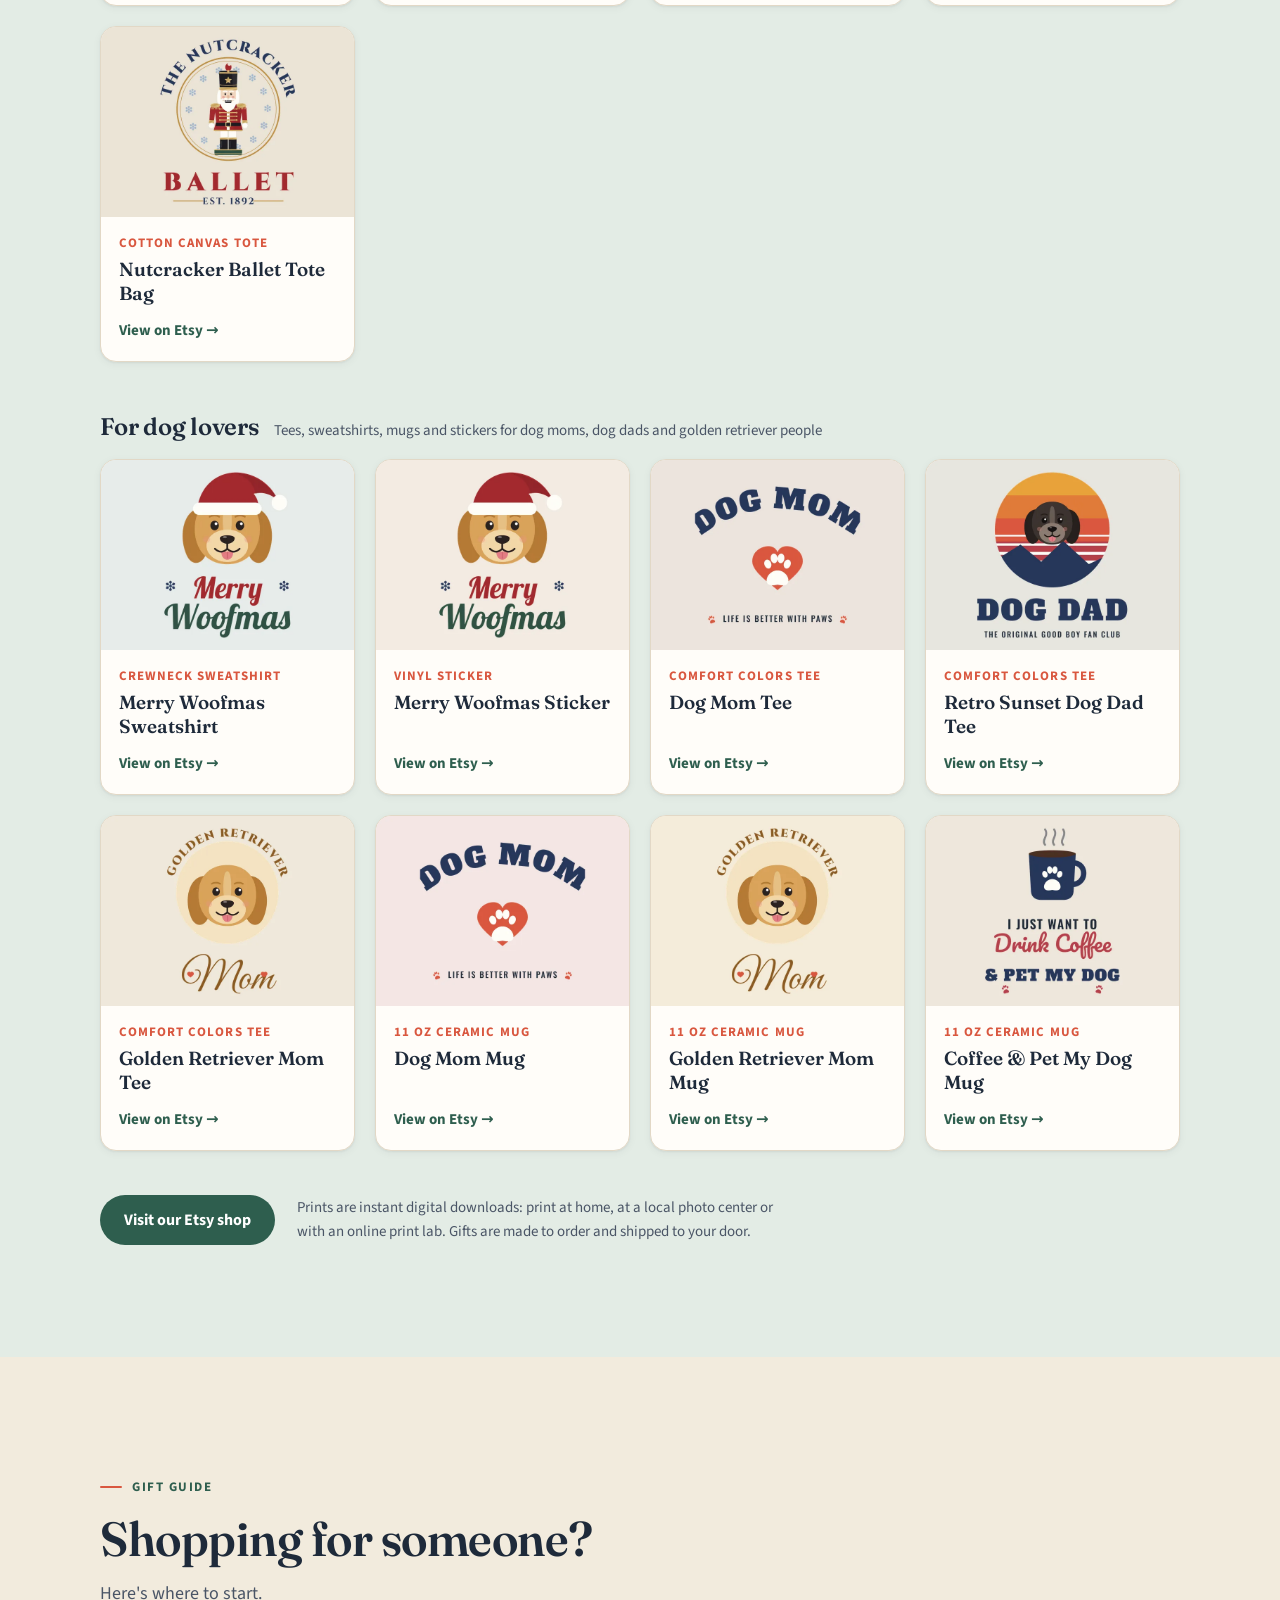
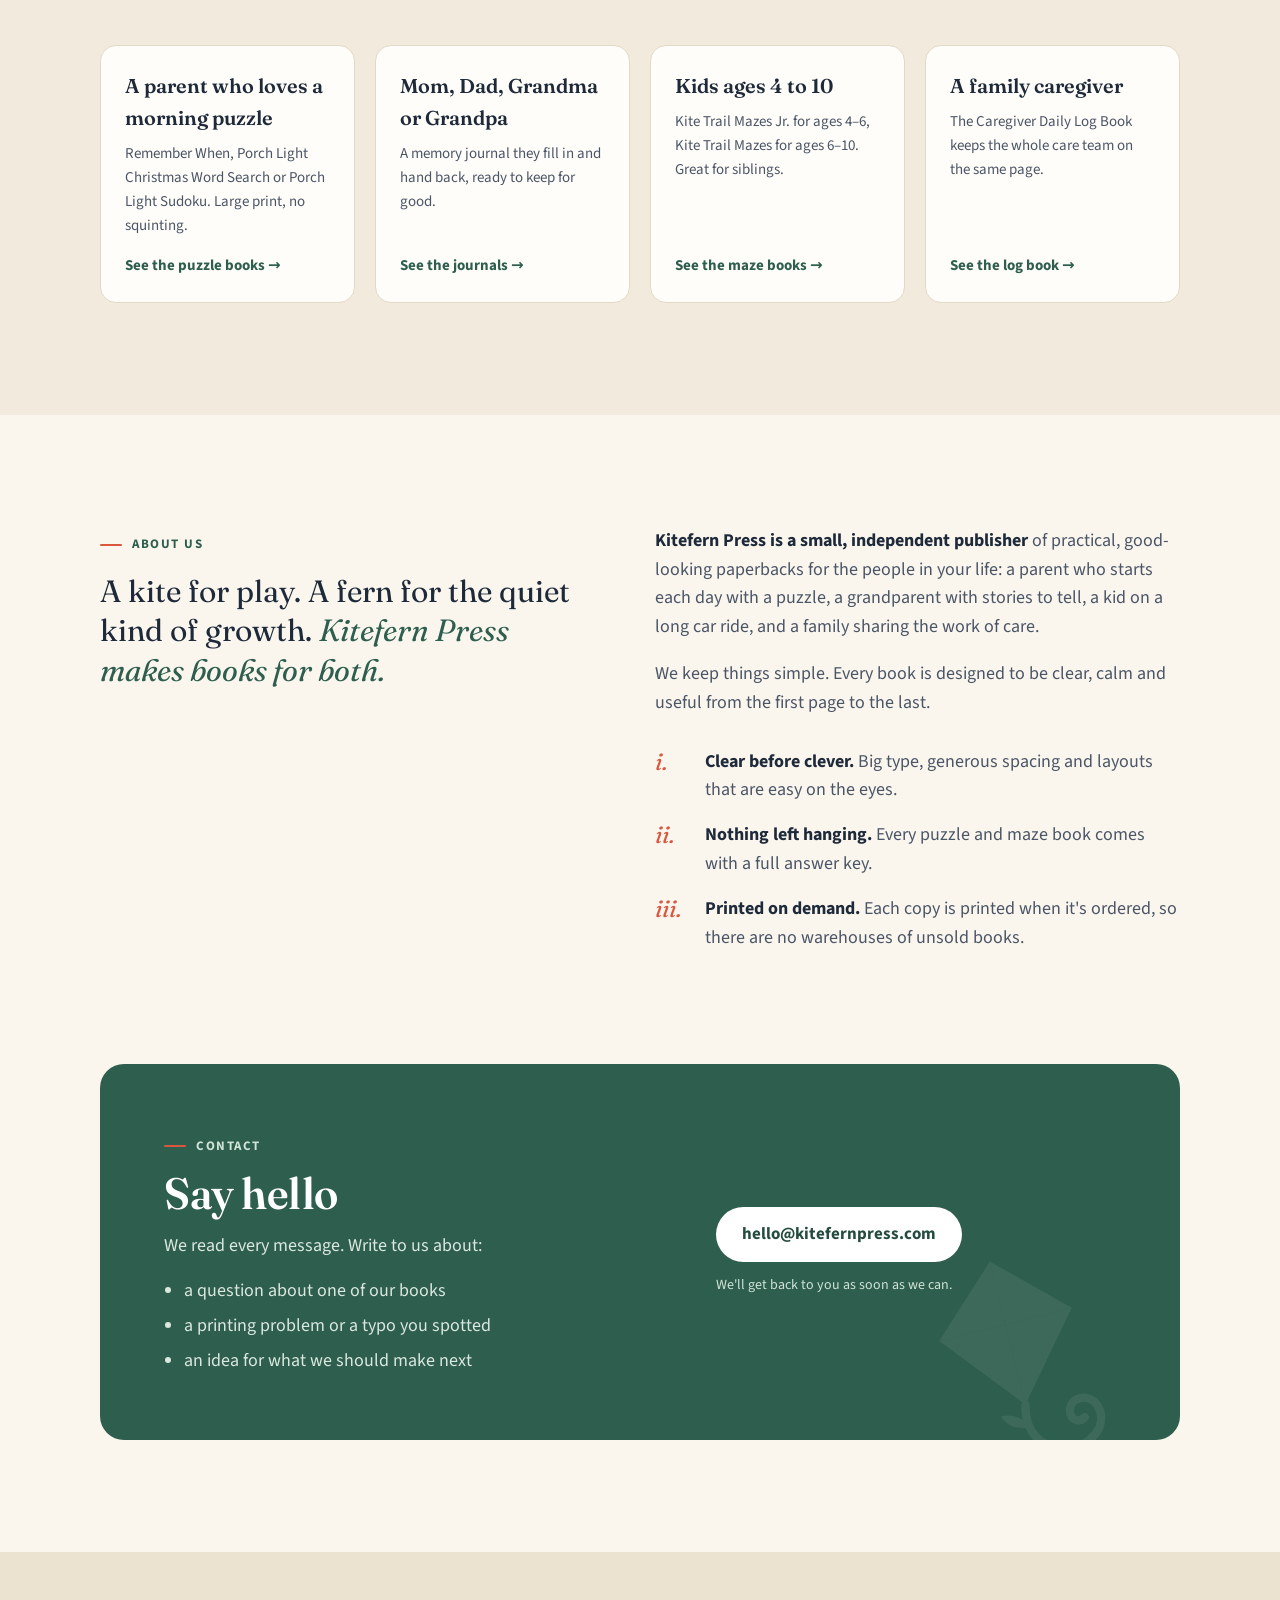
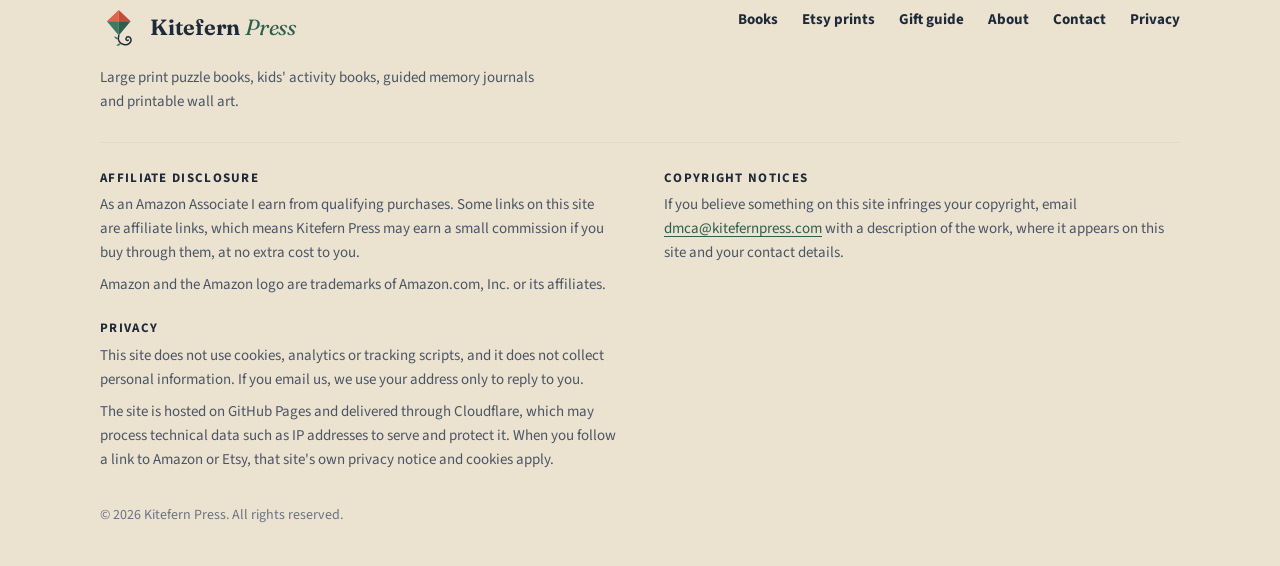
==== commit d8335865: "Add Amazon links for Mom's Kitchen Table Stories and Dad's Front Porch Stories Co-Authored-By: Claud" ====
--- a/index.html
+++ b/index.html
@@ -287,7 +287,7 @@
           <!-- ===== 6. Mom's Kitchen Table Stories ===== -->
           <article class="book" id="moms-kitchen-table-stories" data-collection="journals">
             <div class="book-cover">
-              <span class="badge">For Mom</span>
+              <span class="badge new">Now on Amazon</span>
               <img src="assets/img/covers/moms-kitchen-table-stories.webp" alt="Cover of Mom's Kitchen Table Stories: A Guided Memory Journal" width="640" height="800" loading="lazy" decoding="async">
             </div>
             <div class="book-body">
@@ -300,7 +300,7 @@
                 <li>A letter to her children and photo pages</li>
               </ul>
               <p class="book-meta">Paperback · 114 pages · 8 × 10 in</p>
-              <a class="buy" href="" target="_blank" rel="sponsored noopener">
+              <a class="buy" href="https://www.amazon.com/dp/B0HMVGN3T9?tag=kitefernpress-20" target="_blank" rel="sponsored noopener">
                 <span class="when-live">Buy on Amazon</span><svg viewBox="0 0 20 20" fill="none" stroke="currentColor" stroke-width="2" stroke-linecap="round" stroke-linejoin="round" aria-hidden="true"><path d="M7 4h9v9M16 4 5 15"/></svg>
                 <span class="when-soon">Coming soon to Amazon</span>
               </a>
@@ -310,7 +310,7 @@
           <!-- ===== 7. Dad's Front Porch Stories ===== -->
           <article class="book" id="dads-front-porch-stories" data-collection="journals">
             <div class="book-cover">
-              <span class="badge">For Dad</span>
+              <span class="badge new">Now on Amazon</span>
               <img src="assets/img/covers/dads-front-porch-stories.webp" alt="Cover of Dad's Front Porch Stories: A Guided Memory Journal" width="640" height="800" loading="lazy" decoding="async">
             </div>
             <div class="book-body">
@@ -323,7 +323,7 @@
                 <li>A letter to his children and photo pages</li>
               </ul>
               <p class="book-meta">Paperback · 114 pages · 8 × 10 in</p>
-              <a class="buy" href="" target="_blank" rel="sponsored noopener">
+              <a class="buy" href="https://www.amazon.com/dp/B0HMVP7ZRR?tag=kitefernpress-20" target="_blank" rel="sponsored noopener">
                 <span class="when-live">Buy on Amazon</span><svg viewBox="0 0 20 20" fill="none" stroke="currentColor" stroke-width="2" stroke-linecap="round" stroke-linejoin="round" aria-hidden="true"><path d="M7 4h9v9M16 4 5 15"/></svg>
                 <span class="when-soon">Coming soon to Amazon</span>
               </a>
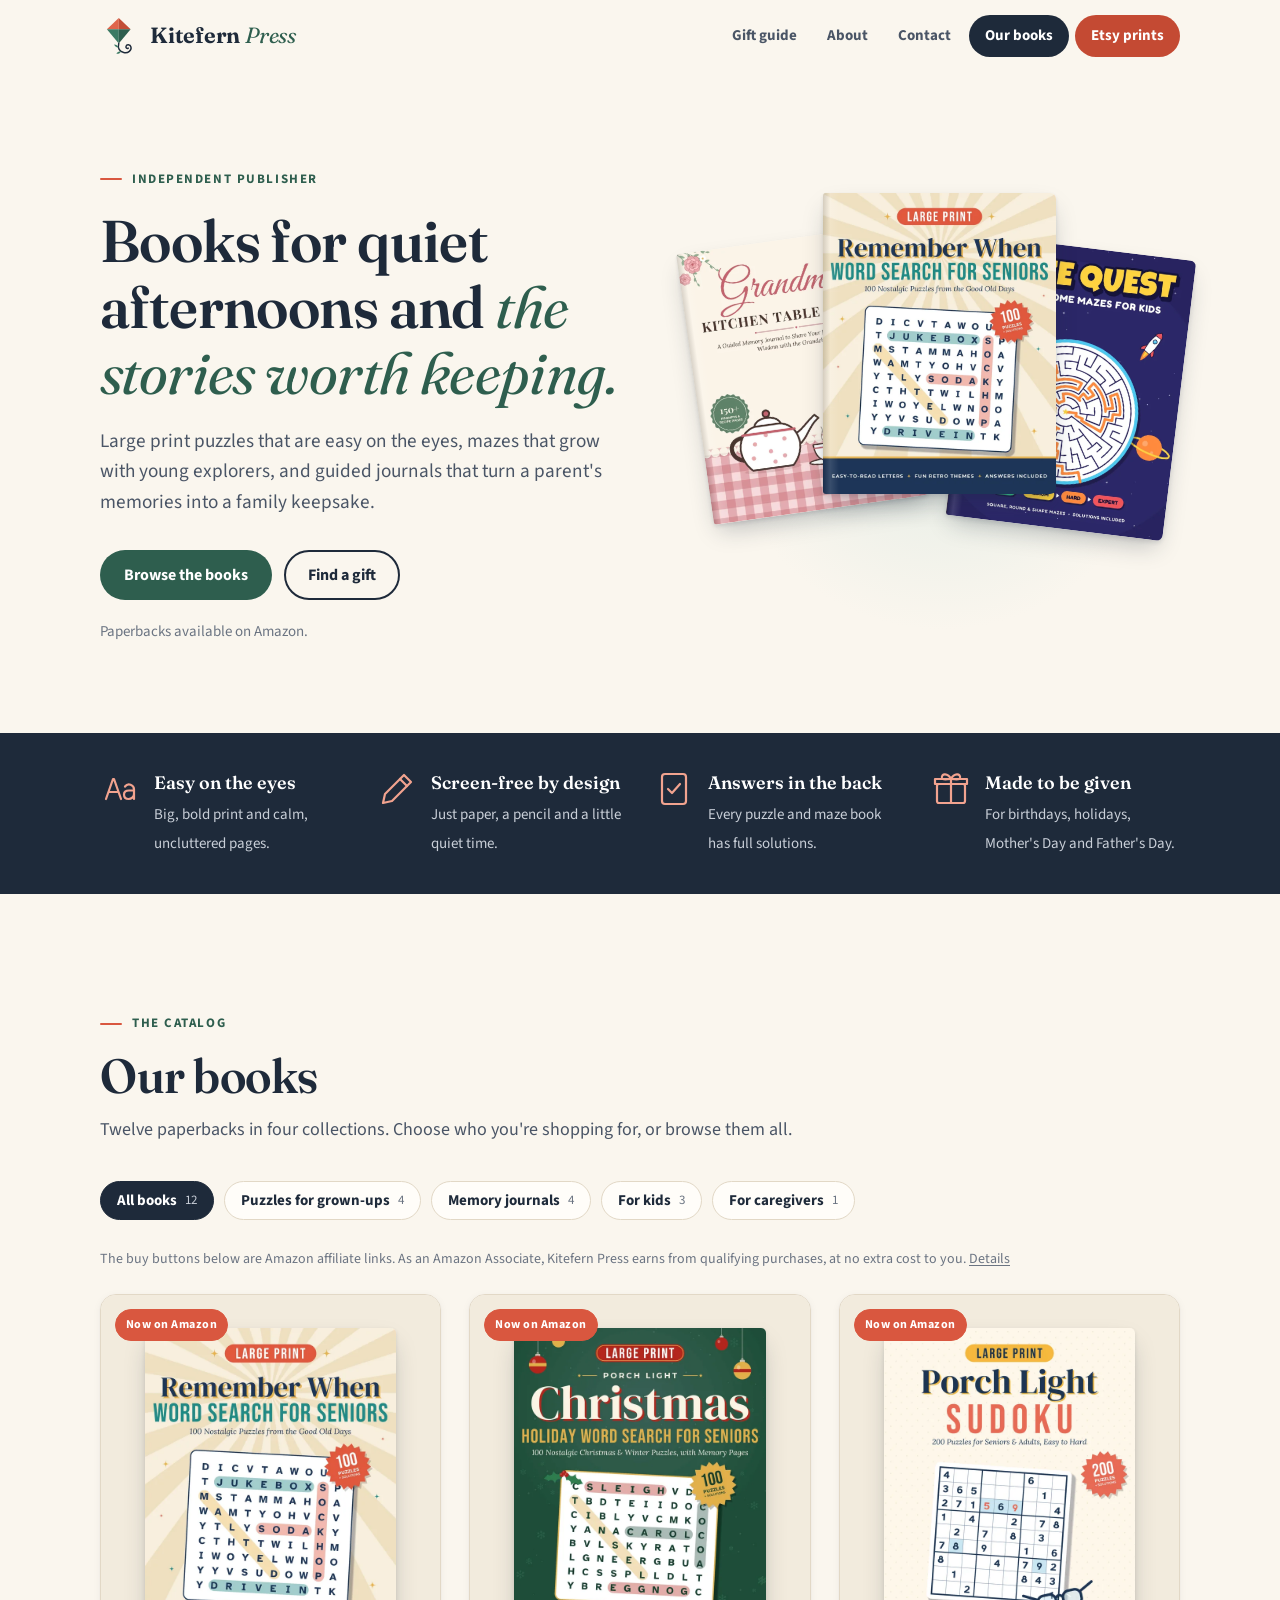
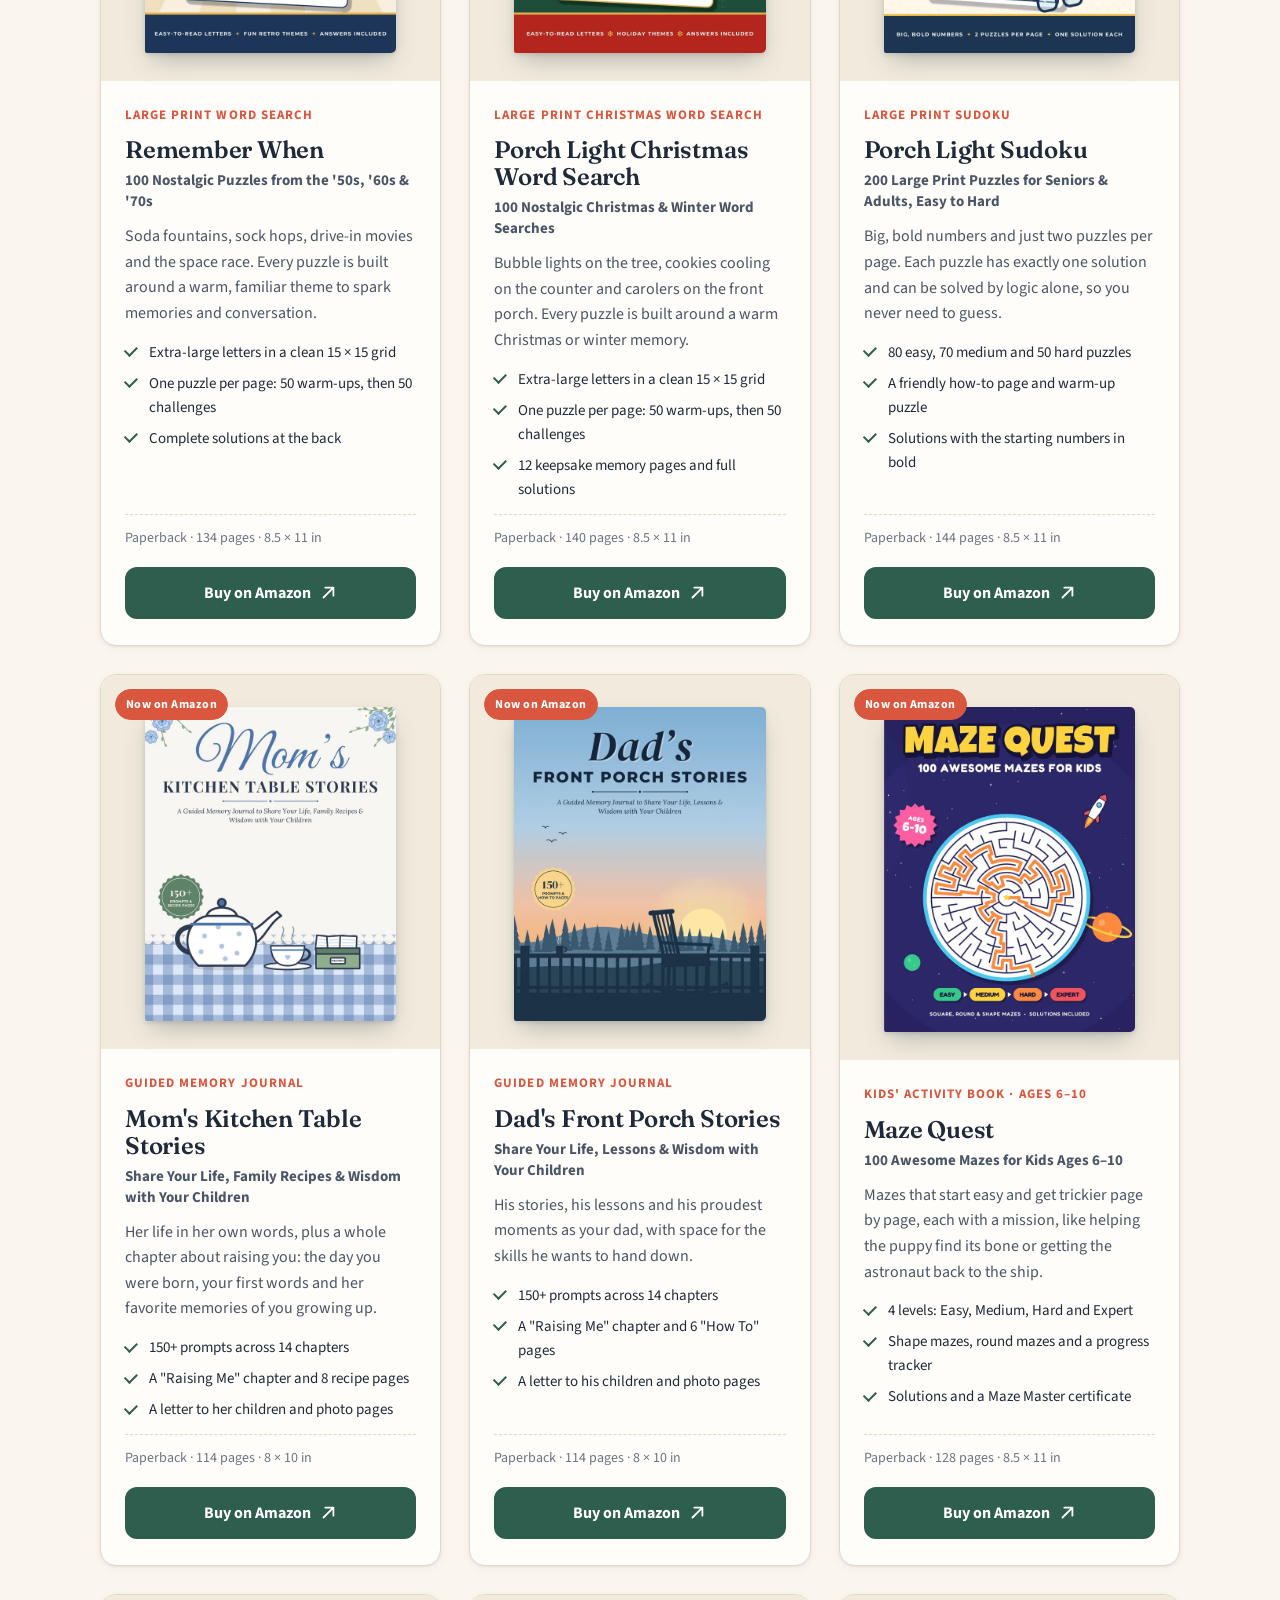
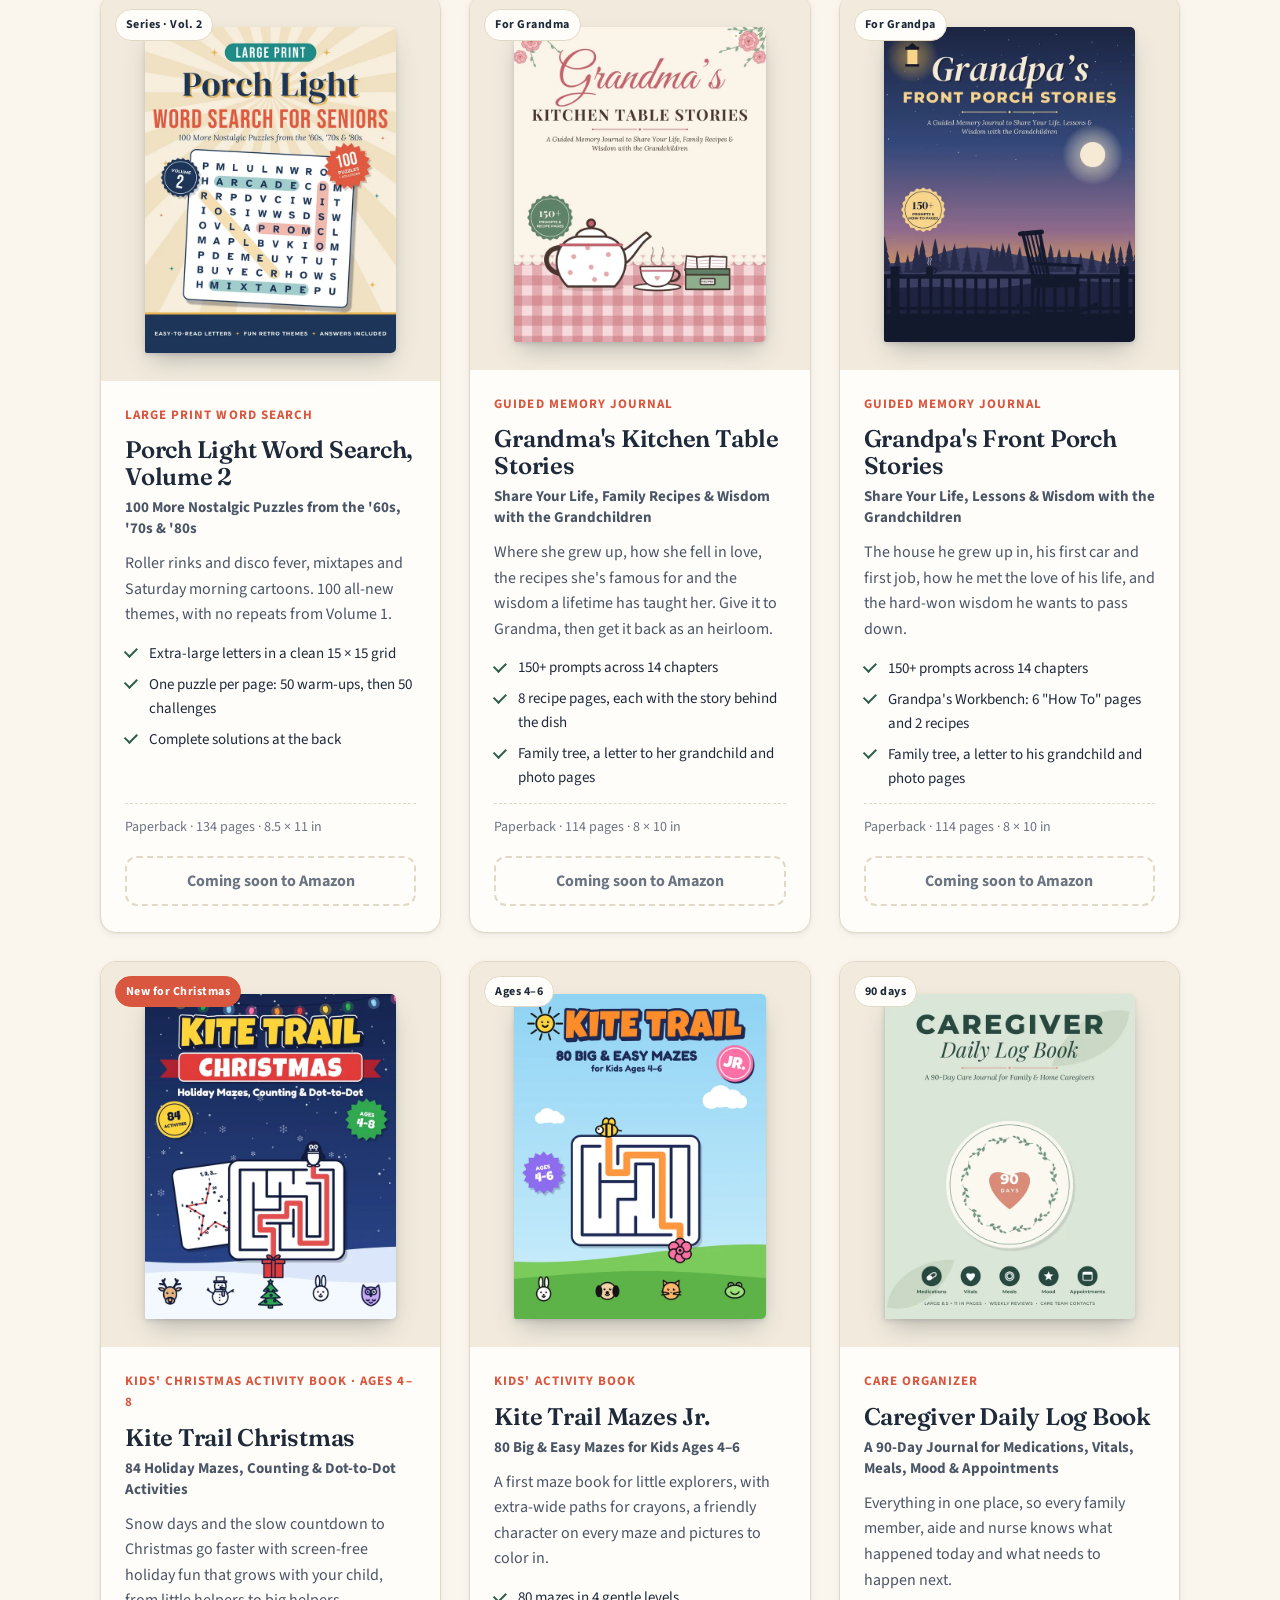
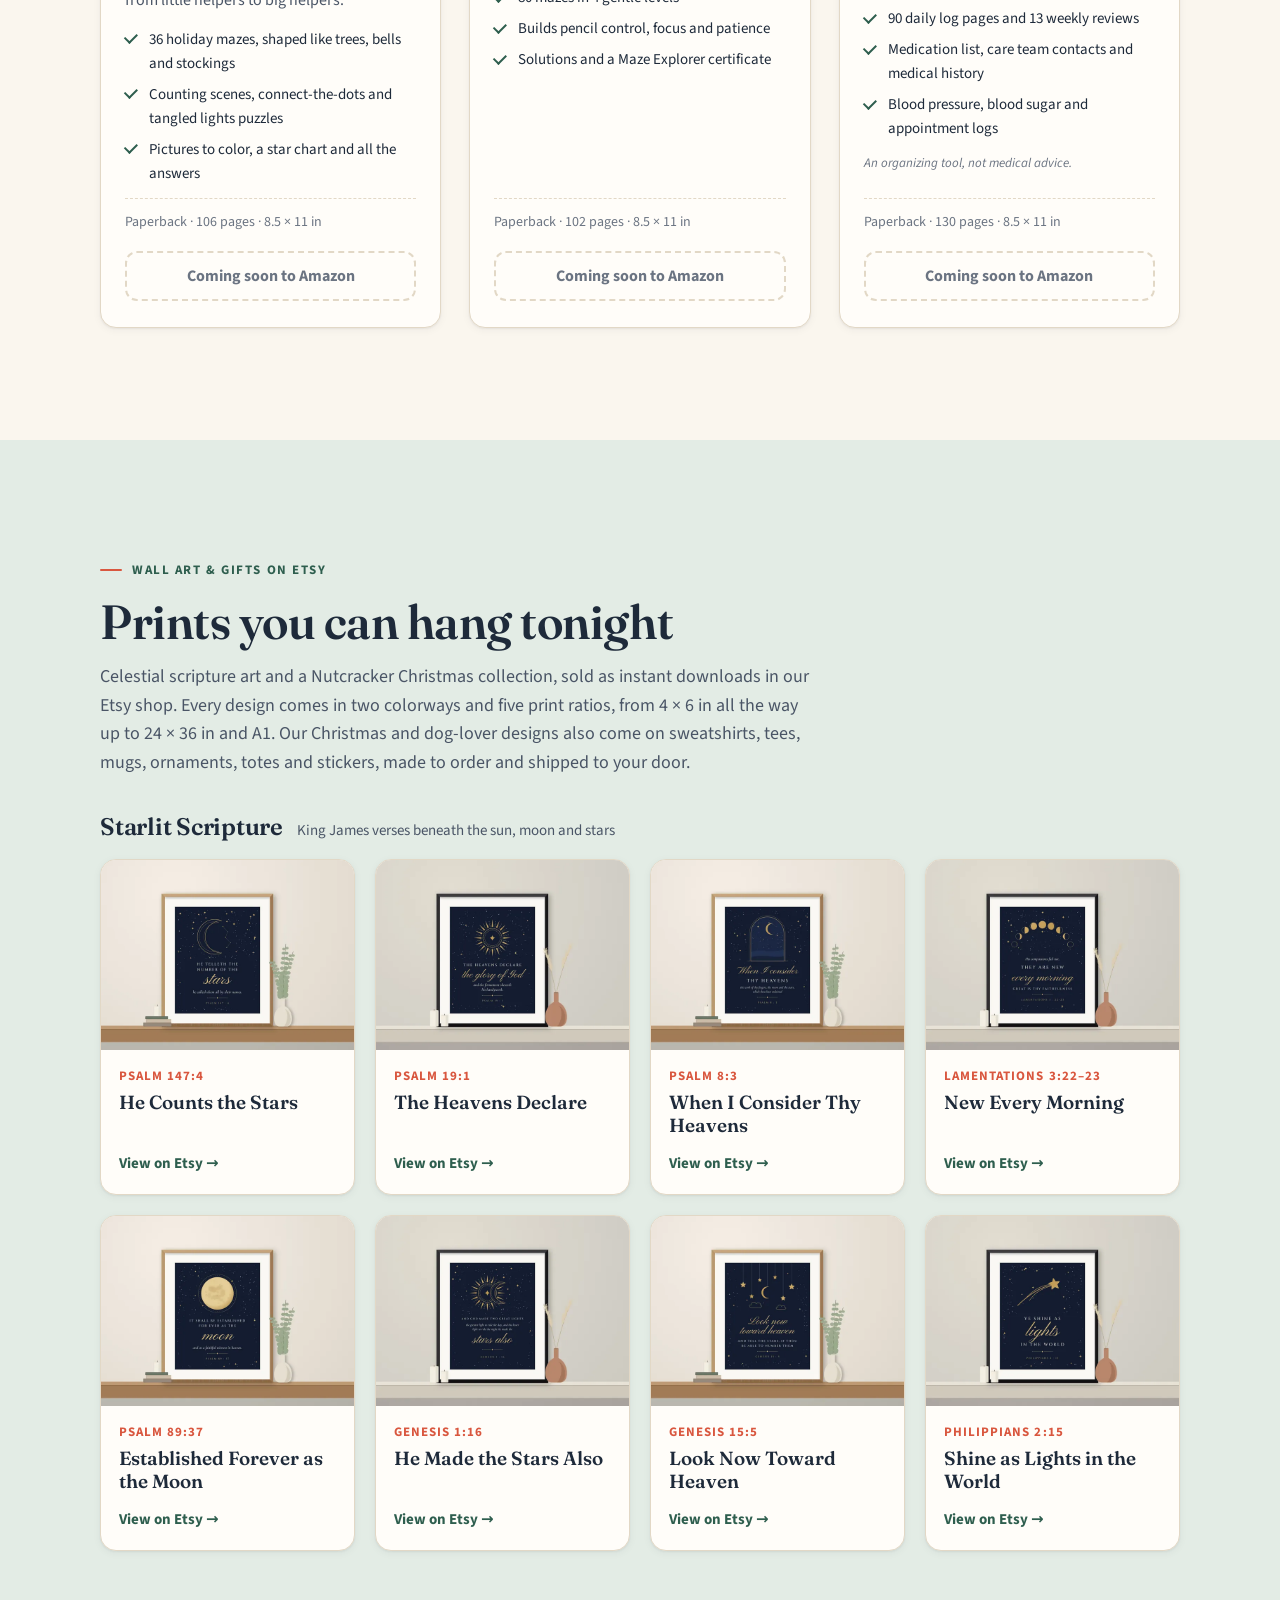
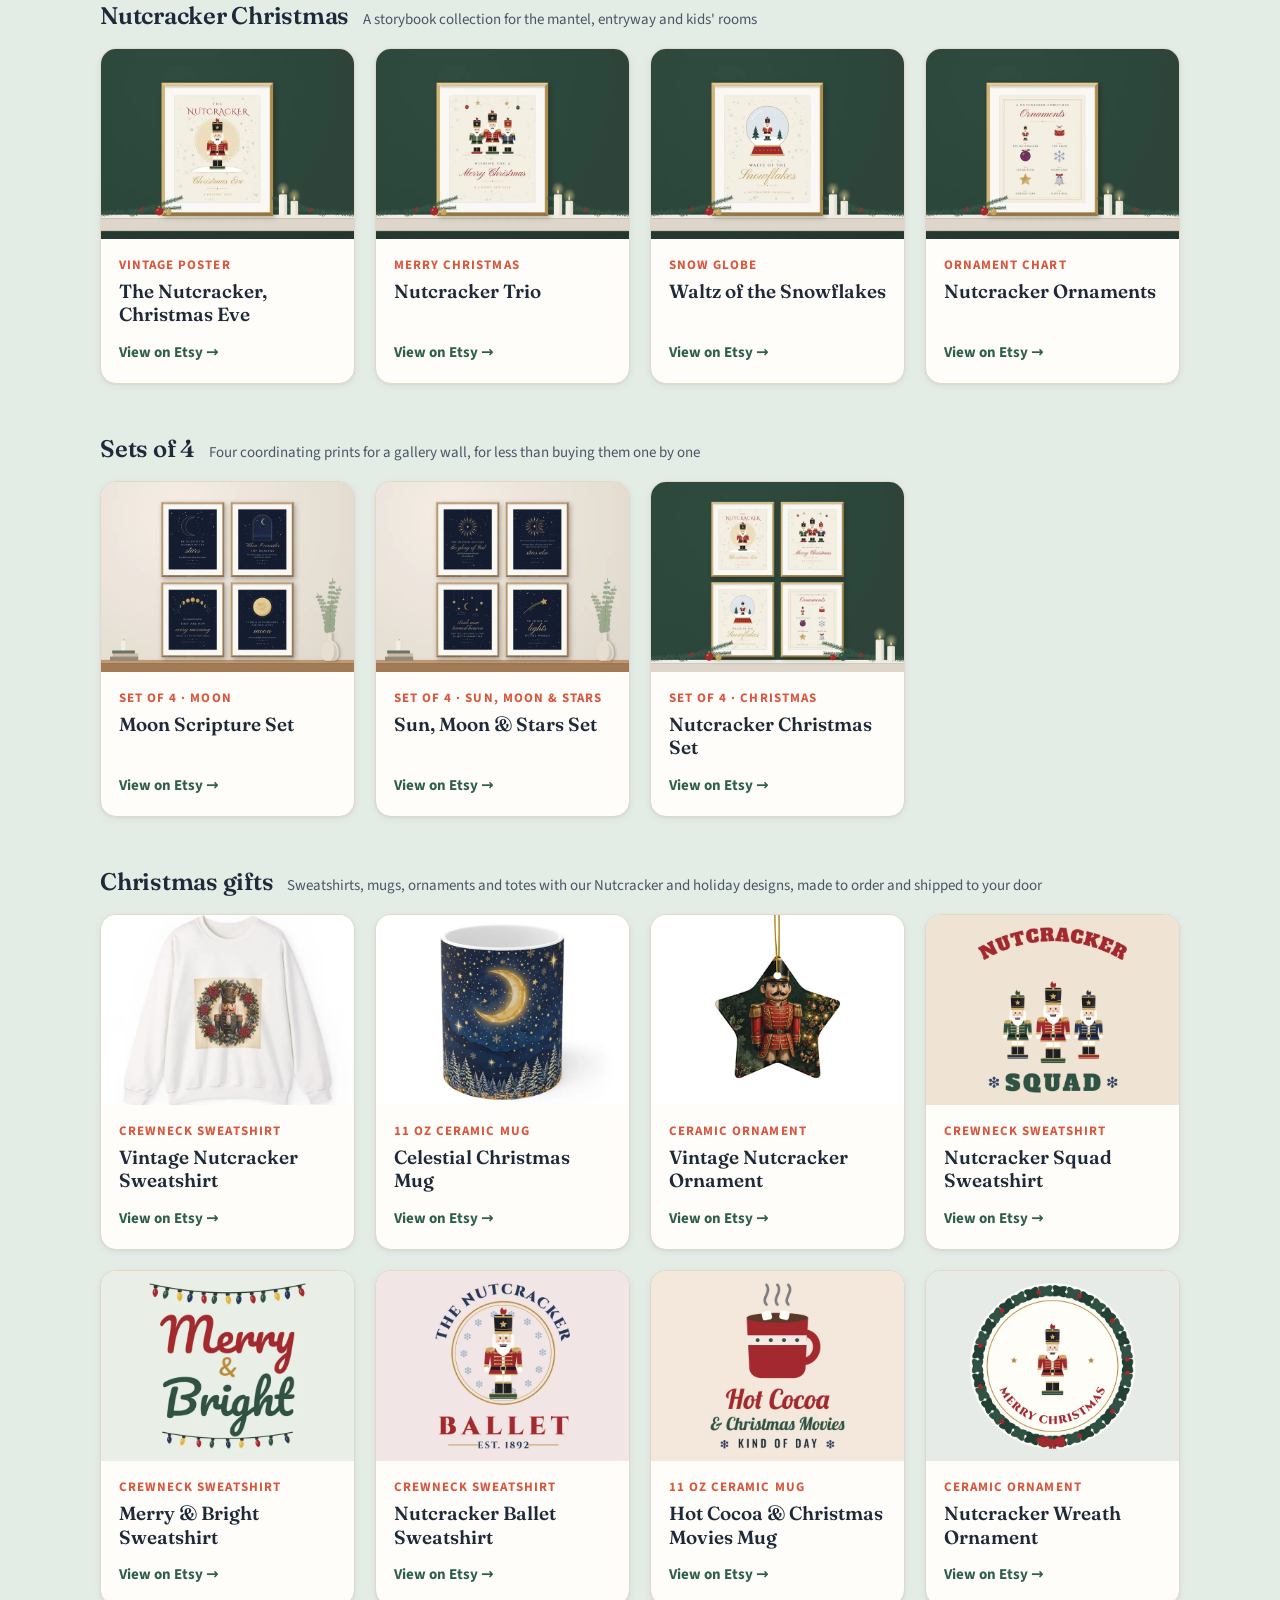
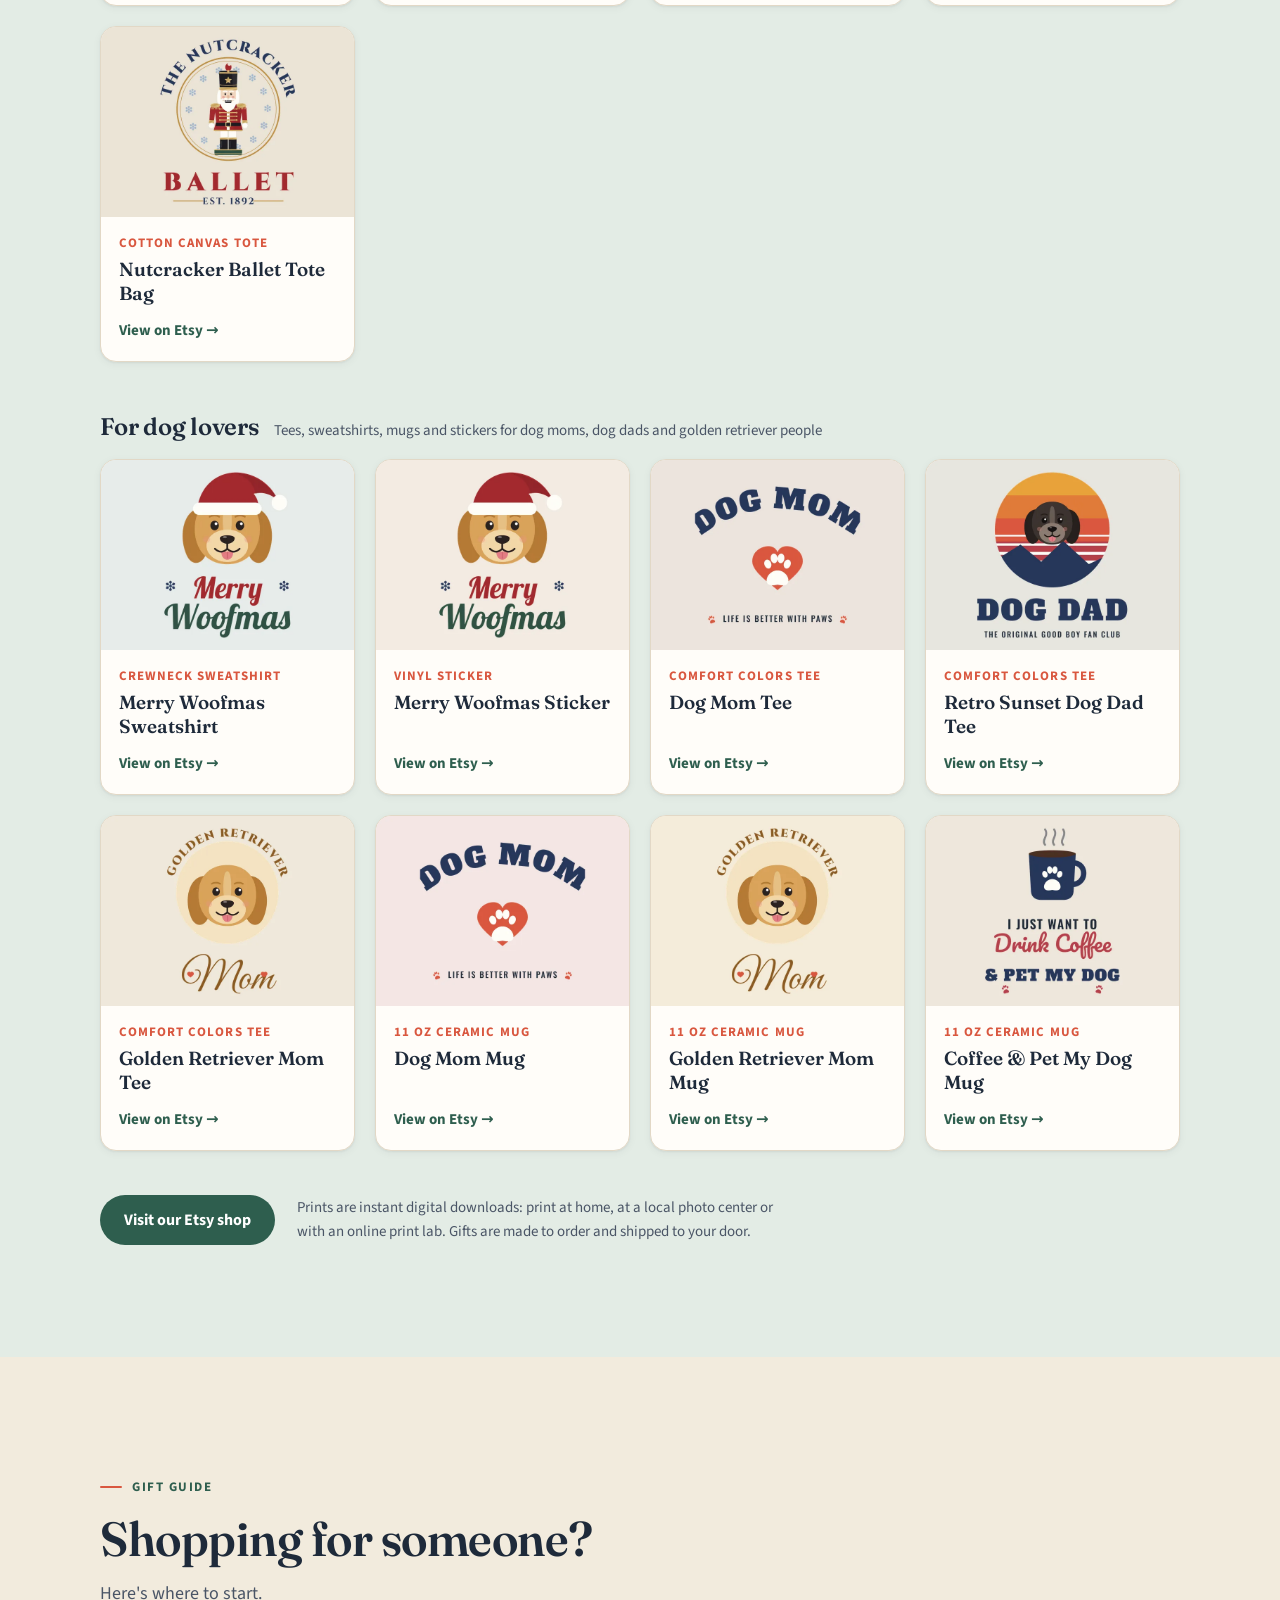
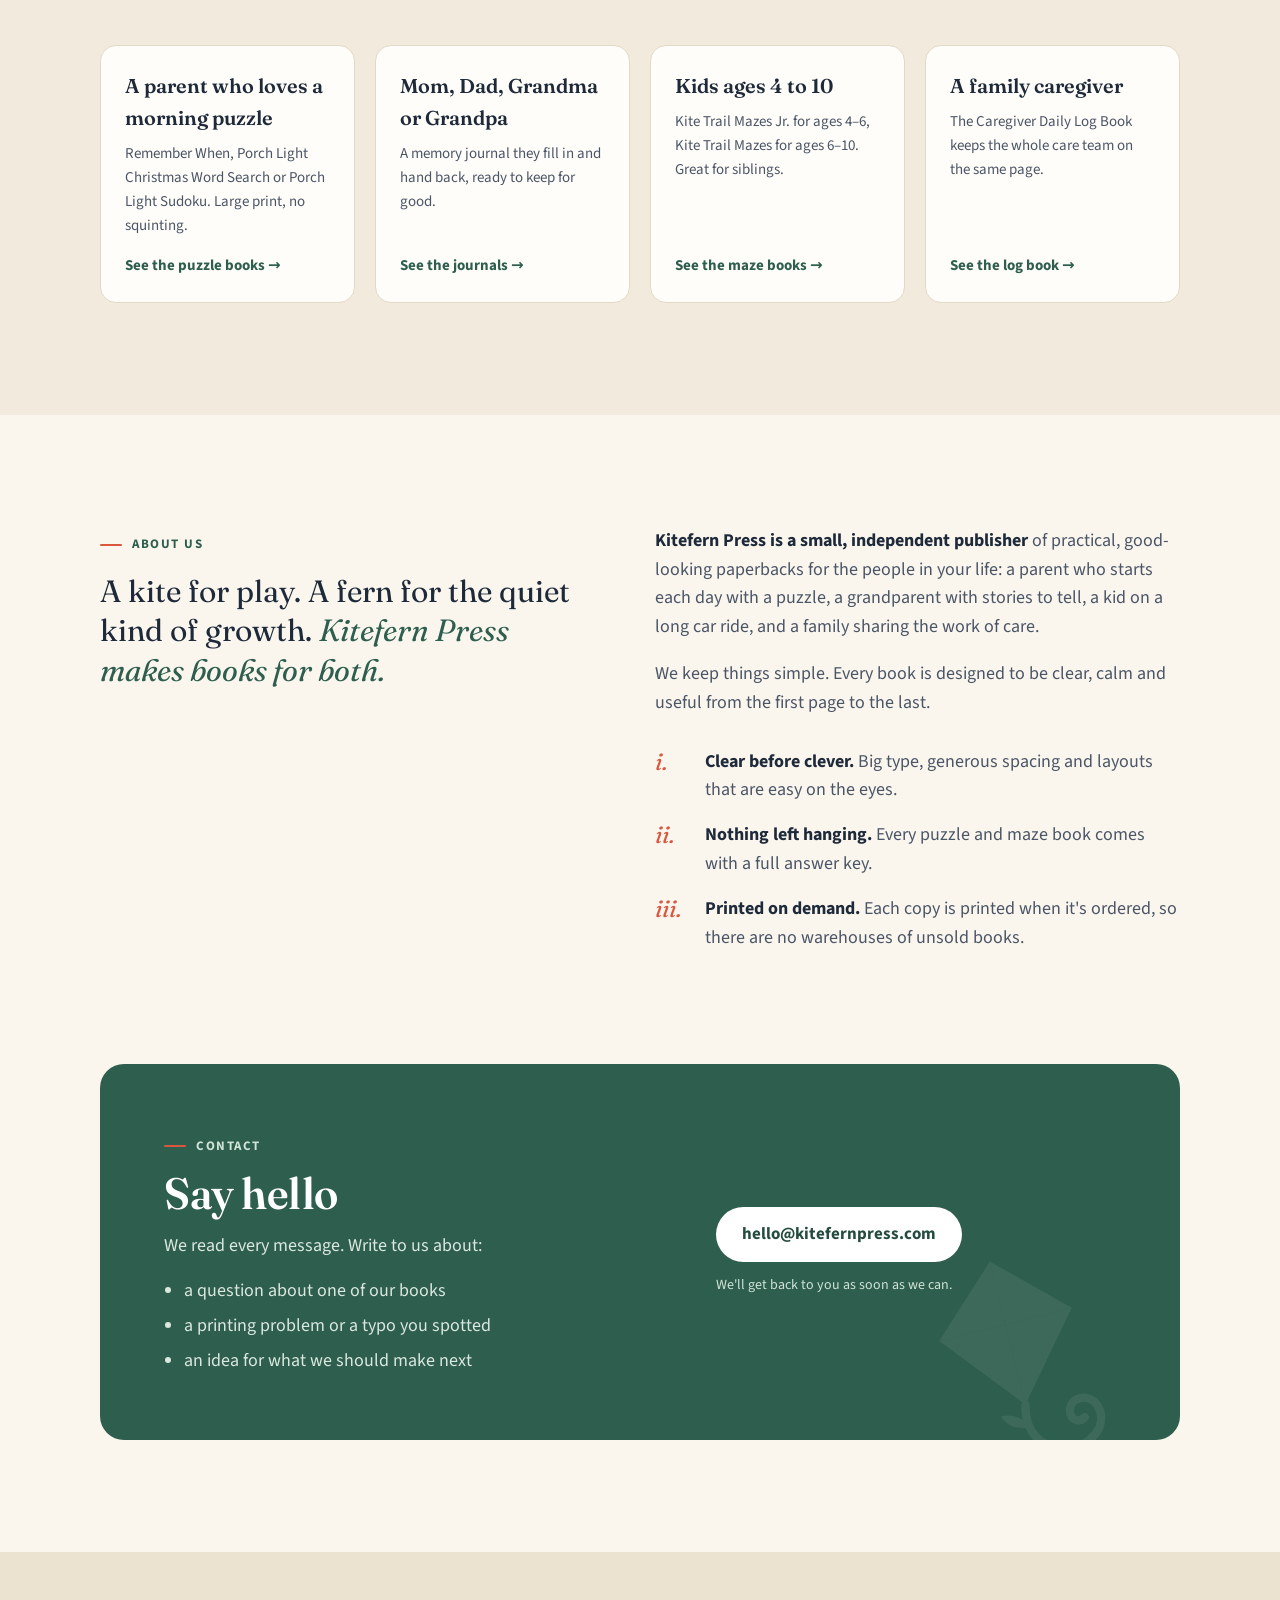
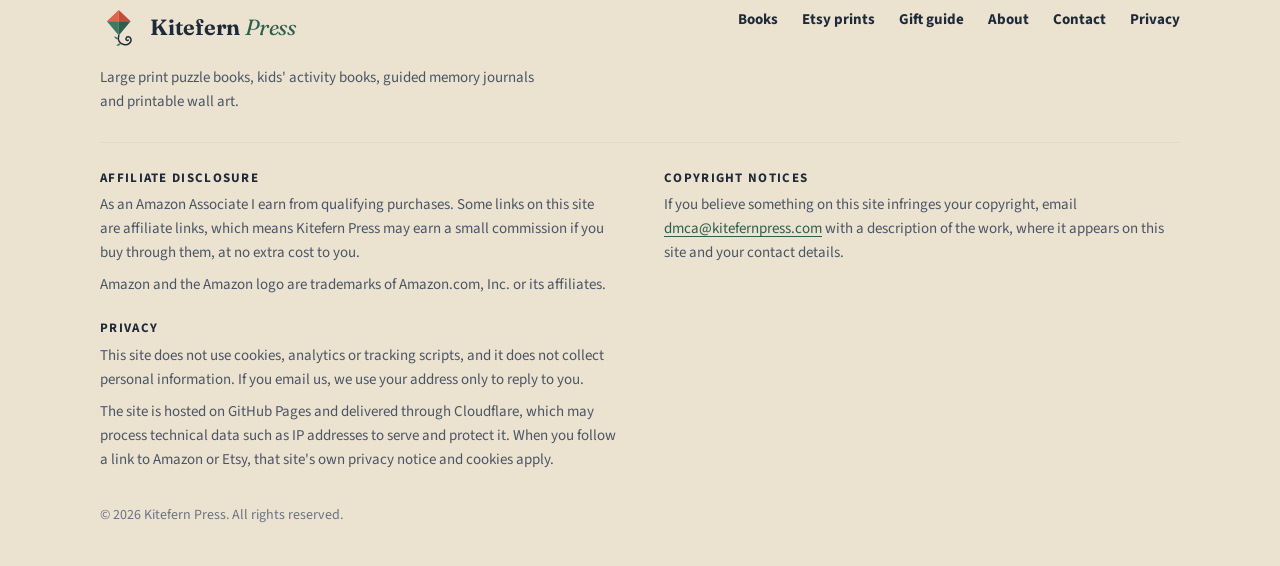
==== commit 478e86b0: "Show books available on Amazon first, coming-soon books after Reorders the cards and adds a small sc" ====
--- a/index.html
+++ b/index.html
@@ -142,7 +142,8 @@
           HOW TO ADD YOUR AMAZON LINKS
           Each book has one line like:  <a class="buy" href="" ...>
           Paste the Amazon link between the quotes, e.g. href="https://amzn.to/abc123"
-          The button switches from "Coming soon" to "Buy on Amazon" by itself.
+          The button switches from "Coming soon" to "Buy on Amazon" by itself,
+          and the book moves up with the other available books automatically.
         -->
         <div class="book-grid">
 
@@ -192,6 +193,98 @@
             </div>
           </article>
 
+          <!-- ===== 3. Porch Light Sudoku (live on Amazon Oct 4, 2026) ===== -->
+          <article class="book" id="porch-light-sudoku" data-collection="puzzles">
+            <div class="book-cover">
+              <span class="badge new">Now on Amazon</span>
+              <img src="assets/img/covers/porch-light-sudoku.webp" alt="Cover of Porch Light Sudoku: 200 Large Print Puzzles" width="640" height="828" loading="lazy" decoding="async">
+            </div>
+            <div class="book-body">
+              <span class="book-kicker">Large print sudoku</span>
+              <h3>Porch Light Sudoku <small>200 Large Print Puzzles for Seniors &amp; Adults, Easy to Hard</small></h3>
+              <p class="book-desc">Big, bold numbers and just two puzzles per page. Each puzzle has exactly one solution and can be solved by logic alone, so you never need to guess.</p>
+              <ul class="book-points">
+                <li>80 easy, 70 medium and 50 hard puzzles</li>
+                <li>A friendly how-to page and warm-up puzzle</li>
+                <li>Solutions with the starting numbers in bold</li>
+              </ul>
+              <p class="book-meta">Paperback · 144 pages · 8.5 × 11 in</p>
+              <a class="buy" href="https://link.amazon/B0bA0OiRG" target="_blank" rel="sponsored noopener">
+                <span class="when-live">Buy on Amazon</span><svg viewBox="0 0 20 20" fill="none" stroke="currentColor" stroke-width="2" stroke-linecap="round" stroke-linejoin="round" aria-hidden="true"><path d="M7 4h9v9M16 4 5 15"/></svg>
+                <span class="when-soon">Coming soon to Amazon</span>
+              </a>
+            </div>
+          </article>
+
+          <!-- ===== 6. Mom's Kitchen Table Stories ===== -->
+          <article class="book" id="moms-kitchen-table-stories" data-collection="journals">
+            <div class="book-cover">
+              <span class="badge new">Now on Amazon</span>
+              <img src="assets/img/covers/moms-kitchen-table-stories.webp" alt="Cover of Mom's Kitchen Table Stories: A Guided Memory Journal" width="640" height="800" loading="lazy" decoding="async">
+            </div>
+            <div class="book-body">
+              <span class="book-kicker">Guided memory journal</span>
+              <h3>Mom's Kitchen Table Stories <small>Share Your Life, Family Recipes &amp; Wisdom with Your Children</small></h3>
+              <p class="book-desc">Her life in her own words, plus a whole chapter about raising you: the day you were born, your first words and her favorite memories of you growing up.</p>
+              <ul class="book-points">
+                <li>150+ prompts across 14 chapters</li>
+                <li>A "Raising Me" chapter and 8 recipe pages</li>
+                <li>A letter to her children and photo pages</li>
+              </ul>
+              <p class="book-meta">Paperback · 114 pages · 8 × 10 in</p>
+              <a class="buy" href="https://link.amazon/B0dHcaTMP" target="_blank" rel="sponsored noopener">
+                <span class="when-live">Buy on Amazon</span><svg viewBox="0 0 20 20" fill="none" stroke="currentColor" stroke-width="2" stroke-linecap="round" stroke-linejoin="round" aria-hidden="true"><path d="M7 4h9v9M16 4 5 15"/></svg>
+                <span class="when-soon">Coming soon to Amazon</span>
+              </a>
+            </div>
+          </article>
+
+          <!-- ===== 7. Dad's Front Porch Stories ===== -->
+          <article class="book" id="dads-front-porch-stories" data-collection="journals">
+            <div class="book-cover">
+              <span class="badge new">Now on Amazon</span>
+              <img src="assets/img/covers/dads-front-porch-stories.webp" alt="Cover of Dad's Front Porch Stories: A Guided Memory Journal" width="640" height="800" loading="lazy" decoding="async">
+            </div>
+            <div class="book-body">
+              <span class="book-kicker">Guided memory journal</span>
+              <h3>Dad's Front Porch Stories <small>Share Your Life, Lessons &amp; Wisdom with Your Children</small></h3>
+              <p class="book-desc">His stories, his lessons and his proudest moments as your dad, with space for the skills he wants to hand down.</p>
+              <ul class="book-points">
+                <li>150+ prompts across 14 chapters</li>
+                <li>A "Raising Me" chapter and 6 "How To" pages</li>
+                <li>A letter to his children and photo pages</li>
+              </ul>
+              <p class="book-meta">Paperback · 114 pages · 8 × 10 in</p>
+              <a class="buy" href="https://link.amazon/B0iQmwkG5" target="_blank" rel="sponsored noopener">
+                <span class="when-live">Buy on Amazon</span><svg viewBox="0 0 20 20" fill="none" stroke="currentColor" stroke-width="2" stroke-linecap="round" stroke-linejoin="round" aria-hidden="true"><path d="M7 4h9v9M16 4 5 15"/></svg>
+                <span class="when-soon">Coming soon to Amazon</span>
+              </a>
+            </div>
+          </article>
+
+          <!-- ===== 8. Maze Quest (live on Amazon; published under its original title, Kite Trail Mazes is the renamed edition) ===== -->
+          <article class="book" id="maze-quest" data-collection="kids">
+            <div class="book-cover">
+              <span class="badge new">Now on Amazon</span>
+              <img src="assets/img/covers/maze-quest.webp" alt="Cover of Maze Quest: 100 Awesome Mazes for Kids Ages 6-10" width="640" height="828" loading="lazy" decoding="async">
+            </div>
+            <div class="book-body">
+              <span class="book-kicker">Kids' activity book · Ages 6–10</span>
+              <h3>Maze Quest <small>100 Awesome Mazes for Kids Ages 6–10</small></h3>
+              <p class="book-desc">Mazes that start easy and get trickier page by page, each with a mission, like helping the puppy find its bone or getting the astronaut back to the ship.</p>
+              <ul class="book-points">
+                <li>4 levels: Easy, Medium, Hard and Expert</li>
+                <li>Shape mazes, round mazes and a progress tracker</li>
+                <li>Solutions and a Maze Master certificate</li>
+              </ul>
+              <p class="book-meta">Paperback · 128 pages · 8.5 × 11 in</p>
+              <a class="buy" href="https://link.amazon/B04uHq6Yz" target="_blank" rel="sponsored noopener">
+                <span class="when-live">Buy on Amazon</span><svg viewBox="0 0 20 20" fill="none" stroke="currentColor" stroke-width="2" stroke-linecap="round" stroke-linejoin="round" aria-hidden="true"><path d="M7 4h9v9M16 4 5 15"/></svg>
+                <span class="when-soon">Coming soon to Amazon</span>
+              </a>
+            </div>
+          </article>
+
           <!-- ===== 2. Porch Light Word Search, Volume 2 ===== -->
           <article class="book" id="porch-light-word-search-2" data-collection="puzzles">
             <div class="book-cover">
@@ -215,29 +308,6 @@
             </div>
           </article>
 
-          <!-- ===== 3. Porch Light Sudoku (live on Amazon Oct 4, 2026) ===== -->
-          <article class="book" id="porch-light-sudoku" data-collection="puzzles">
-            <div class="book-cover">
-              <span class="badge new">Now on Amazon</span>
-              <img src="assets/img/covers/porch-light-sudoku.webp" alt="Cover of Porch Light Sudoku: 200 Large Print Puzzles" width="640" height="828" loading="lazy" decoding="async">
-            </div>
-            <div class="book-body">
-              <span class="book-kicker">Large print sudoku</span>
-              <h3>Porch Light Sudoku <small>200 Large Print Puzzles for Seniors &amp; Adults, Easy to Hard</small></h3>
-              <p class="book-desc">Big, bold numbers and just two puzzles per page. Each puzzle has exactly one solution and can be solved by logic alone, so you never need to guess.</p>
-              <ul class="book-points">
-                <li>80 easy, 70 medium and 50 hard puzzles</li>
-                <li>A friendly how-to page and warm-up puzzle</li>
-                <li>Solutions with the starting numbers in bold</li>
-              </ul>
-              <p class="book-meta">Paperback · 144 pages · 8.5 × 11 in</p>
-              <a class="buy" href="https://link.amazon/B0bA0OiRG" target="_blank" rel="sponsored noopener">
-                <span class="when-live">Buy on Amazon</span><svg viewBox="0 0 20 20" fill="none" stroke="currentColor" stroke-width="2" stroke-linecap="round" stroke-linejoin="round" aria-hidden="true"><path d="M7 4h9v9M16 4 5 15"/></svg>
-                <span class="when-soon">Coming soon to Amazon</span>
-              </a>
-            </div>
-          </article>
-
           <!-- ===== 4. Grandma's Kitchen Table Stories ===== -->
           <article class="book" id="grandmas-kitchen-table-stories" data-collection="journals">
             <div class="book-cover">
@@ -284,75 +354,6 @@
             </div>
           </article>
 
-          <!-- ===== 6. Mom's Kitchen Table Stories ===== -->
-          <article class="book" id="moms-kitchen-table-stories" data-collection="journals">
-            <div class="book-cover">
-              <span class="badge new">Now on Amazon</span>
-              <img src="assets/img/covers/moms-kitchen-table-stories.webp" alt="Cover of Mom's Kitchen Table Stories: A Guided Memory Journal" width="640" height="800" loading="lazy" decoding="async">
-            </div>
-            <div class="book-body">
-              <span class="book-kicker">Guided memory journal</span>
-              <h3>Mom's Kitchen Table Stories <small>Share Your Life, Family Recipes &amp; Wisdom with Your Children</small></h3>
-              <p class="book-desc">Her life in her own words, plus a whole chapter about raising you: the day you were born, your first words and her favorite memories of you growing up.</p>
-              <ul class="book-points">
-                <li>150+ prompts across 14 chapters</li>
-                <li>A "Raising Me" chapter and 8 recipe pages</li>
-                <li>A letter to her children and photo pages</li>
-              </ul>
-              <p class="book-meta">Paperback · 114 pages · 8 × 10 in</p>
-              <a class="buy" href="https://www.amazon.com/dp/B0HMVGN3T9?tag=kitefernpress-20" target="_blank" rel="sponsored noopener">
-                <span class="when-live">Buy on Amazon</span><svg viewBox="0 0 20 20" fill="none" stroke="currentColor" stroke-width="2" stroke-linecap="round" stroke-linejoin="round" aria-hidden="true"><path d="M7 4h9v9M16 4 5 15"/></svg>
-                <span class="when-soon">Coming soon to Amazon</span>
-              </a>
-            </div>
-          </article>
-
-          <!-- ===== 7. Dad's Front Porch Stories ===== -->
-          <article class="book" id="dads-front-porch-stories" data-collection="journals">
-            <div class="book-cover">
-              <span class="badge new">Now on Amazon</span>
-              <img src="assets/img/covers/dads-front-porch-stories.webp" alt="Cover of Dad's Front Porch Stories: A Guided Memory Journal" width="640" height="800" loading="lazy" decoding="async">
-            </div>
-            <div class="book-body">
-              <span class="book-kicker">Guided memory journal</span>
-              <h3>Dad's Front Porch Stories <small>Share Your Life, Lessons &amp; Wisdom with Your Children</small></h3>
-              <p class="book-desc">His stories, his lessons and his proudest moments as your dad, with space for the skills he wants to hand down.</p>
-              <ul class="book-points">
-                <li>150+ prompts across 14 chapters</li>
-                <li>A "Raising Me" chapter and 6 "How To" pages</li>
-                <li>A letter to his children and photo pages</li>
-              </ul>
-              <p class="book-meta">Paperback · 114 pages · 8 × 10 in</p>
-              <a class="buy" href="https://www.amazon.com/dp/B0HMVP7ZRR?tag=kitefernpress-20" target="_blank" rel="sponsored noopener">
-                <span class="when-live">Buy on Amazon</span><svg viewBox="0 0 20 20" fill="none" stroke="currentColor" stroke-width="2" stroke-linecap="round" stroke-linejoin="round" aria-hidden="true"><path d="M7 4h9v9M16 4 5 15"/></svg>
-                <span class="when-soon">Coming soon to Amazon</span>
-              </a>
-            </div>
-          </article>
-
-          <!-- ===== 8. Maze Quest (live on Amazon; published under its original title, Kite Trail Mazes is the renamed edition) ===== -->
-          <article class="book" id="maze-quest" data-collection="kids">
-            <div class="book-cover">
-              <span class="badge new">Now on Amazon</span>
-              <img src="assets/img/covers/maze-quest.webp" alt="Cover of Maze Quest: 100 Awesome Mazes for Kids Ages 6-10" width="640" height="828" loading="lazy" decoding="async">
-            </div>
-            <div class="book-body">
-              <span class="book-kicker">Kids' activity book · Ages 6–10</span>
-              <h3>Maze Quest <small>100 Awesome Mazes for Kids Ages 6–10</small></h3>
-              <p class="book-desc">Mazes that start easy and get trickier page by page, each with a mission, like helping the puppy find its bone or getting the astronaut back to the ship.</p>
-              <ul class="book-points">
-                <li>4 levels: Easy, Medium, Hard and Expert</li>
-                <li>Shape mazes, round mazes and a progress tracker</li>
-                <li>Solutions and a Maze Master certificate</li>
-              </ul>
-              <p class="book-meta">Paperback · 128 pages · 8.5 × 11 in</p>
-              <a class="buy" href="https://link.amazon/B04uHq6Yz" target="_blank" rel="sponsored noopener">
-                <span class="when-live">Buy on Amazon</span><svg viewBox="0 0 20 20" fill="none" stroke="currentColor" stroke-width="2" stroke-linecap="round" stroke-linejoin="round" aria-hidden="true"><path d="M7 4h9v9M16 4 5 15"/></svg>
-                <span class="when-soon">Coming soon to Amazon</span>
-              </a>
-            </div>
-          </article>
-
           <!-- ===== Kite Trail Christmas (book 12; in review on KDP since Sept 27, 2026) ===== -->
           <article class="book" id="kite-trail-christmas" data-collection="kids">
             <div class="book-cover">
@@ -422,7 +423,6 @@
               </a>
             </div>
           </article>
-
         </div>
       </div>
     </section>
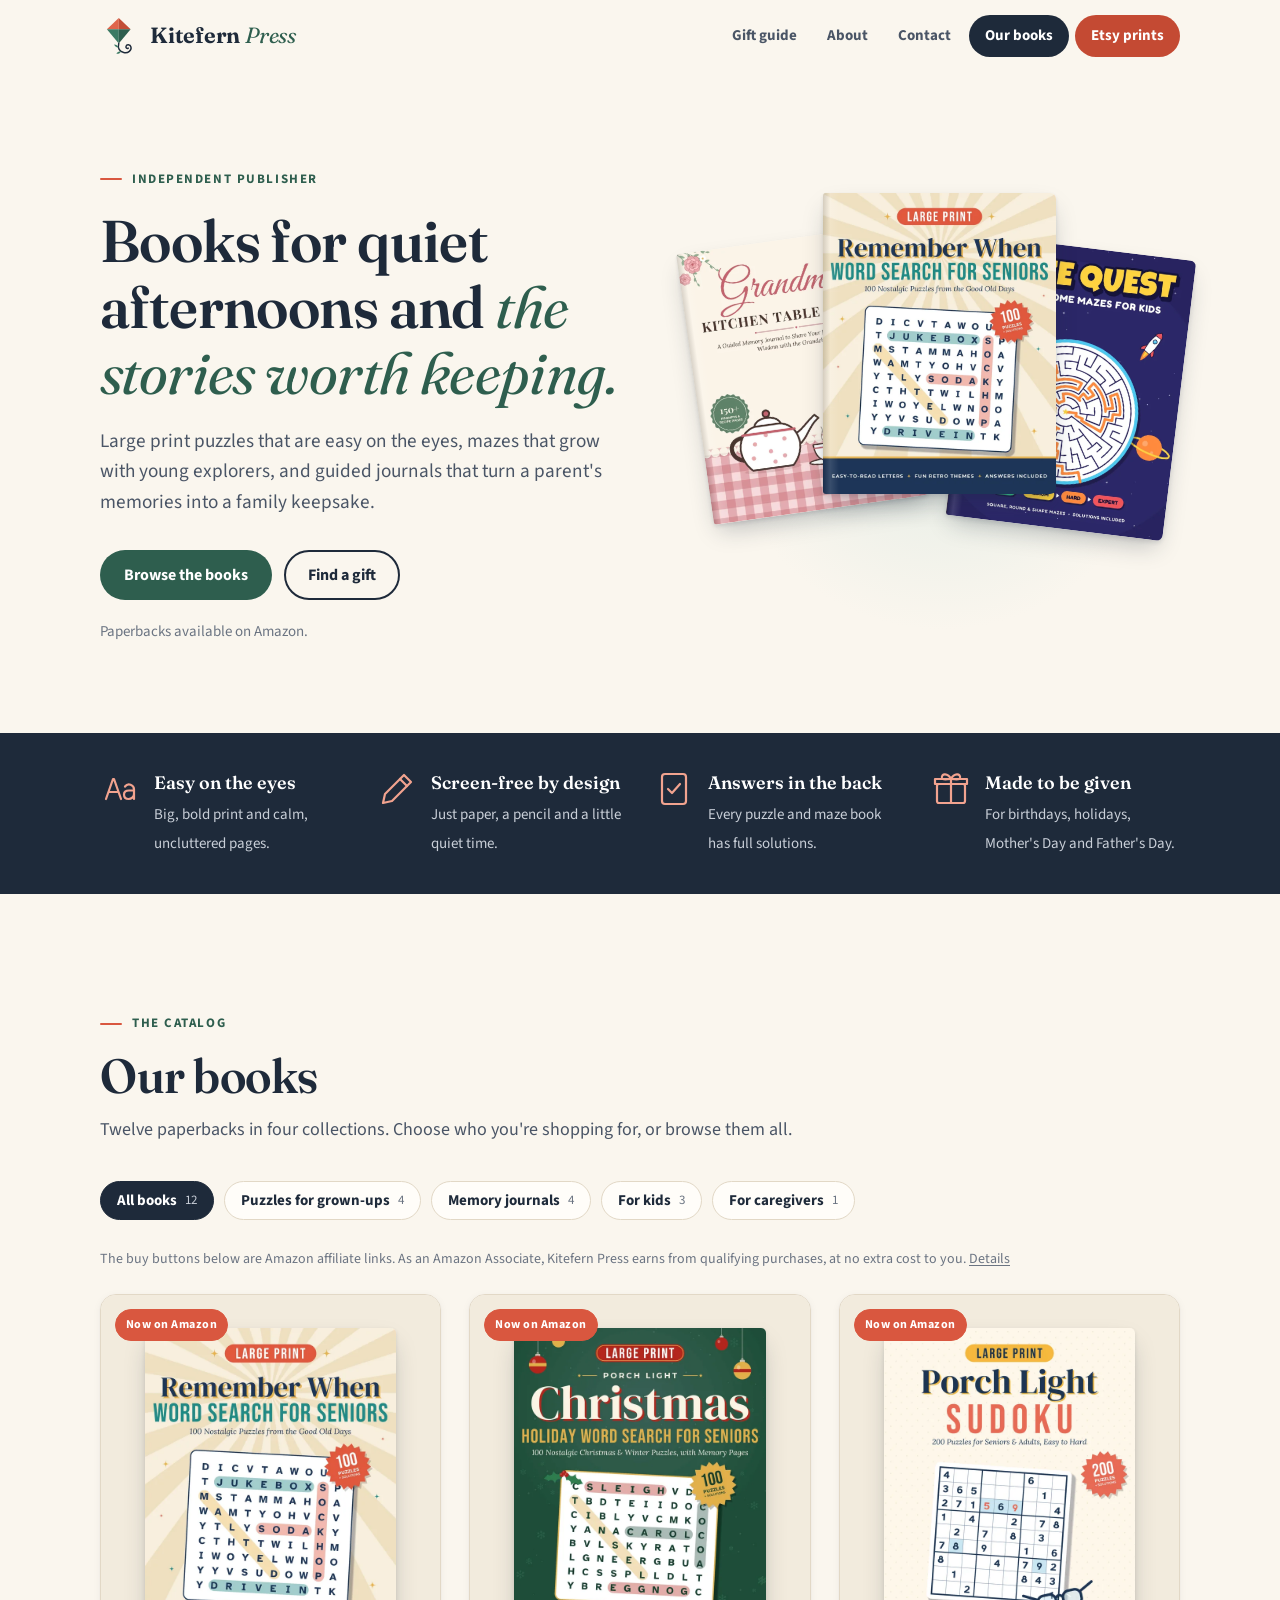
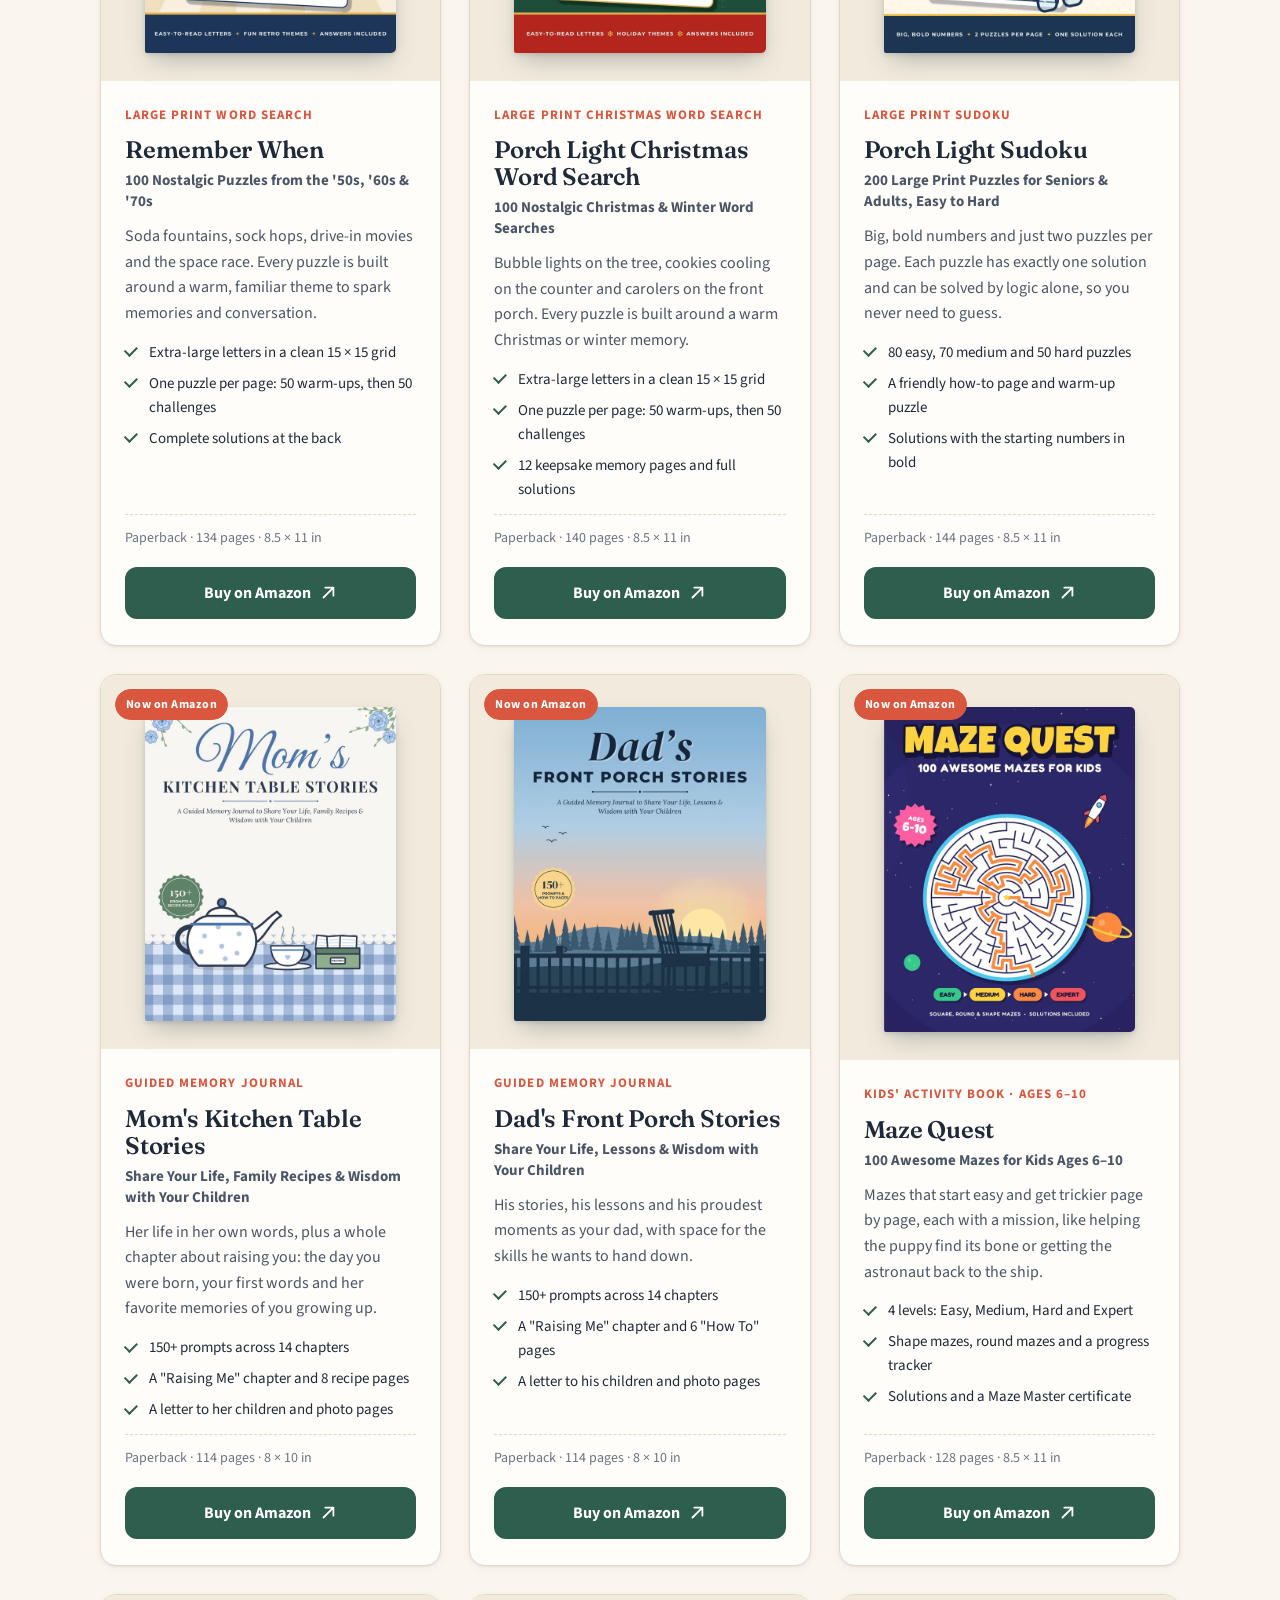
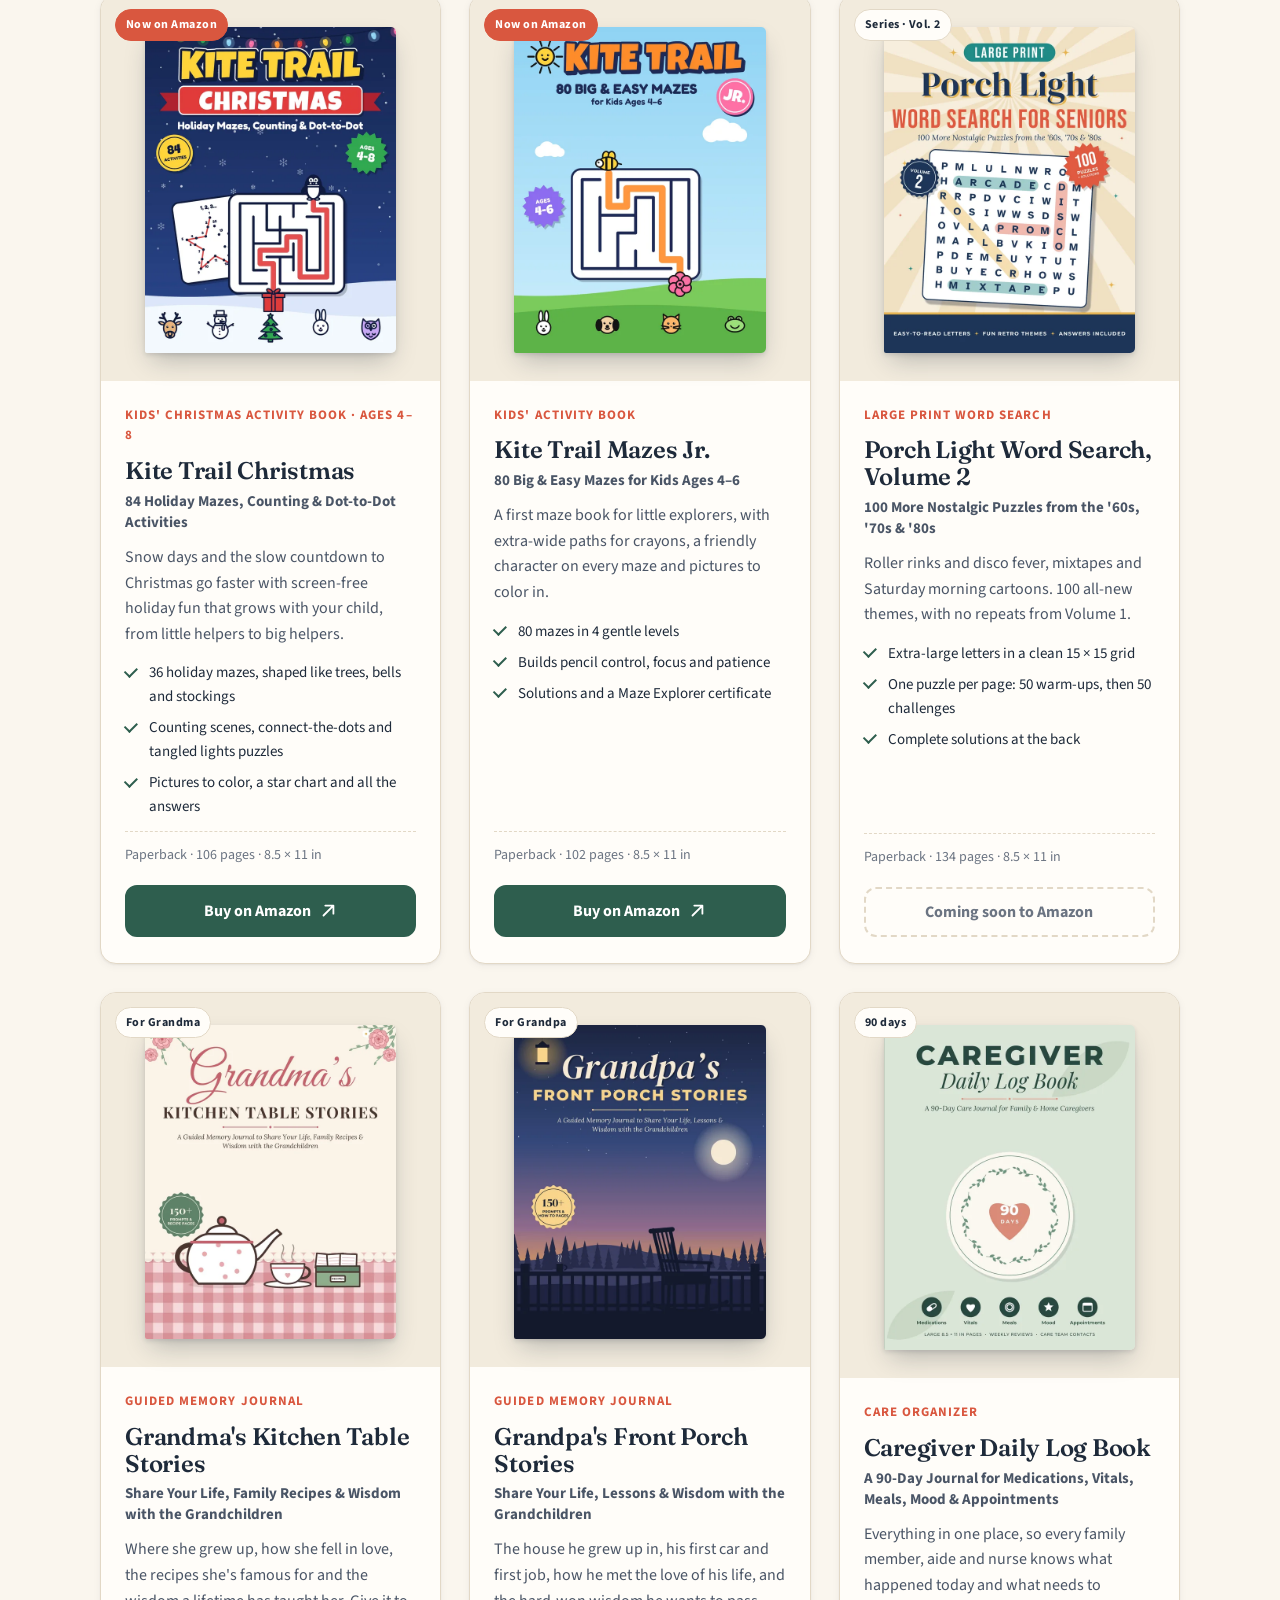
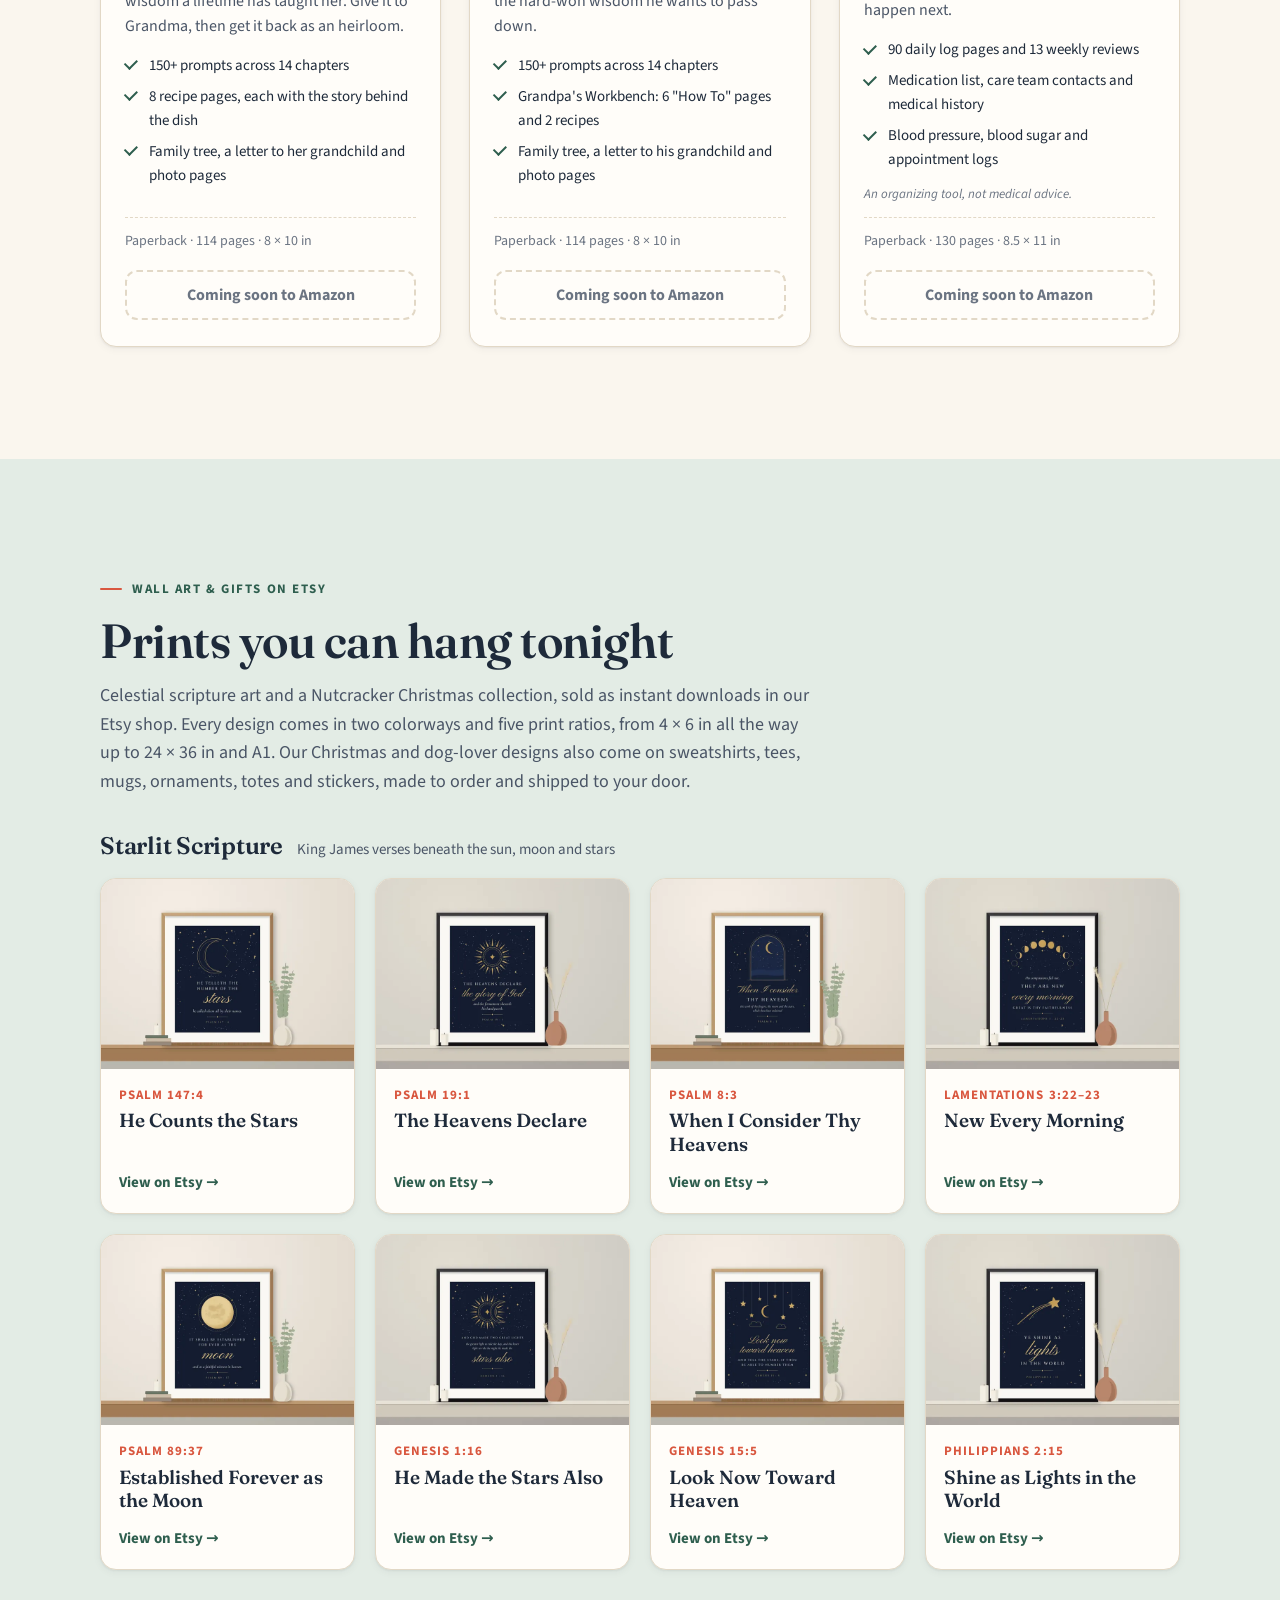
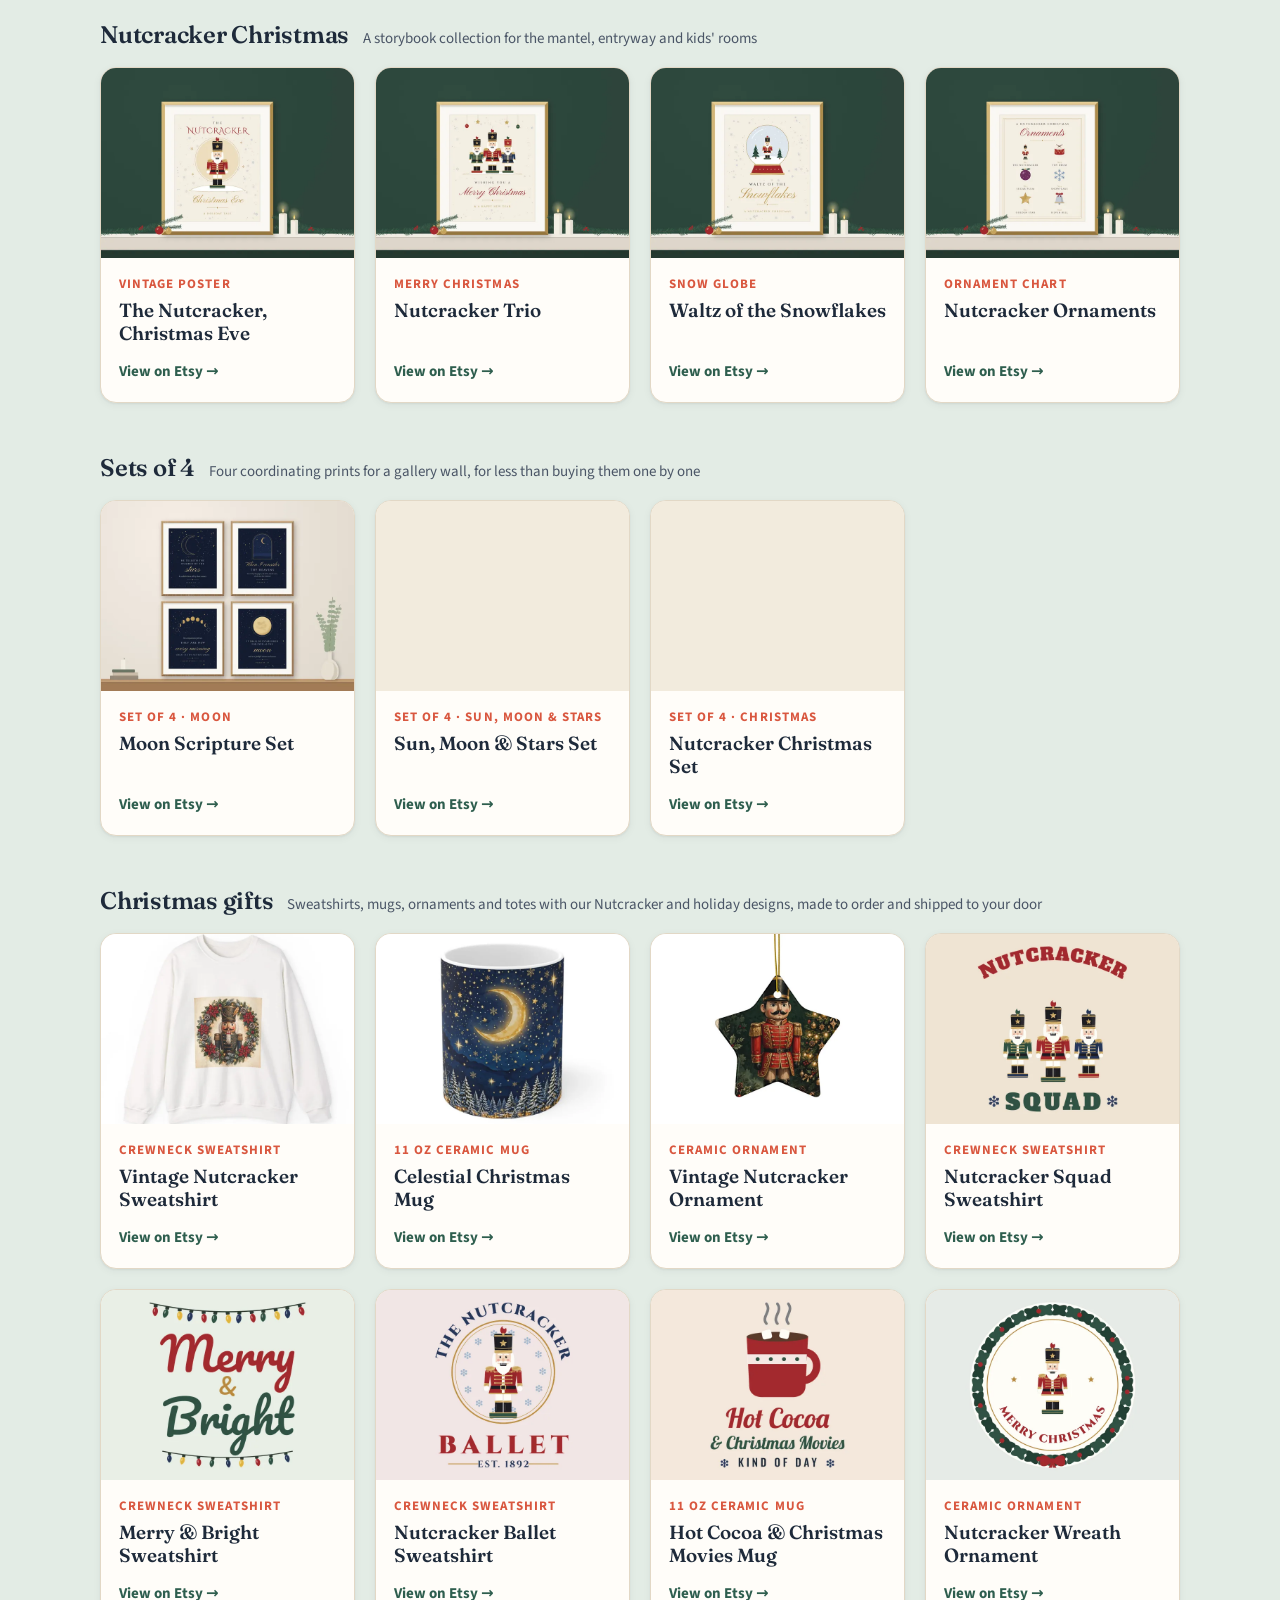
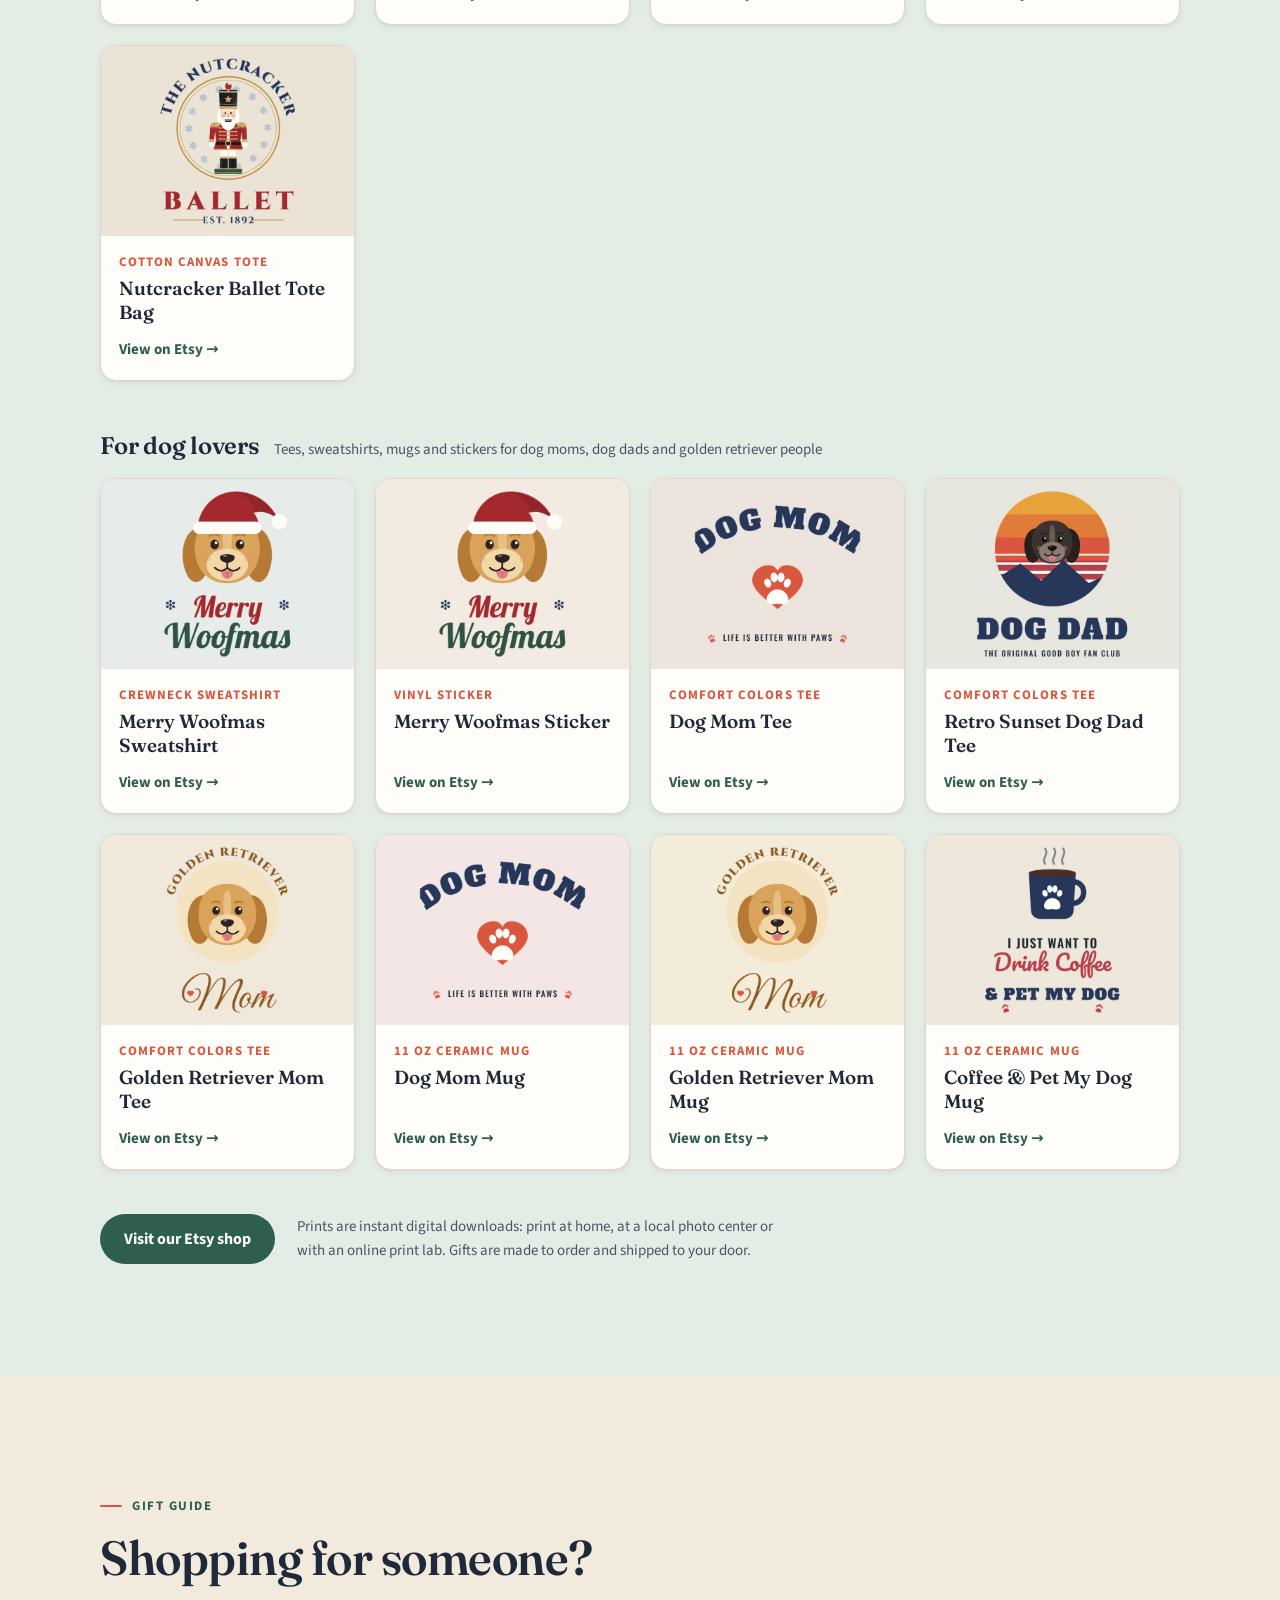
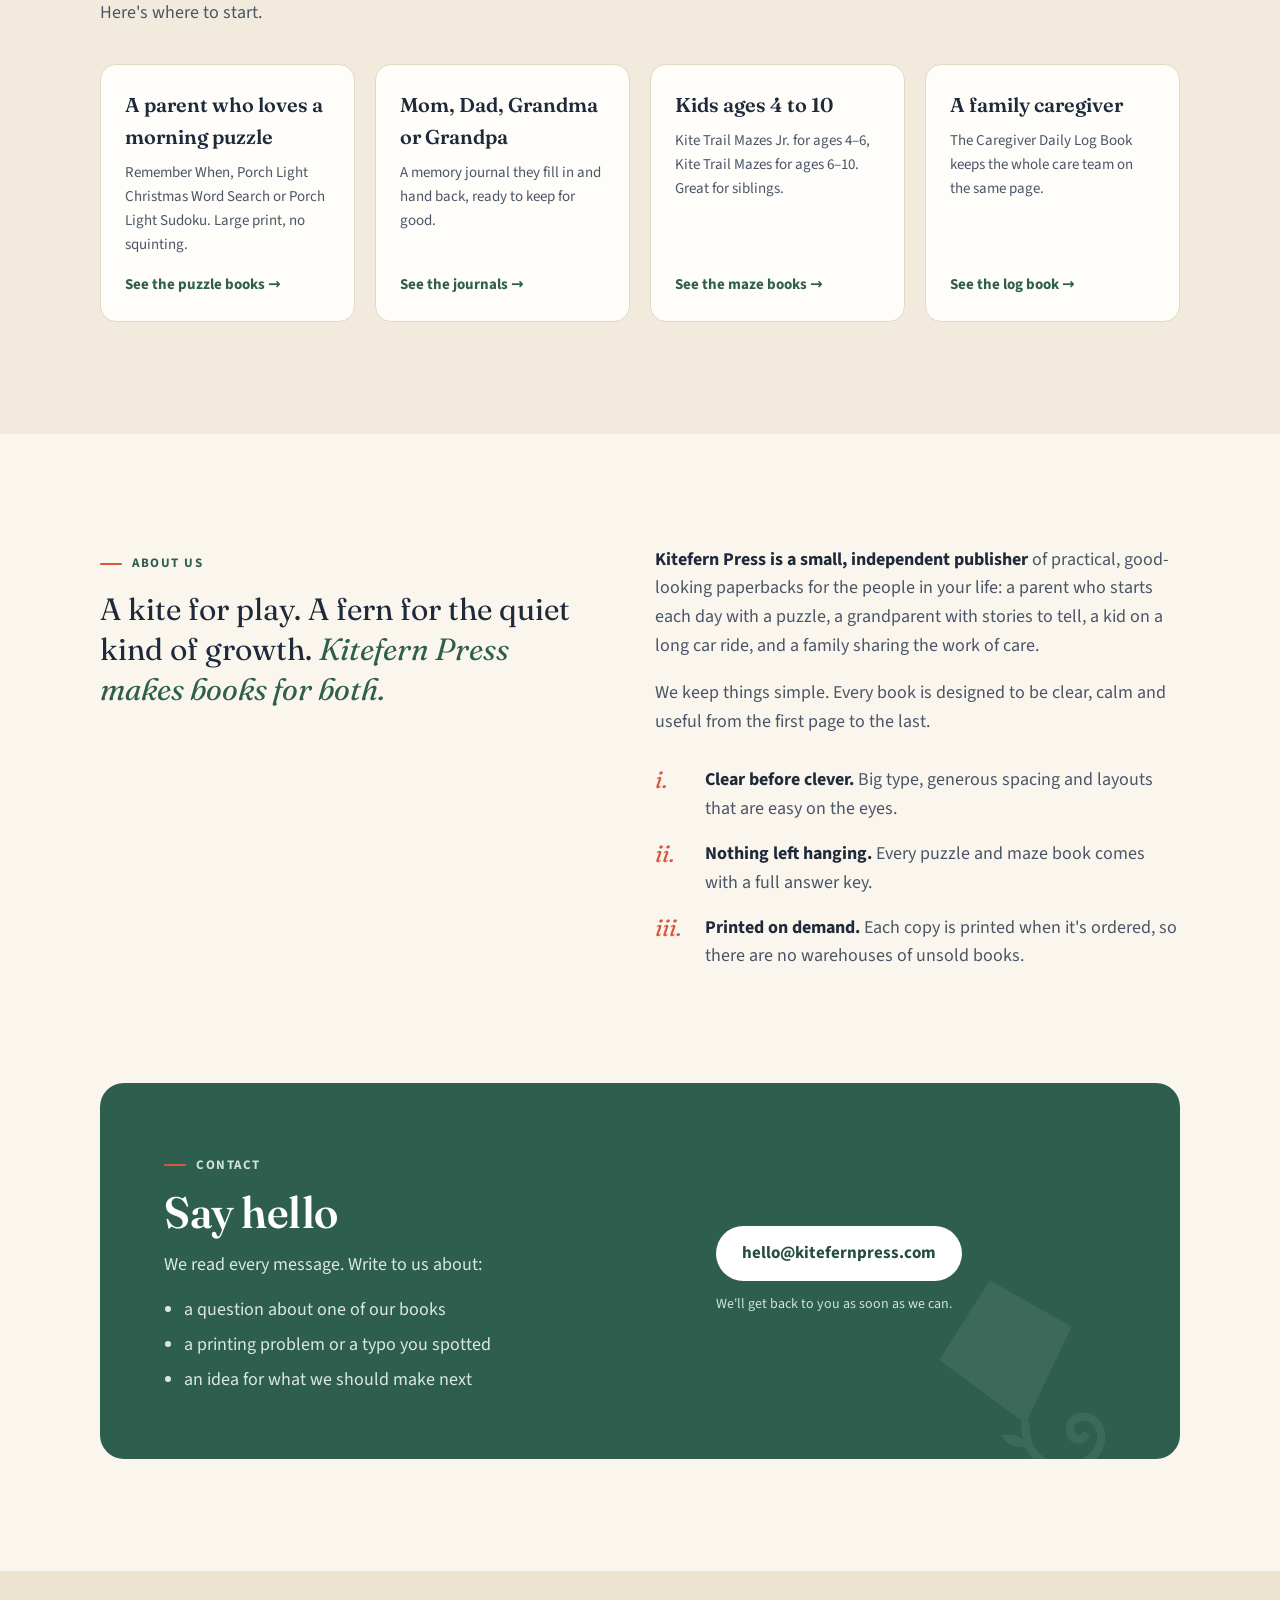
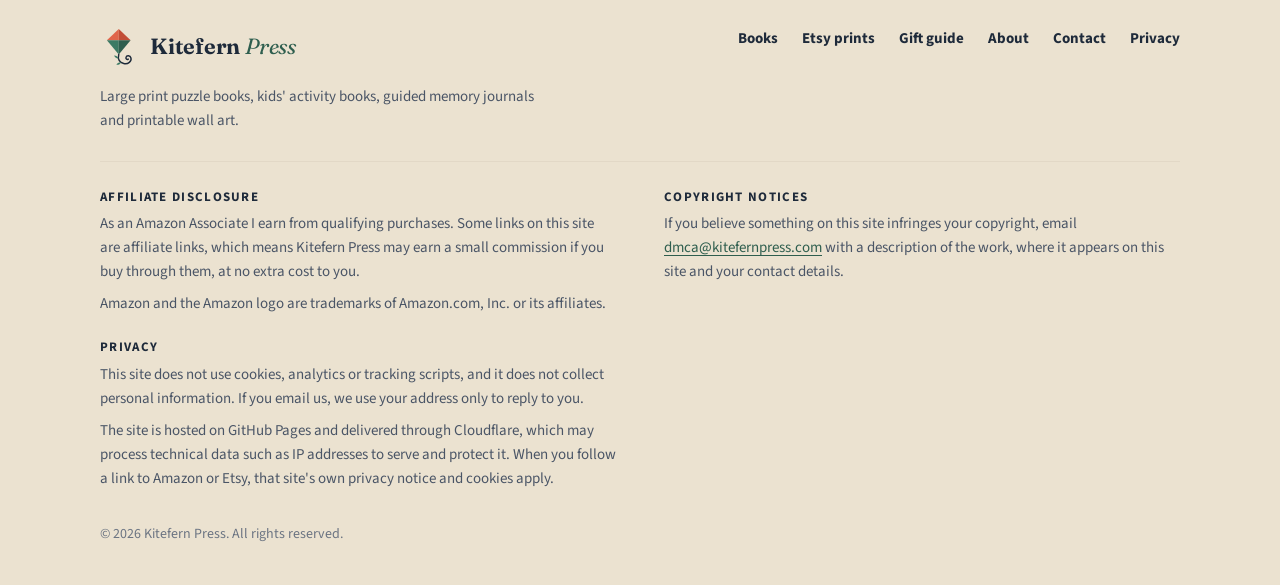
==== commit ec1af9d7: "Add Amazon links for Kite Trail Christmas and Kite Trail Mazes Jr. Co-Authored-By: Claude Opus 5.5 <" ====
--- a/index.html
+++ b/index.html
@@ -285,6 +285,52 @@
             </div>
           </article>
 
+          <!-- ===== Kite Trail Christmas (book 12; live on Amazon Oct 2026) ===== -->
+          <article class="book" id="kite-trail-christmas" data-collection="kids">
+            <div class="book-cover">
+              <span class="badge new">Now on Amazon</span>
+              <img src="assets/img/covers/kite-trail-christmas.webp" alt="Cover of Kite Trail Christmas: Holiday Mazes, Counting and Dot-to-Dot for Kids Ages 4-8" width="640" height="828" loading="lazy" decoding="async">
+            </div>
+            <div class="book-body">
+              <span class="book-kicker">Kids' Christmas activity book · Ages 4–8</span>
+              <h3>Kite Trail Christmas <small>84 Holiday Mazes, Counting &amp; Dot-to-Dot Activities</small></h3>
+              <p class="book-desc">Snow days and the slow countdown to Christmas go faster with screen-free holiday fun that grows with your child, from little helpers to big helpers.</p>
+              <ul class="book-points">
+                <li>36 holiday mazes, shaped like trees, bells and stockings</li>
+                <li>Counting scenes, connect-the-dots and tangled lights puzzles</li>
+                <li>Pictures to color, a star chart and all the answers</li>
+              </ul>
+              <p class="book-meta">Paperback · 106 pages · 8.5 × 11 in</p>
+              <a class="buy" href="https://www.amazon.com/dp/B0HMFKXHJF?tag=kitefernpress-20" target="_blank" rel="sponsored noopener">
+                <span class="when-live">Buy on Amazon</span><svg viewBox="0 0 20 20" fill="none" stroke="currentColor" stroke-width="2" stroke-linecap="round" stroke-linejoin="round" aria-hidden="true"><path d="M7 4h9v9M16 4 5 15"/></svg>
+                <span class="when-soon">Coming soon to Amazon</span>
+              </a>
+            </div>
+          </article>
+
+          <!-- ===== Kite Trail Mazes Jr. (book 08; live on Amazon Oct 2026) ===== -->
+          <article class="book" id="kite-trail-mazes-jr" data-collection="kids">
+            <div class="book-cover">
+              <span class="badge new">Now on Amazon</span>
+              <img src="assets/img/covers/kite-trail-mazes-jr.webp" alt="Cover of Kite Trail Mazes Jr.: 80 Big and Easy Mazes for Kids Ages 4-6" width="640" height="828" loading="lazy" decoding="async">
+            </div>
+            <div class="book-body">
+              <span class="book-kicker">Kids' activity book</span>
+              <h3>Kite Trail Mazes Jr. <small>80 Big &amp; Easy Mazes for Kids Ages 4–6</small></h3>
+              <p class="book-desc">A first maze book for little explorers, with extra-wide paths for crayons, a friendly character on every maze and pictures to color in.</p>
+              <ul class="book-points">
+                <li>80 mazes in 4 gentle levels</li>
+                <li>Builds pencil control, focus and patience</li>
+                <li>Solutions and a Maze Explorer certificate</li>
+              </ul>
+              <p class="book-meta">Paperback · 102 pages · 8.5 × 11 in</p>
+              <a class="buy" href="https://www.amazon.com/dp/B0HMFJX9LT?tag=kitefernpress-20" target="_blank" rel="sponsored noopener">
+                <span class="when-live">Buy on Amazon</span><svg viewBox="0 0 20 20" fill="none" stroke="currentColor" stroke-width="2" stroke-linecap="round" stroke-linejoin="round" aria-hidden="true"><path d="M7 4h9v9M16 4 5 15"/></svg>
+                <span class="when-soon">Coming soon to Amazon</span>
+              </a>
+            </div>
+          </article>
+
           <!-- ===== 2. Porch Light Word Search, Volume 2 ===== -->
           <article class="book" id="porch-light-word-search-2" data-collection="puzzles">
             <div class="book-cover">
@@ -347,52 +393,6 @@
                 <li>Family tree, a letter to his grandchild and photo pages</li>
               </ul>
               <p class="book-meta">Paperback · 114 pages · 8 × 10 in</p>
-              <a class="buy" href="" target="_blank" rel="sponsored noopener">
-                <span class="when-live">Buy on Amazon</span><svg viewBox="0 0 20 20" fill="none" stroke="currentColor" stroke-width="2" stroke-linecap="round" stroke-linejoin="round" aria-hidden="true"><path d="M7 4h9v9M16 4 5 15"/></svg>
-                <span class="when-soon">Coming soon to Amazon</span>
-              </a>
-            </div>
-          </article>
-
-          <!-- ===== Kite Trail Christmas (book 12; in review on KDP since Sept 27, 2026) ===== -->
-          <article class="book" id="kite-trail-christmas" data-collection="kids">
-            <div class="book-cover">
-              <span class="badge new">New for Christmas</span>
-              <img src="assets/img/covers/kite-trail-christmas.webp" alt="Cover of Kite Trail Christmas: Holiday Mazes, Counting and Dot-to-Dot for Kids Ages 4-8" width="640" height="828" loading="lazy" decoding="async">
-            </div>
-            <div class="book-body">
-              <span class="book-kicker">Kids' Christmas activity book · Ages 4–8</span>
-              <h3>Kite Trail Christmas <small>84 Holiday Mazes, Counting &amp; Dot-to-Dot Activities</small></h3>
-              <p class="book-desc">Snow days and the slow countdown to Christmas go faster with screen-free holiday fun that grows with your child, from little helpers to big helpers.</p>
-              <ul class="book-points">
-                <li>36 holiday mazes, shaped like trees, bells and stockings</li>
-                <li>Counting scenes, connect-the-dots and tangled lights puzzles</li>
-                <li>Pictures to color, a star chart and all the answers</li>
-              </ul>
-              <p class="book-meta">Paperback · 106 pages · 8.5 × 11 in</p>
-              <a class="buy" href="" target="_blank" rel="sponsored noopener">
-                <span class="when-live">Buy on Amazon</span><svg viewBox="0 0 20 20" fill="none" stroke="currentColor" stroke-width="2" stroke-linecap="round" stroke-linejoin="round" aria-hidden="true"><path d="M7 4h9v9M16 4 5 15"/></svg>
-                <span class="when-soon">Coming soon to Amazon</span>
-              </a>
-            </div>
-          </article>
-
-          <!-- ===== 9. Kite Trail Mazes Jr. ===== -->
-          <article class="book" id="kite-trail-mazes-jr" data-collection="kids">
-            <div class="book-cover">
-              <span class="badge">Ages 4–6</span>
-              <img src="assets/img/covers/kite-trail-mazes-jr.webp" alt="Cover of Kite Trail Mazes Jr.: 80 Big and Easy Mazes for Kids Ages 4-6" width="640" height="828" loading="lazy" decoding="async">
-            </div>
-            <div class="book-body">
-              <span class="book-kicker">Kids' activity book</span>
-              <h3>Kite Trail Mazes Jr. <small>80 Big &amp; Easy Mazes for Kids Ages 4–6</small></h3>
-              <p class="book-desc">A first maze book for little explorers, with extra-wide paths for crayons, a friendly character on every maze and pictures to color in.</p>
-              <ul class="book-points">
-                <li>80 mazes in 4 gentle levels</li>
-                <li>Builds pencil control, focus and patience</li>
-                <li>Solutions and a Maze Explorer certificate</li>
-              </ul>
-              <p class="book-meta">Paperback · 102 pages · 8.5 × 11 in</p>
               <a class="buy" href="" target="_blank" rel="sponsored noopener">
                 <span class="when-live">Buy on Amazon</span><svg viewBox="0 0 20 20" fill="none" stroke="currentColor" stroke-width="2" stroke-linecap="round" stroke-linejoin="round" aria-hidden="true"><path d="M7 4h9v9M16 4 5 15"/></svg>
                 <span class="when-soon">Coming soon to Amazon</span>
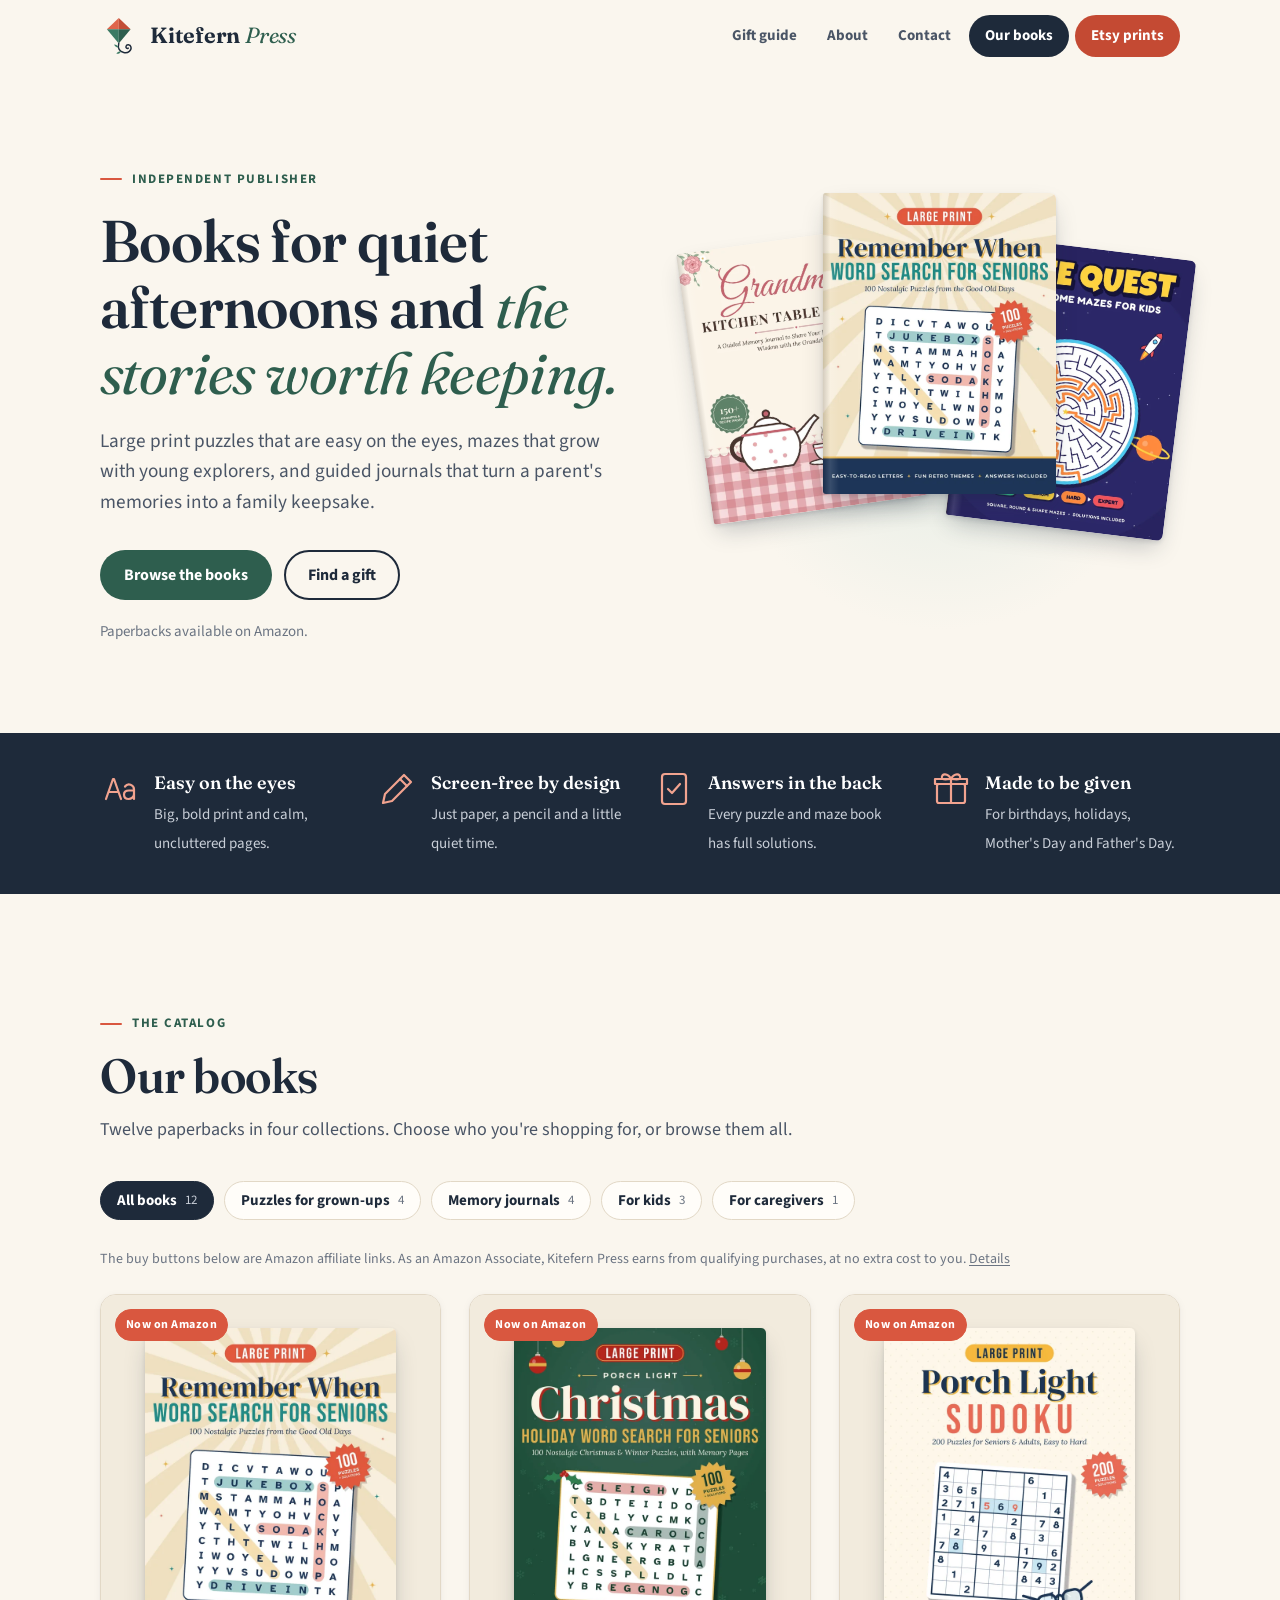
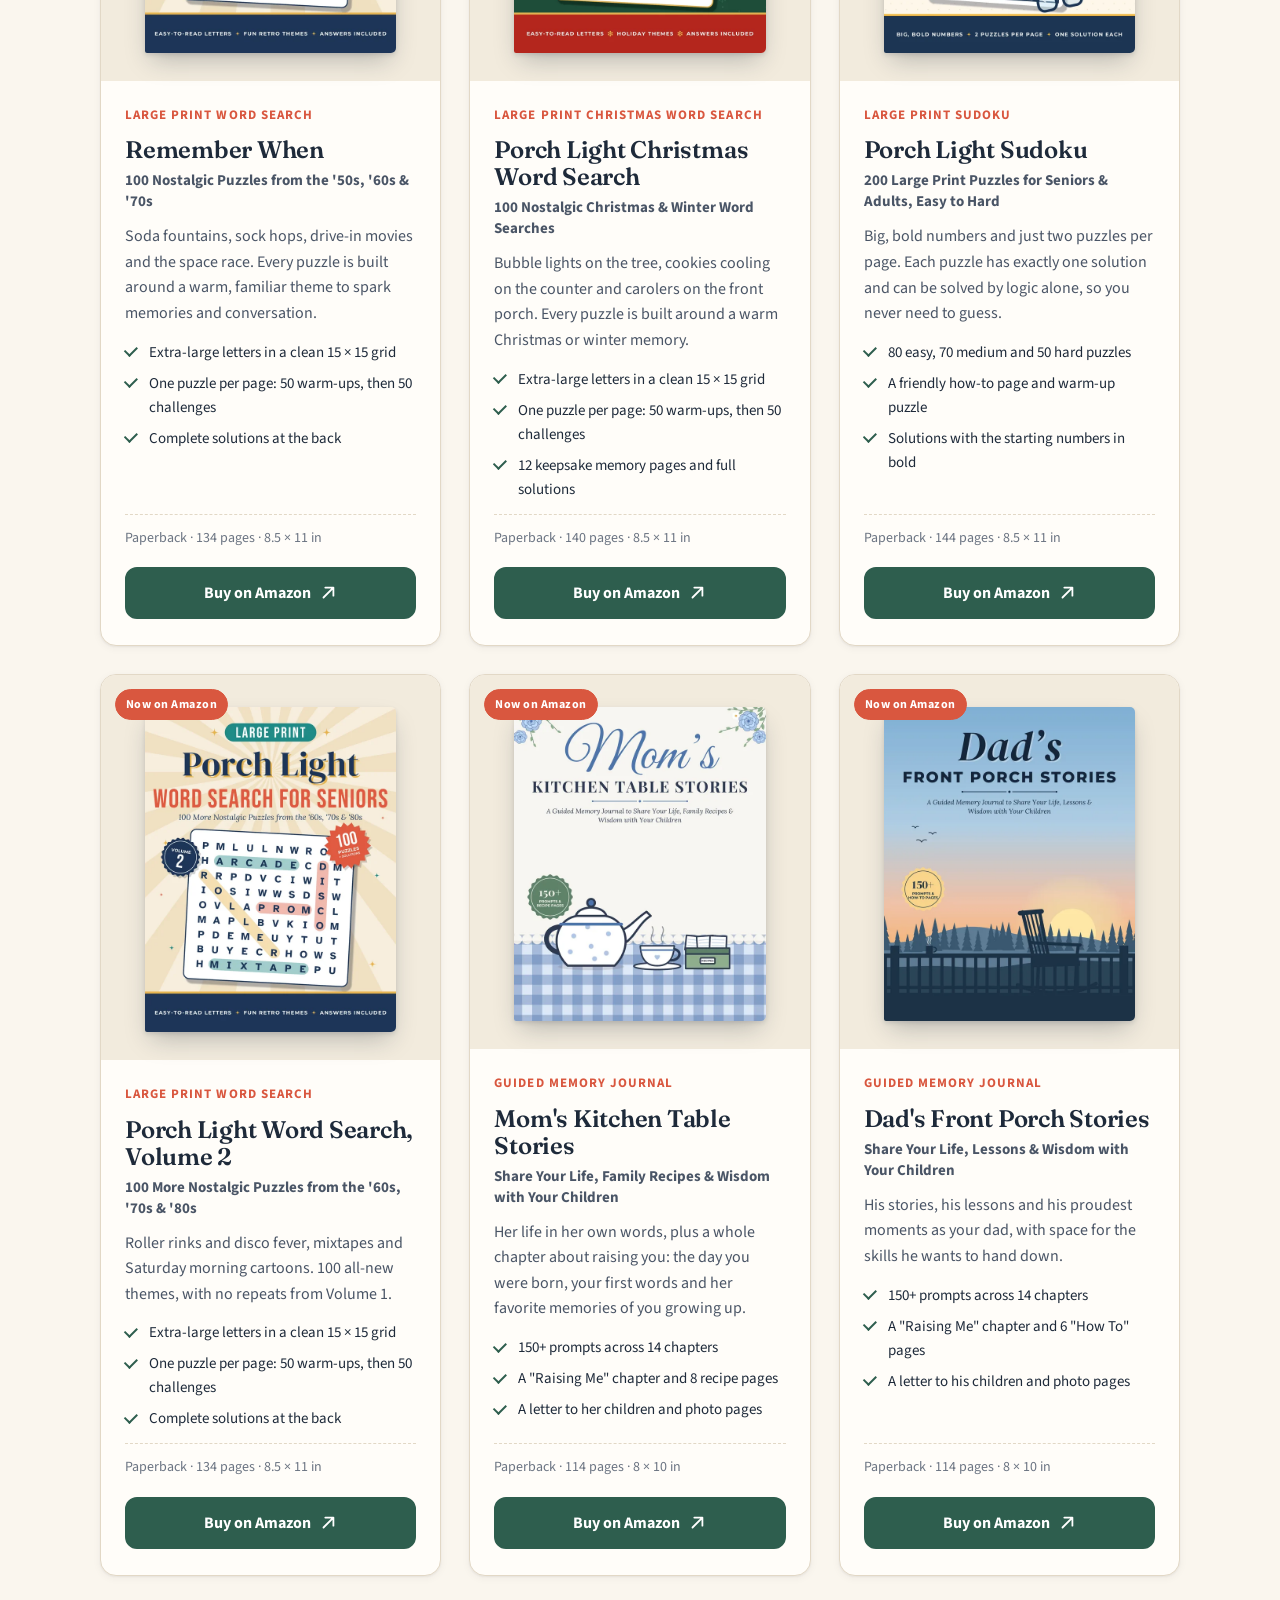
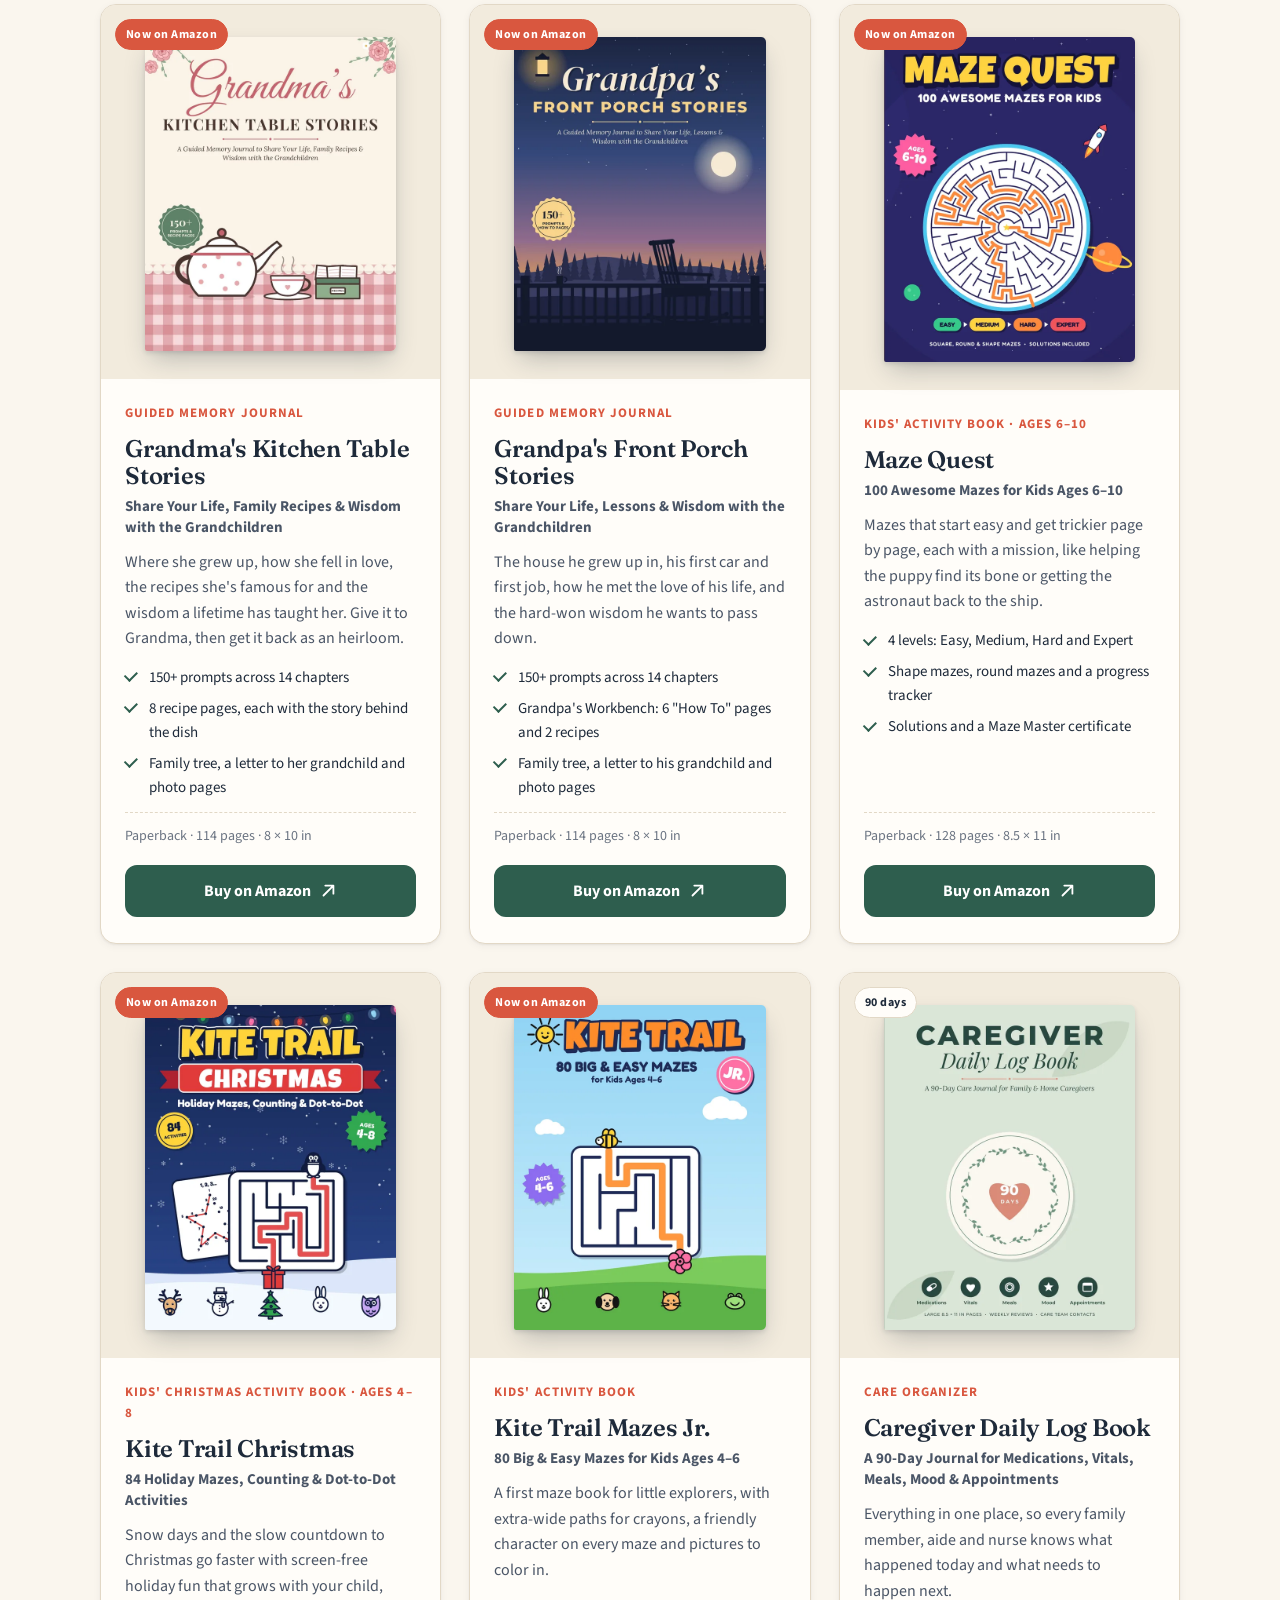
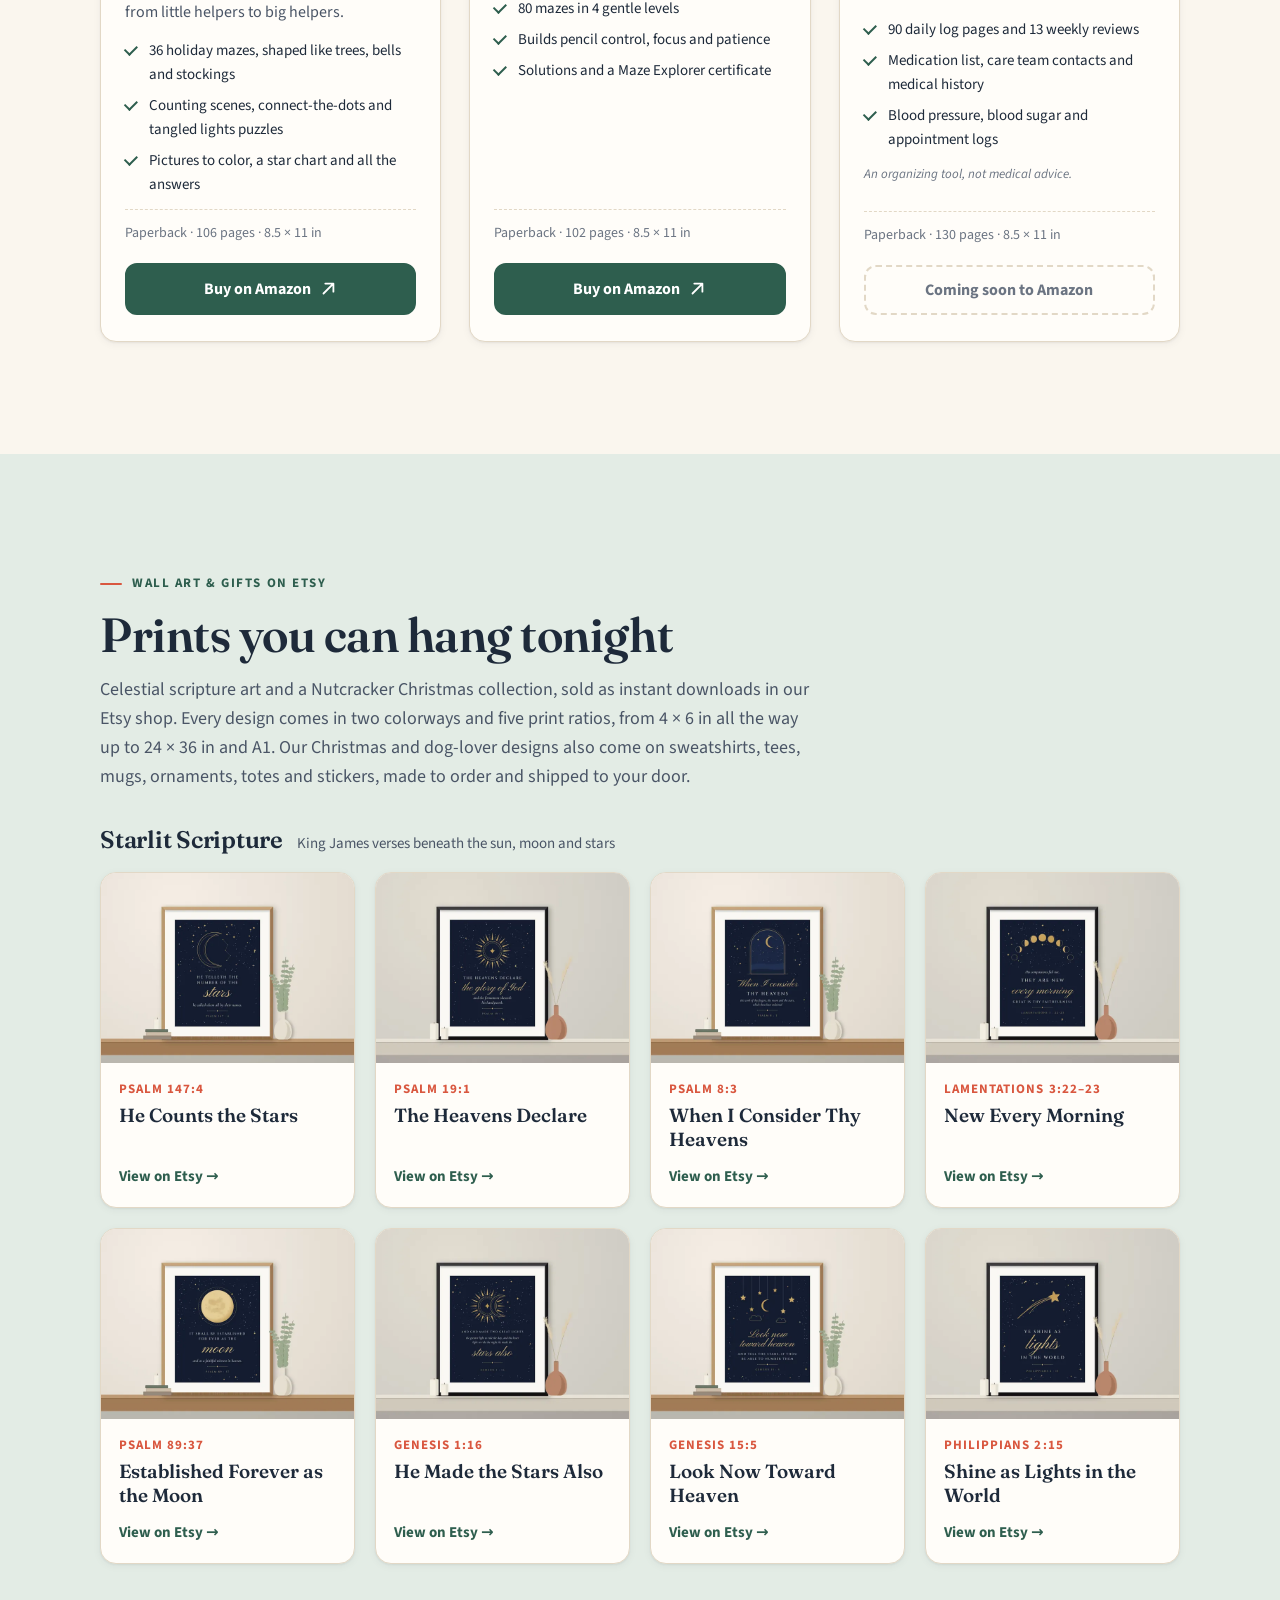
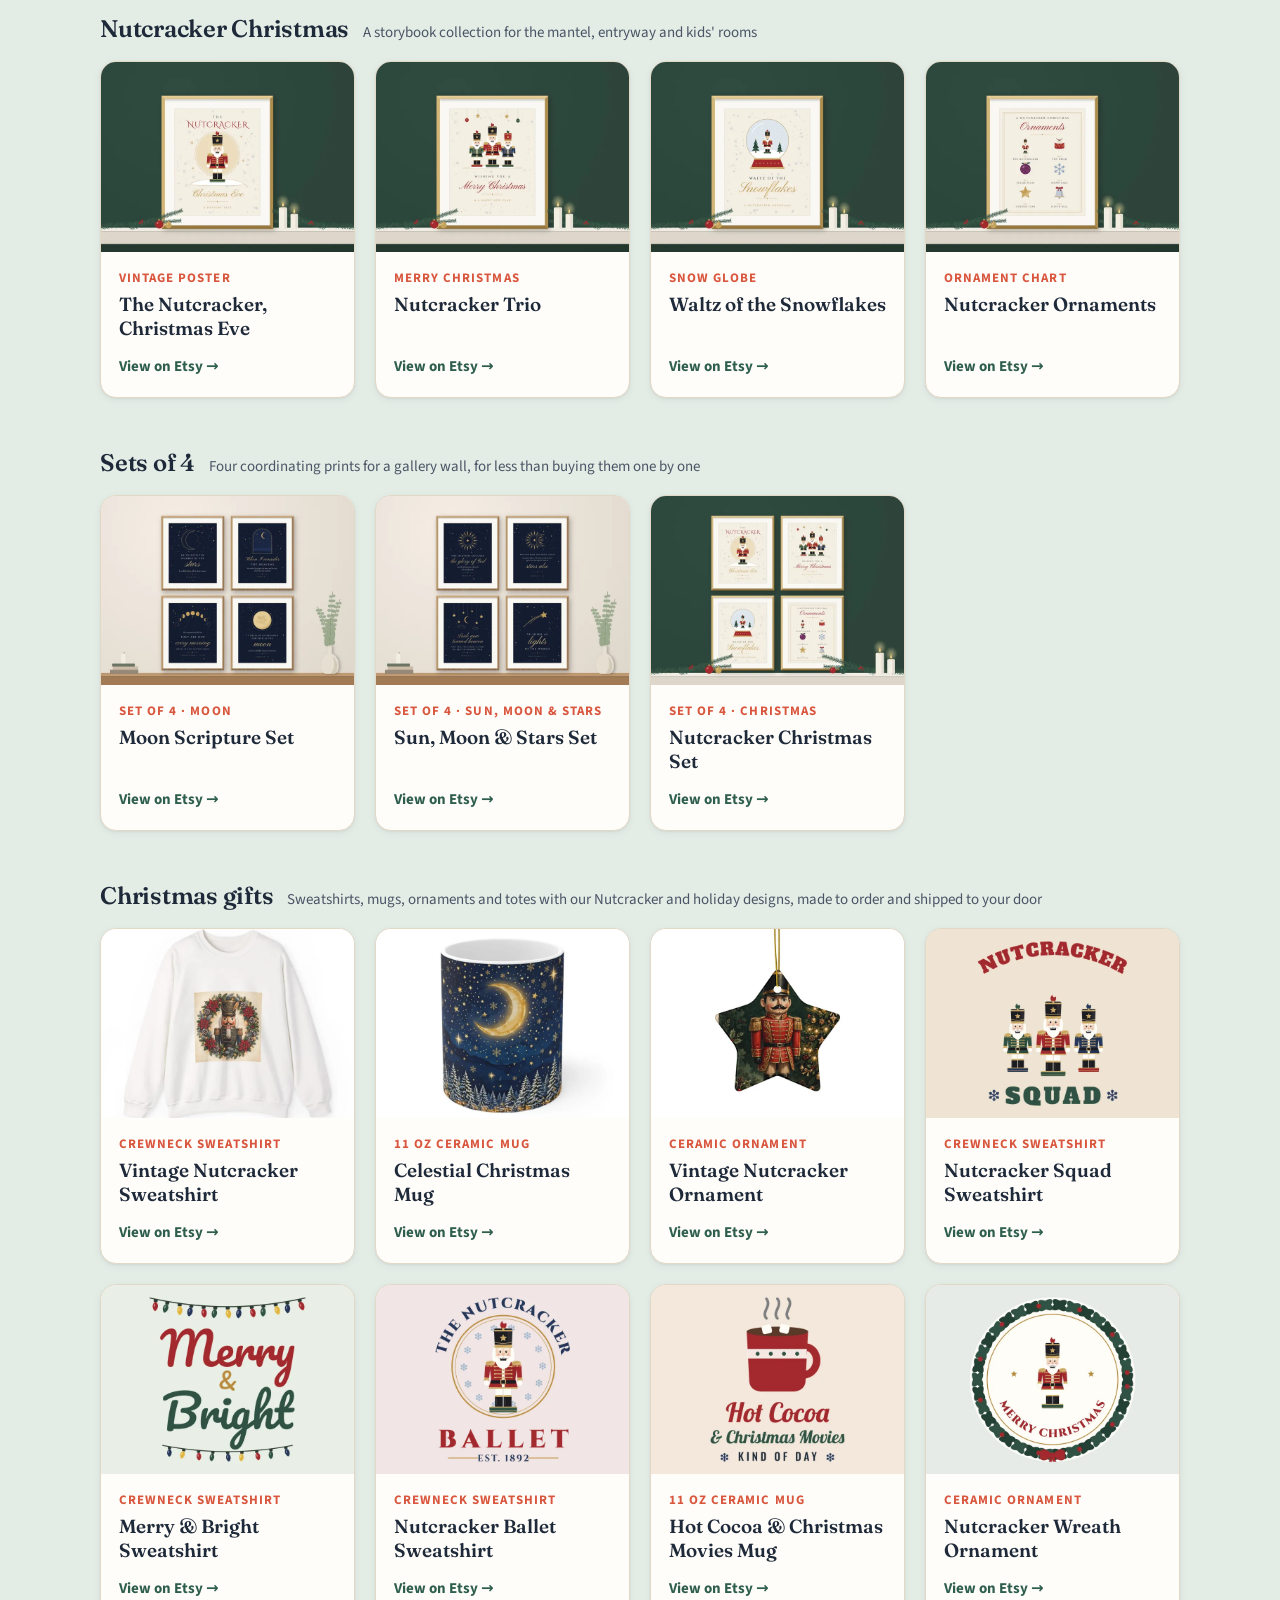
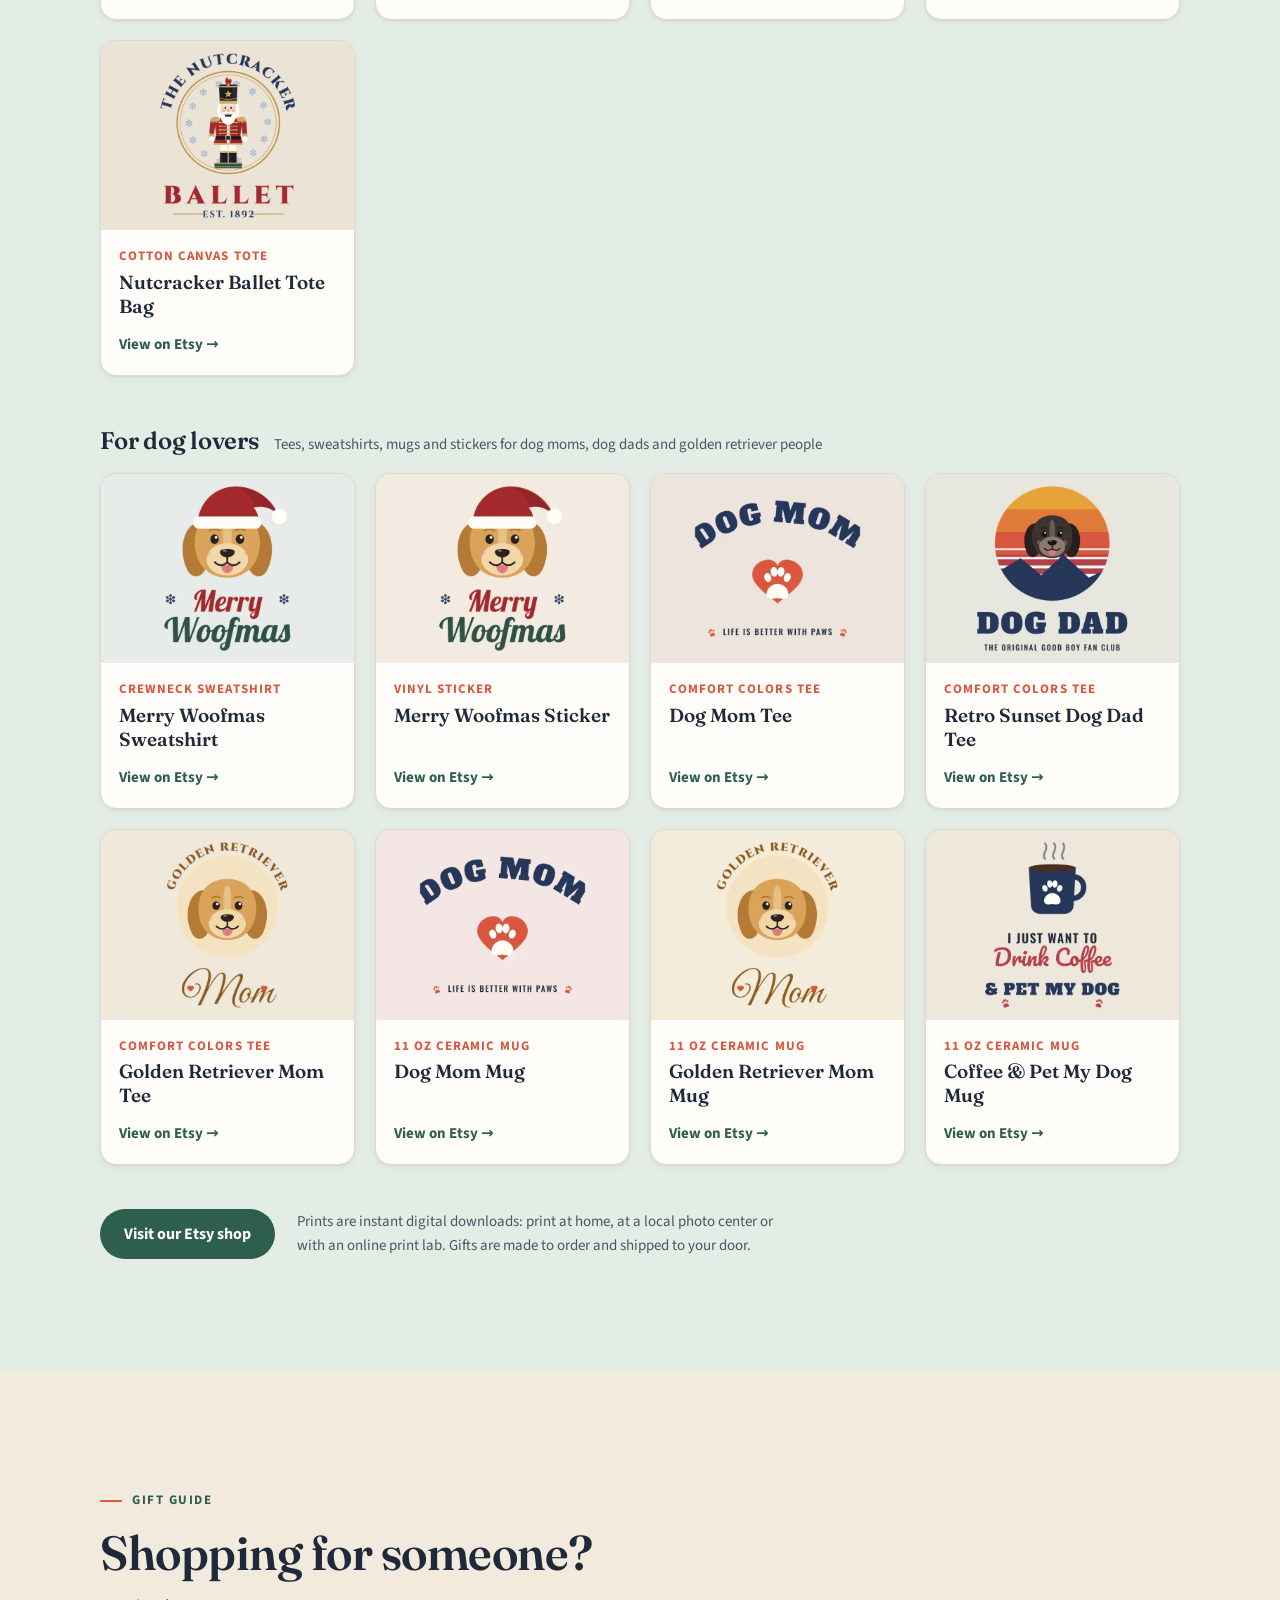
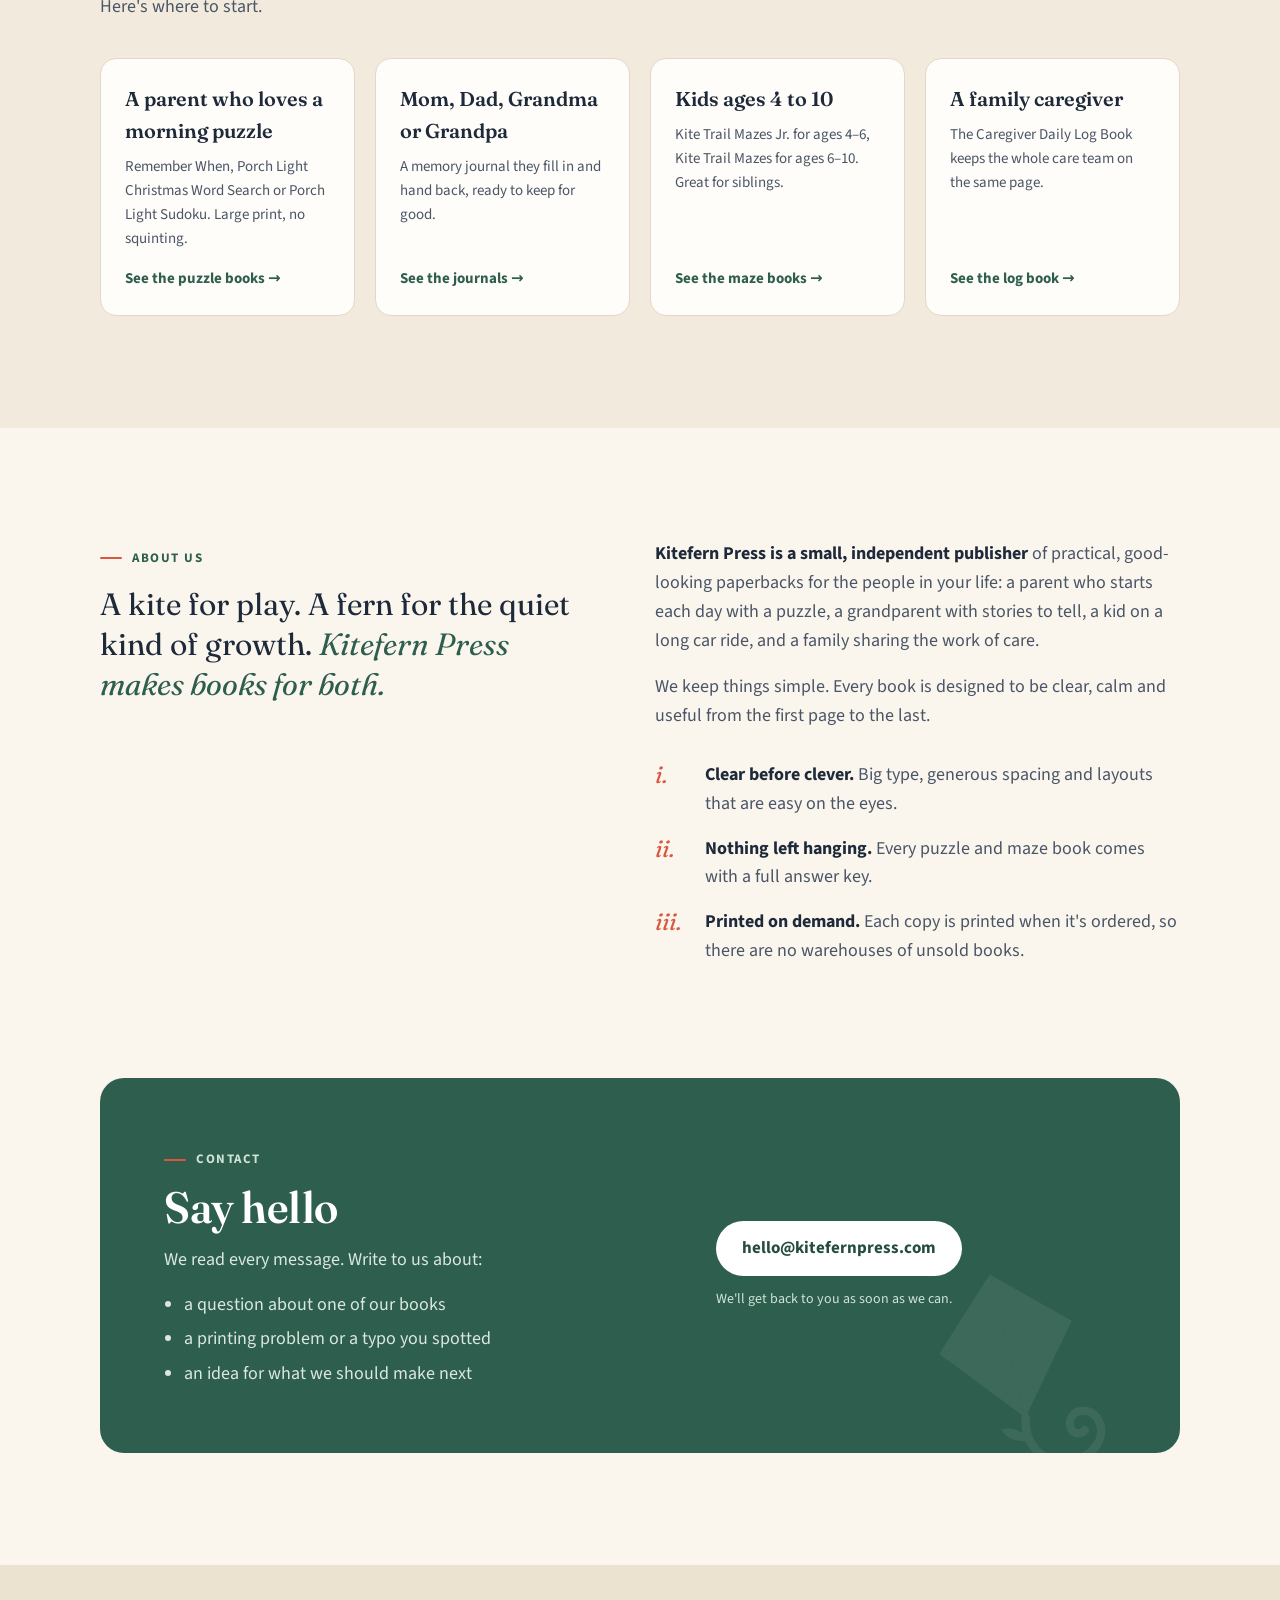
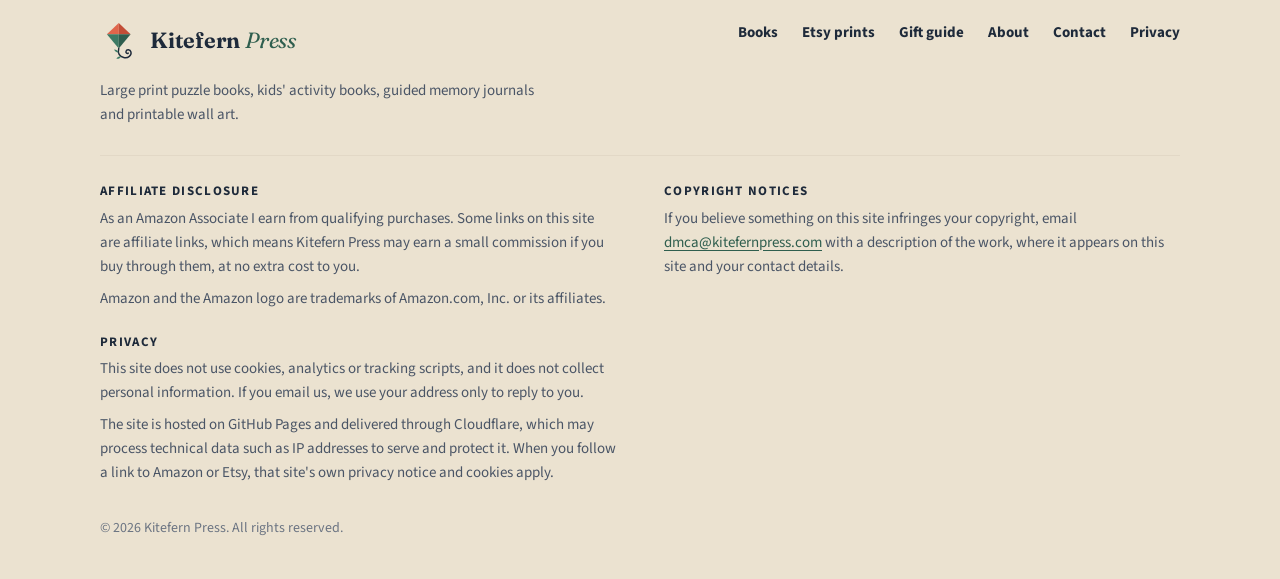
==== commit 78ed5bec: "Add Amazon links for Porch Light Word Search Vol. 2, Grandma's and Grandpa's Stories Adds the SiteSt" ====
--- a/index.html
+++ b/index.html
@@ -216,6 +216,29 @@
             </div>
           </article>
 
+          <!-- ===== 2. Porch Light Word Search, Volume 2 ===== -->
+          <article class="book" id="porch-light-word-search-2" data-collection="puzzles">
+            <div class="book-cover">
+              <span class="badge new">Now on Amazon</span>
+              <img src="assets/img/covers/porch-light-word-search-2.webp" alt="Cover of Porch Light Word Search, Volume 2: Large Print Puzzles for Seniors" width="640" height="828" loading="lazy" decoding="async">
+            </div>
+            <div class="book-body">
+              <span class="book-kicker">Large print word search</span>
+              <h3>Porch Light Word Search, Volume 2 <small>100 More Nostalgic Puzzles from the '60s, '70s &amp; '80s</small></h3>
+              <p class="book-desc">Roller rinks and disco fever, mixtapes and Saturday morning cartoons. 100 all-new themes, with no repeats from Volume 1.</p>
+              <ul class="book-points">
+                <li>Extra-large letters in a clean 15 × 15 grid</li>
+                <li>One puzzle per page: 50 warm-ups, then 50 challenges</li>
+                <li>Complete solutions at the back</li>
+              </ul>
+              <p class="book-meta">Paperback · 134 pages · 8.5 × 11 in</p>
+              <a class="buy" href="https://link.amazon/B06ldessH" target="_blank" rel="sponsored noopener">
+                <span class="when-live">Buy on Amazon</span><svg viewBox="0 0 20 20" fill="none" stroke="currentColor" stroke-width="2" stroke-linecap="round" stroke-linejoin="round" aria-hidden="true"><path d="M7 4h9v9M16 4 5 15"/></svg>
+                <span class="when-soon">Coming soon to Amazon</span>
+              </a>
+            </div>
+          </article>
+
           <!-- ===== 6. Mom's Kitchen Table Stories ===== -->
           <article class="book" id="moms-kitchen-table-stories" data-collection="journals">
             <div class="book-cover">
@@ -262,6 +285,52 @@
             </div>
           </article>
 
+          <!-- ===== 4. Grandma's Kitchen Table Stories ===== -->
+          <article class="book" id="grandmas-kitchen-table-stories" data-collection="journals">
+            <div class="book-cover">
+              <span class="badge new">Now on Amazon</span>
+              <img src="assets/img/covers/grandmas-kitchen-table-stories.webp" alt="Cover of Grandma's Kitchen Table Stories: A Guided Memory Journal" width="640" height="800" loading="lazy" decoding="async">
+            </div>
+            <div class="book-body">
+              <span class="book-kicker">Guided memory journal</span>
+              <h3>Grandma's Kitchen Table Stories <small>Share Your Life, Family Recipes &amp; Wisdom with the Grandchildren</small></h3>
+              <p class="book-desc">Where she grew up, how she fell in love, the recipes she's famous for and the wisdom a lifetime has taught her. Give it to Grandma, then get it back as an heirloom.</p>
+              <ul class="book-points">
+                <li>150+ prompts across 14 chapters</li>
+                <li>8 recipe pages, each with the story behind the dish</li>
+                <li>Family tree, a letter to her grandchild and photo pages</li>
+              </ul>
+              <p class="book-meta">Paperback · 114 pages · 8 × 10 in</p>
+              <a class="buy" href="https://link.amazon/B0b7VRErP" target="_blank" rel="sponsored noopener">
+                <span class="when-live">Buy on Amazon</span><svg viewBox="0 0 20 20" fill="none" stroke="currentColor" stroke-width="2" stroke-linecap="round" stroke-linejoin="round" aria-hidden="true"><path d="M7 4h9v9M16 4 5 15"/></svg>
+                <span class="when-soon">Coming soon to Amazon</span>
+              </a>
+            </div>
+          </article>
+
+          <!-- ===== 5. Grandpa's Front Porch Stories ===== -->
+          <article class="book" id="grandpas-front-porch-stories" data-collection="journals">
+            <div class="book-cover">
+              <span class="badge new">Now on Amazon</span>
+              <img src="assets/img/covers/grandpas-front-porch-stories.webp" alt="Cover of Grandpa's Front Porch Stories: A Guided Memory Journal" width="640" height="800" loading="lazy" decoding="async">
+            </div>
+            <div class="book-body">
+              <span class="book-kicker">Guided memory journal</span>
+              <h3>Grandpa's Front Porch Stories <small>Share Your Life, Lessons &amp; Wisdom with the Grandchildren</small></h3>
+              <p class="book-desc">The house he grew up in, his first car and first job, how he met the love of his life, and the hard-won wisdom he wants to pass down.</p>
+              <ul class="book-points">
+                <li>150+ prompts across 14 chapters</li>
+                <li>Grandpa's Workbench: 6 "How To" pages and 2 recipes</li>
+                <li>Family tree, a letter to his grandchild and photo pages</li>
+              </ul>
+              <p class="book-meta">Paperback · 114 pages · 8 × 10 in</p>
+              <a class="buy" href="https://link.amazon/B00AgRmdS" target="_blank" rel="sponsored noopener">
+                <span class="when-live">Buy on Amazon</span><svg viewBox="0 0 20 20" fill="none" stroke="currentColor" stroke-width="2" stroke-linecap="round" stroke-linejoin="round" aria-hidden="true"><path d="M7 4h9v9M16 4 5 15"/></svg>
+                <span class="when-soon">Coming soon to Amazon</span>
+              </a>
+            </div>
+          </article>
+
           <!-- ===== 8. Maze Quest (live on Amazon; published under its original title, Kite Trail Mazes is the renamed edition) ===== -->
           <article class="book" id="maze-quest" data-collection="kids">
             <div class="book-cover">
@@ -325,75 +394,6 @@
               </ul>
               <p class="book-meta">Paperback · 102 pages · 8.5 × 11 in</p>
               <a class="buy" href="https://www.amazon.com/dp/B0HMFJX9LT?tag=kitefernpress-20" target="_blank" rel="sponsored noopener">
-                <span class="when-live">Buy on Amazon</span><svg viewBox="0 0 20 20" fill="none" stroke="currentColor" stroke-width="2" stroke-linecap="round" stroke-linejoin="round" aria-hidden="true"><path d="M7 4h9v9M16 4 5 15"/></svg>
-                <span class="when-soon">Coming soon to Amazon</span>
-              </a>
-            </div>
-          </article>
-
-          <!-- ===== 2. Porch Light Word Search, Volume 2 ===== -->
-          <article class="book" id="porch-light-word-search-2" data-collection="puzzles">
-            <div class="book-cover">
-              <span class="badge">Series · Vol. 2</span>
-              <img src="assets/img/covers/porch-light-word-search-2.webp" alt="Cover of Porch Light Word Search, Volume 2: Large Print Puzzles for Seniors" width="640" height="828" loading="lazy" decoding="async">
-            </div>
-            <div class="book-body">
-              <span class="book-kicker">Large print word search</span>
-              <h3>Porch Light Word Search, Volume 2 <small>100 More Nostalgic Puzzles from the '60s, '70s &amp; '80s</small></h3>
-              <p class="book-desc">Roller rinks and disco fever, mixtapes and Saturday morning cartoons. 100 all-new themes, with no repeats from Volume 1.</p>
-              <ul class="book-points">
-                <li>Extra-large letters in a clean 15 × 15 grid</li>
-                <li>One puzzle per page: 50 warm-ups, then 50 challenges</li>
-                <li>Complete solutions at the back</li>
-              </ul>
-              <p class="book-meta">Paperback · 134 pages · 8.5 × 11 in</p>
-              <a class="buy" href="" target="_blank" rel="sponsored noopener">
-                <span class="when-live">Buy on Amazon</span><svg viewBox="0 0 20 20" fill="none" stroke="currentColor" stroke-width="2" stroke-linecap="round" stroke-linejoin="round" aria-hidden="true"><path d="M7 4h9v9M16 4 5 15"/></svg>
-                <span class="when-soon">Coming soon to Amazon</span>
-              </a>
-            </div>
-          </article>
-
-          <!-- ===== 4. Grandma's Kitchen Table Stories ===== -->
-          <article class="book" id="grandmas-kitchen-table-stories" data-collection="journals">
-            <div class="book-cover">
-              <span class="badge">For Grandma</span>
-              <img src="assets/img/covers/grandmas-kitchen-table-stories.webp" alt="Cover of Grandma's Kitchen Table Stories: A Guided Memory Journal" width="640" height="800" loading="lazy" decoding="async">
-            </div>
-            <div class="book-body">
-              <span class="book-kicker">Guided memory journal</span>
-              <h3>Grandma's Kitchen Table Stories <small>Share Your Life, Family Recipes &amp; Wisdom with the Grandchildren</small></h3>
-              <p class="book-desc">Where she grew up, how she fell in love, the recipes she's famous for and the wisdom a lifetime has taught her. Give it to Grandma, then get it back as an heirloom.</p>
-              <ul class="book-points">
-                <li>150+ prompts across 14 chapters</li>
-                <li>8 recipe pages, each with the story behind the dish</li>
-                <li>Family tree, a letter to her grandchild and photo pages</li>
-              </ul>
-              <p class="book-meta">Paperback · 114 pages · 8 × 10 in</p>
-              <a class="buy" href="" target="_blank" rel="sponsored noopener">
-                <span class="when-live">Buy on Amazon</span><svg viewBox="0 0 20 20" fill="none" stroke="currentColor" stroke-width="2" stroke-linecap="round" stroke-linejoin="round" aria-hidden="true"><path d="M7 4h9v9M16 4 5 15"/></svg>
-                <span class="when-soon">Coming soon to Amazon</span>
-              </a>
-            </div>
-          </article>
-
-          <!-- ===== 5. Grandpa's Front Porch Stories ===== -->
-          <article class="book" id="grandpas-front-porch-stories" data-collection="journals">
-            <div class="book-cover">
-              <span class="badge">For Grandpa</span>
-              <img src="assets/img/covers/grandpas-front-porch-stories.webp" alt="Cover of Grandpa's Front Porch Stories: A Guided Memory Journal" width="640" height="800" loading="lazy" decoding="async">
-            </div>
-            <div class="book-body">
-              <span class="book-kicker">Guided memory journal</span>
-              <h3>Grandpa's Front Porch Stories <small>Share Your Life, Lessons &amp; Wisdom with the Grandchildren</small></h3>
-              <p class="book-desc">The house he grew up in, his first car and first job, how he met the love of his life, and the hard-won wisdom he wants to pass down.</p>
-              <ul class="book-points">
-                <li>150+ prompts across 14 chapters</li>
-                <li>Grandpa's Workbench: 6 "How To" pages and 2 recipes</li>
-                <li>Family tree, a letter to his grandchild and photo pages</li>
-              </ul>
-              <p class="book-meta">Paperback · 114 pages · 8 × 10 in</p>
-              <a class="buy" href="" target="_blank" rel="sponsored noopener">
                 <span class="when-live">Buy on Amazon</span><svg viewBox="0 0 20 20" fill="none" stroke="currentColor" stroke-width="2" stroke-linecap="round" stroke-linejoin="round" aria-hidden="true"><path d="M7 4h9v9M16 4 5 15"/></svg>
                 <span class="when-soon">Coming soon to Amazon</span>
               </a>
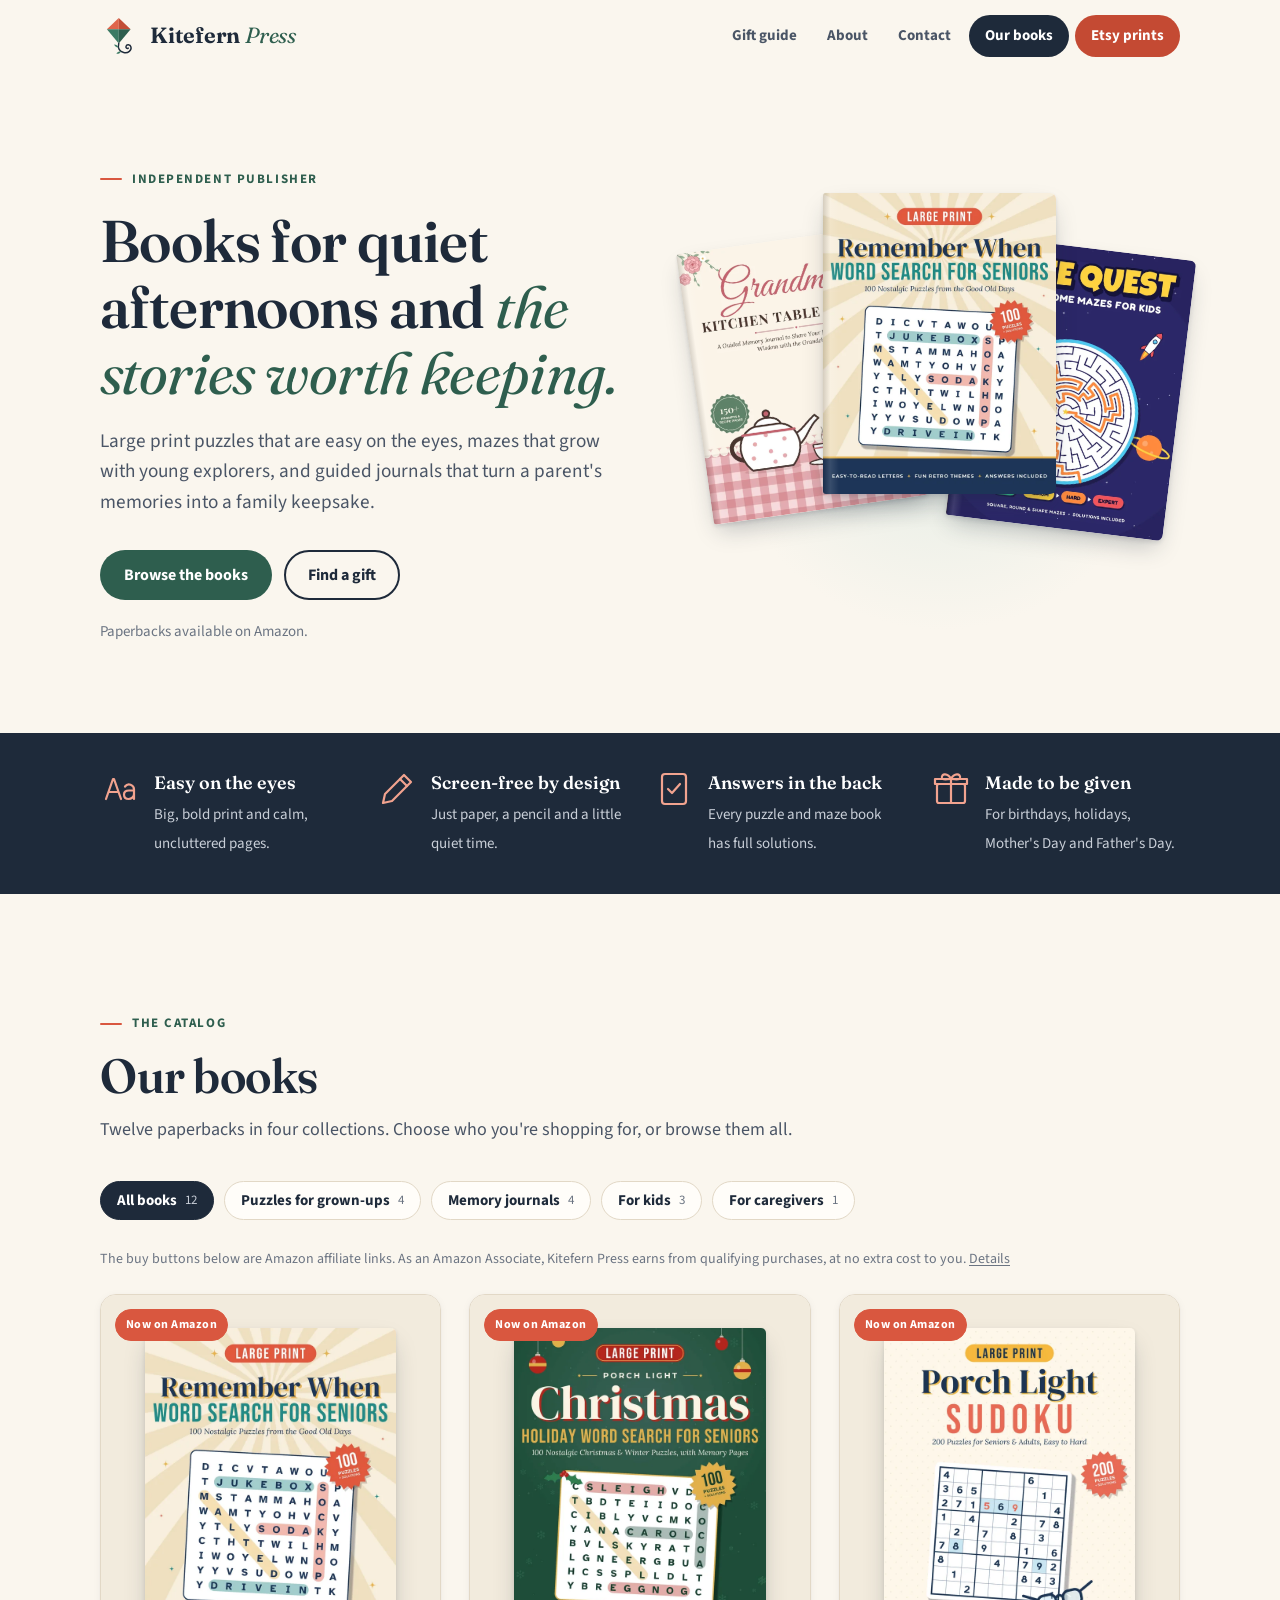
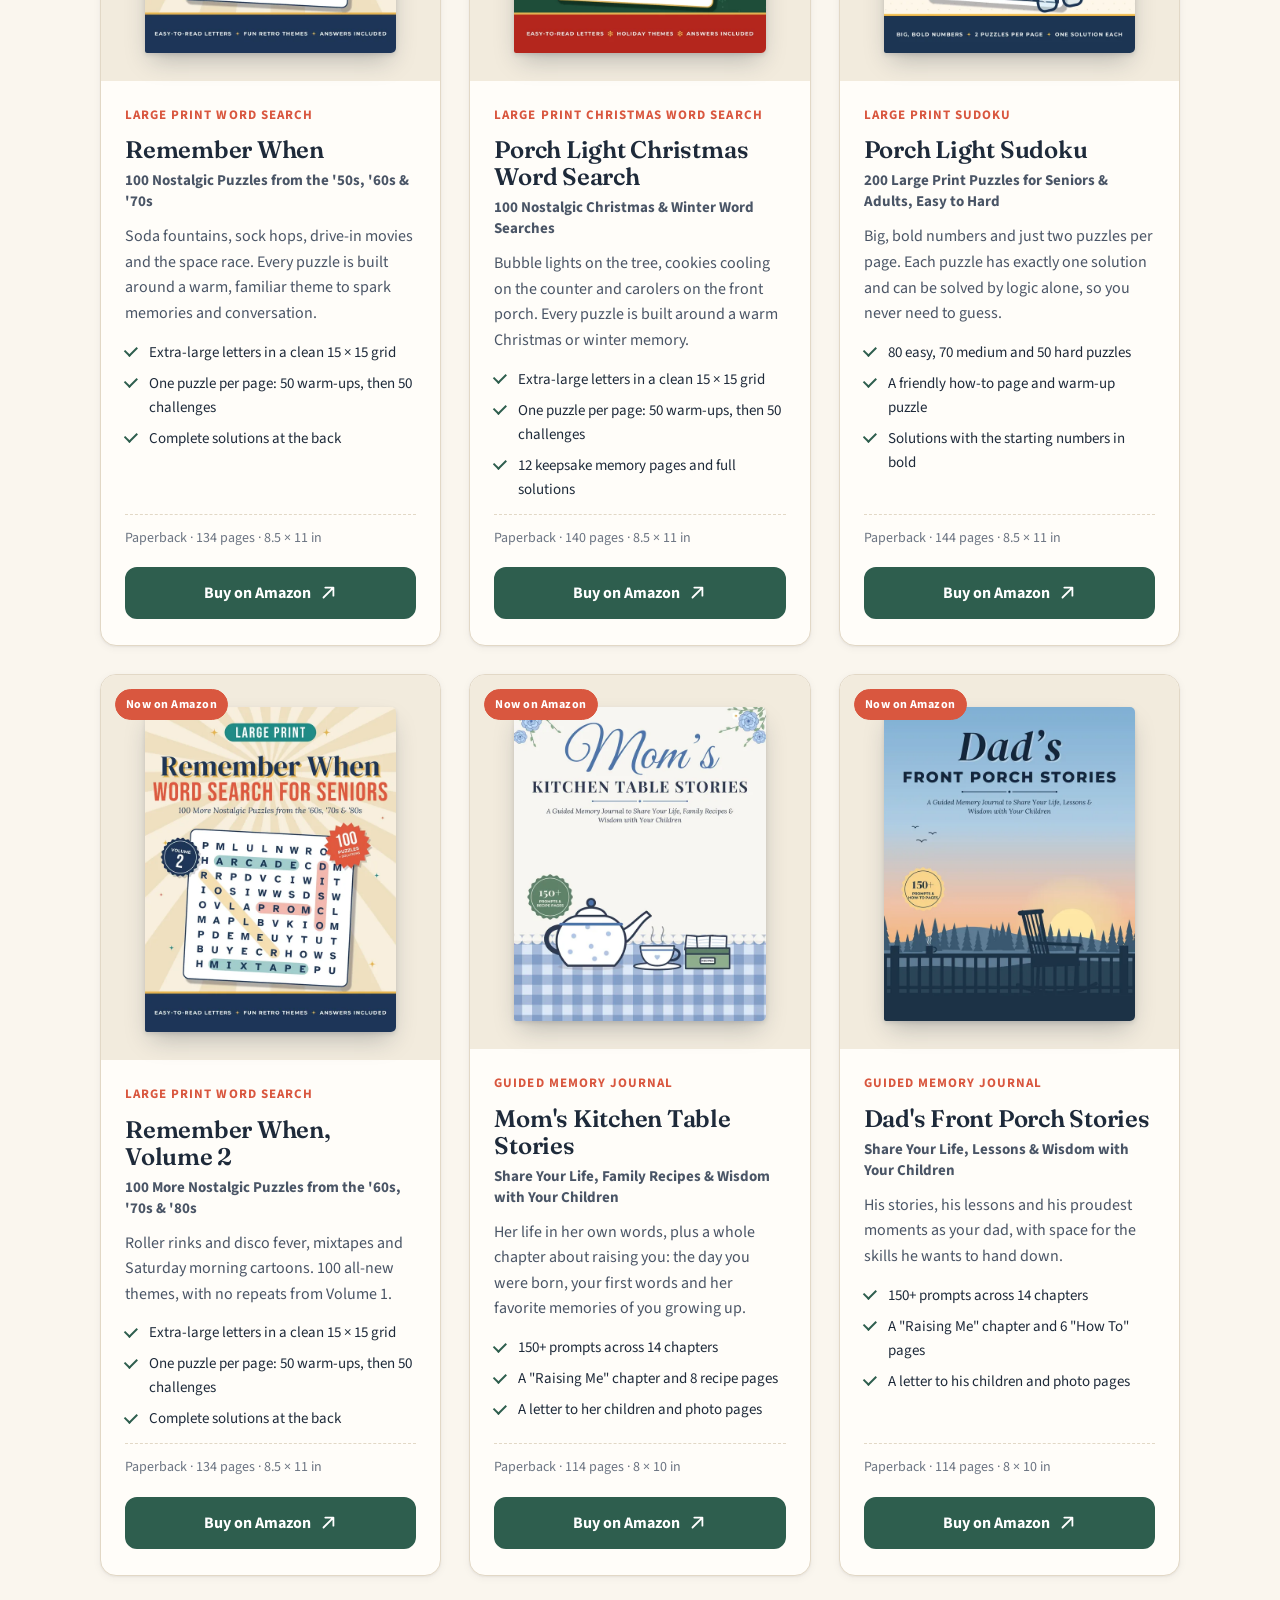
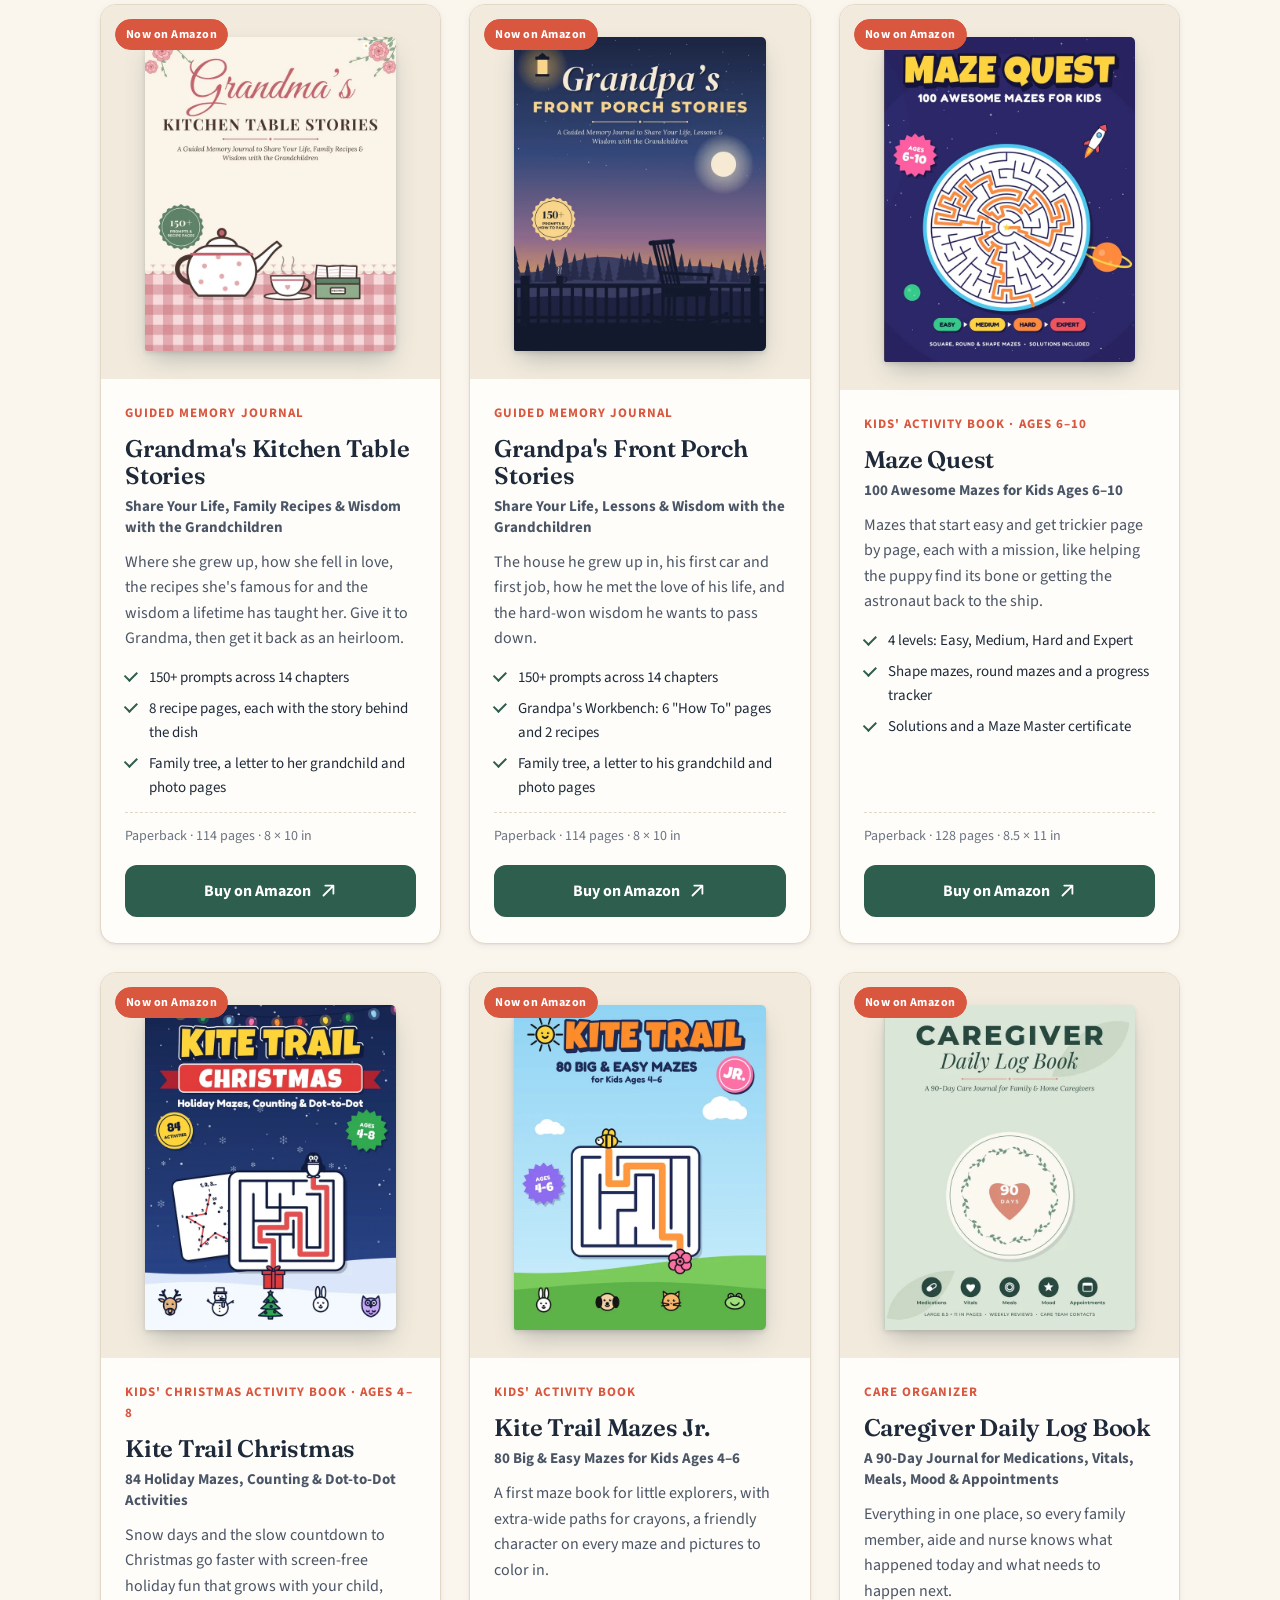
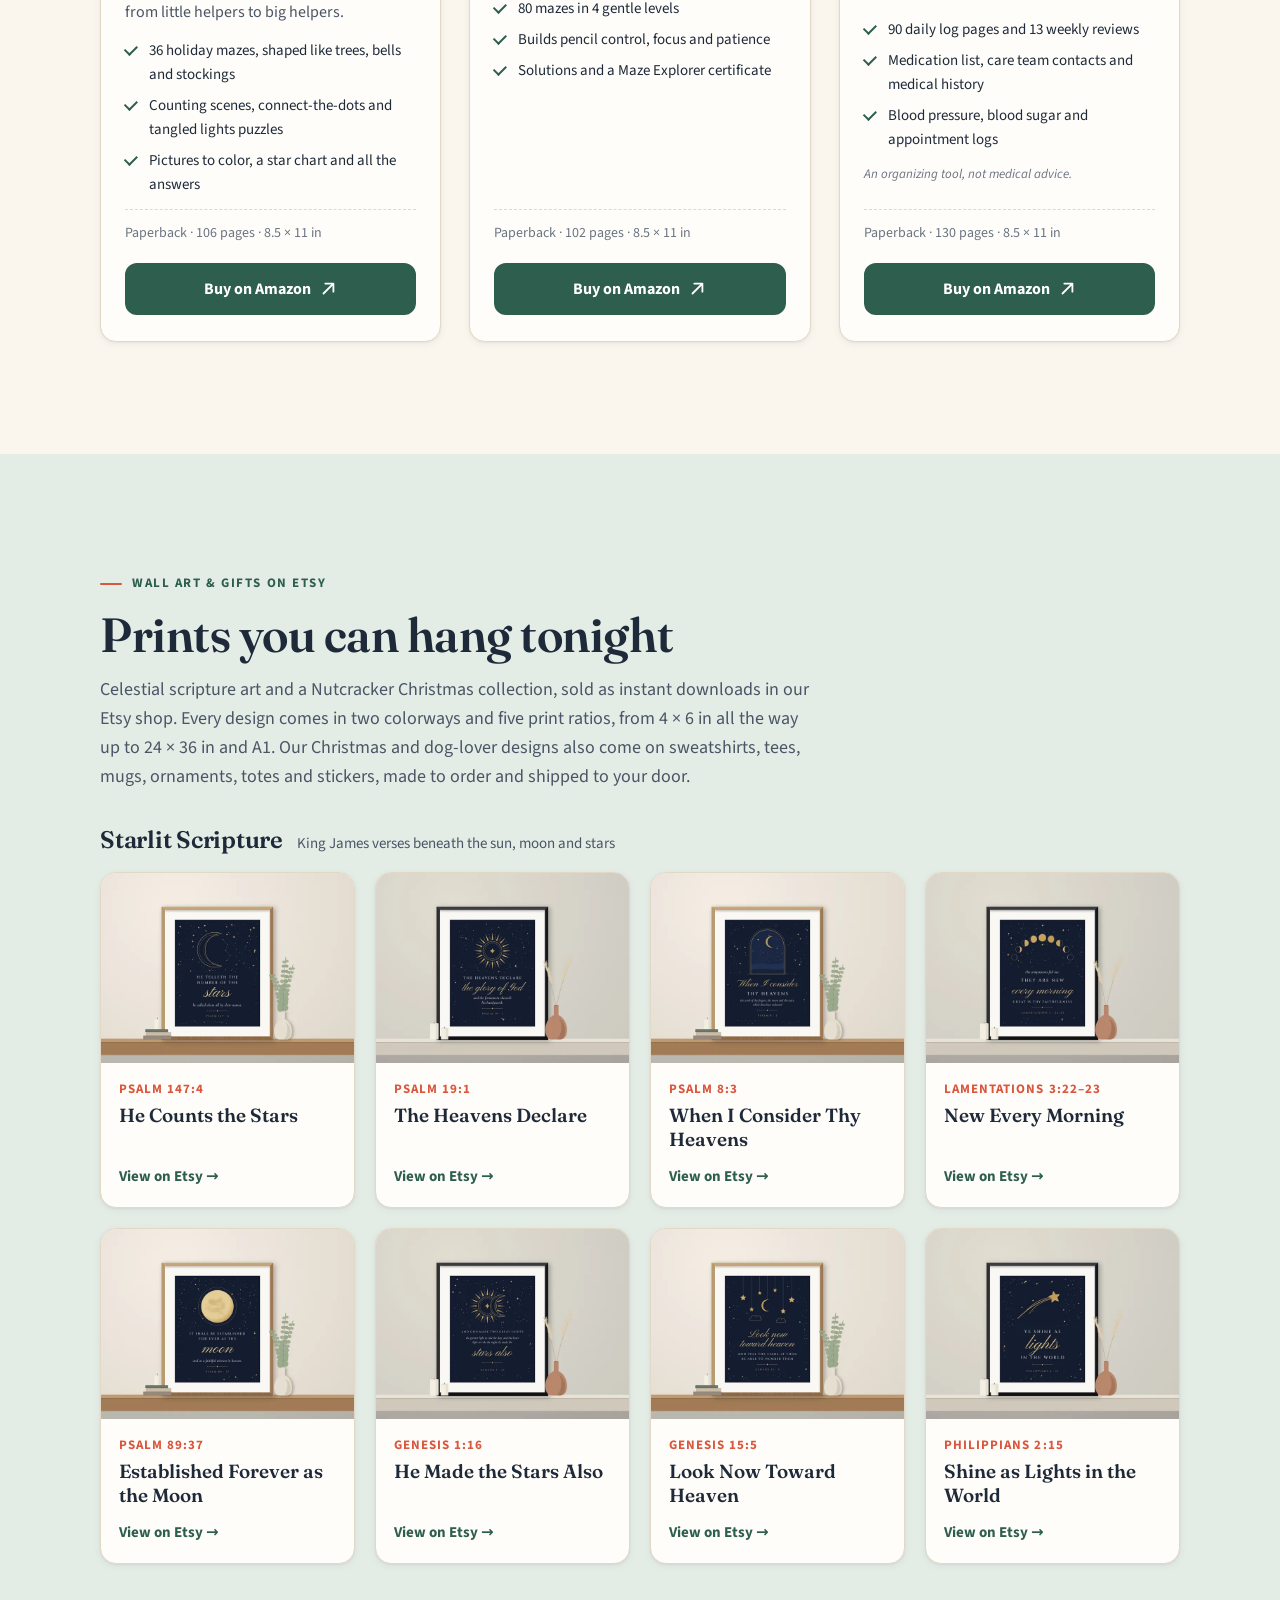
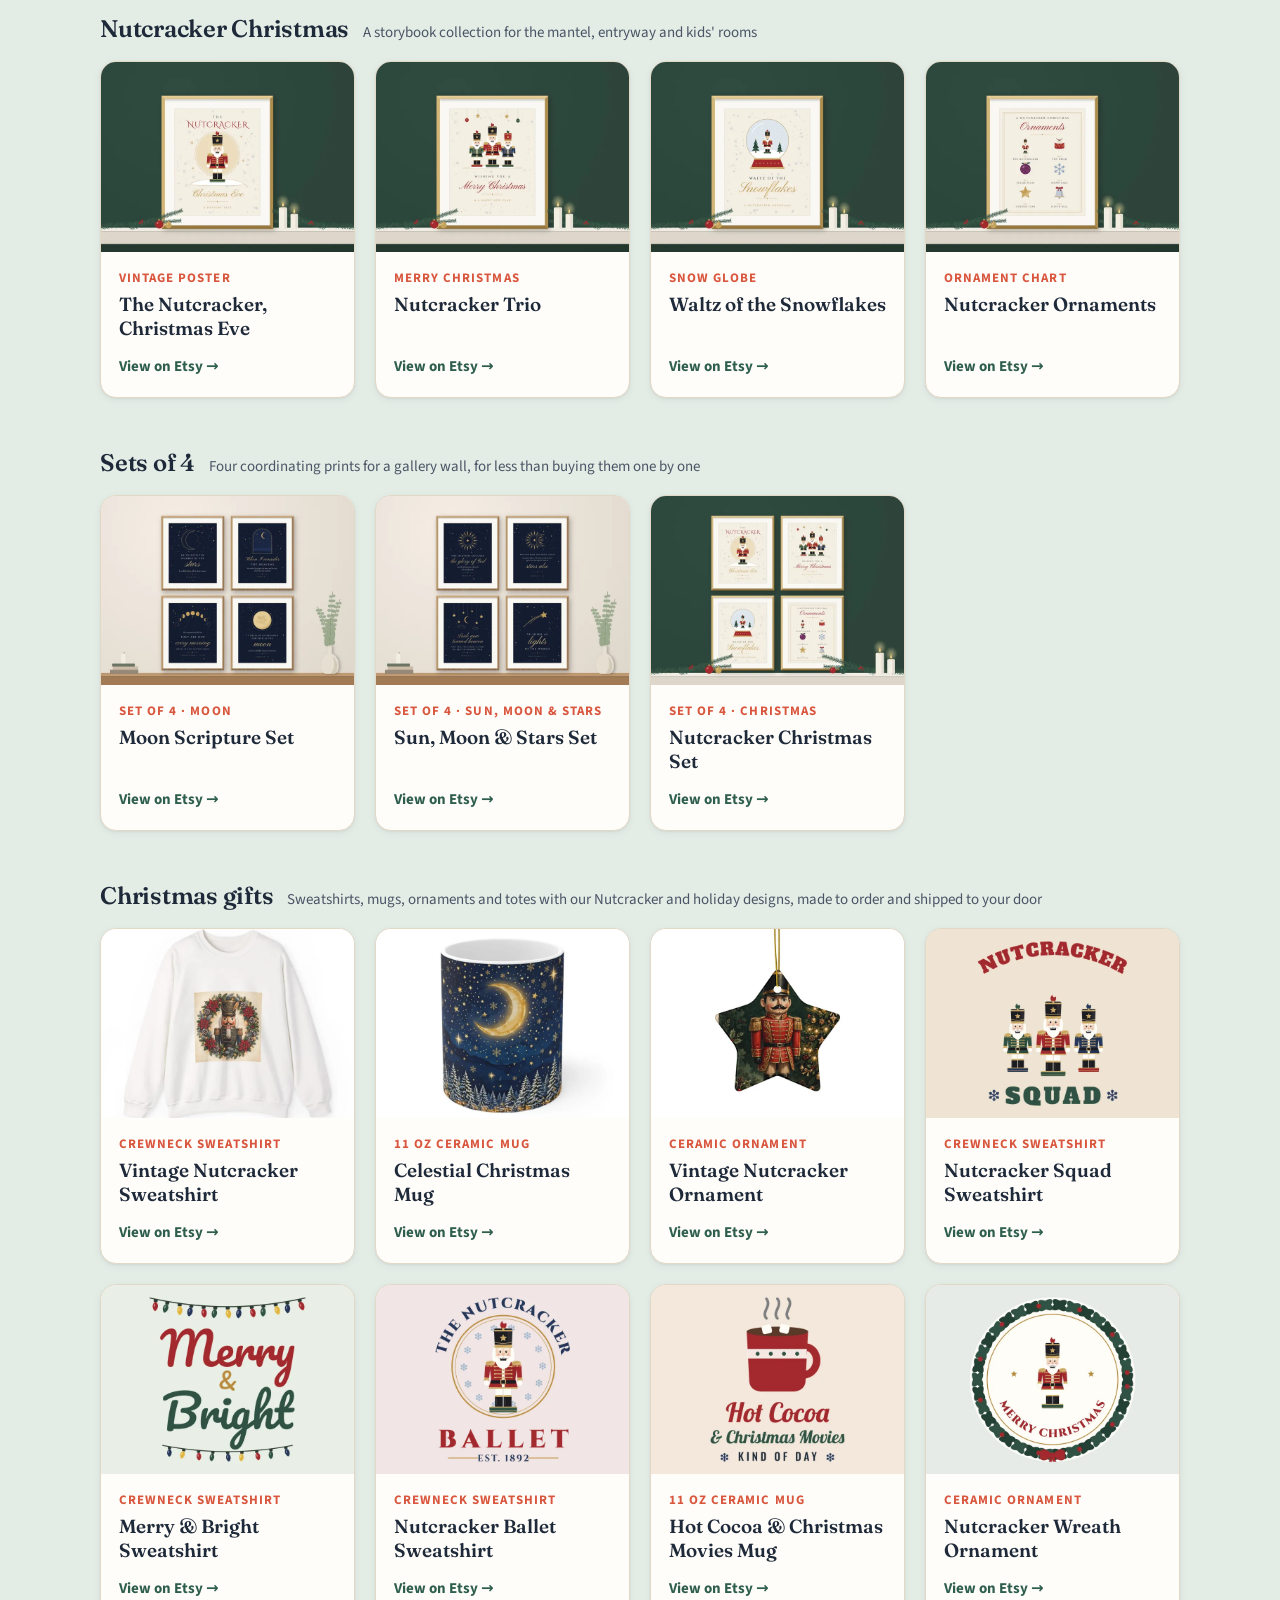
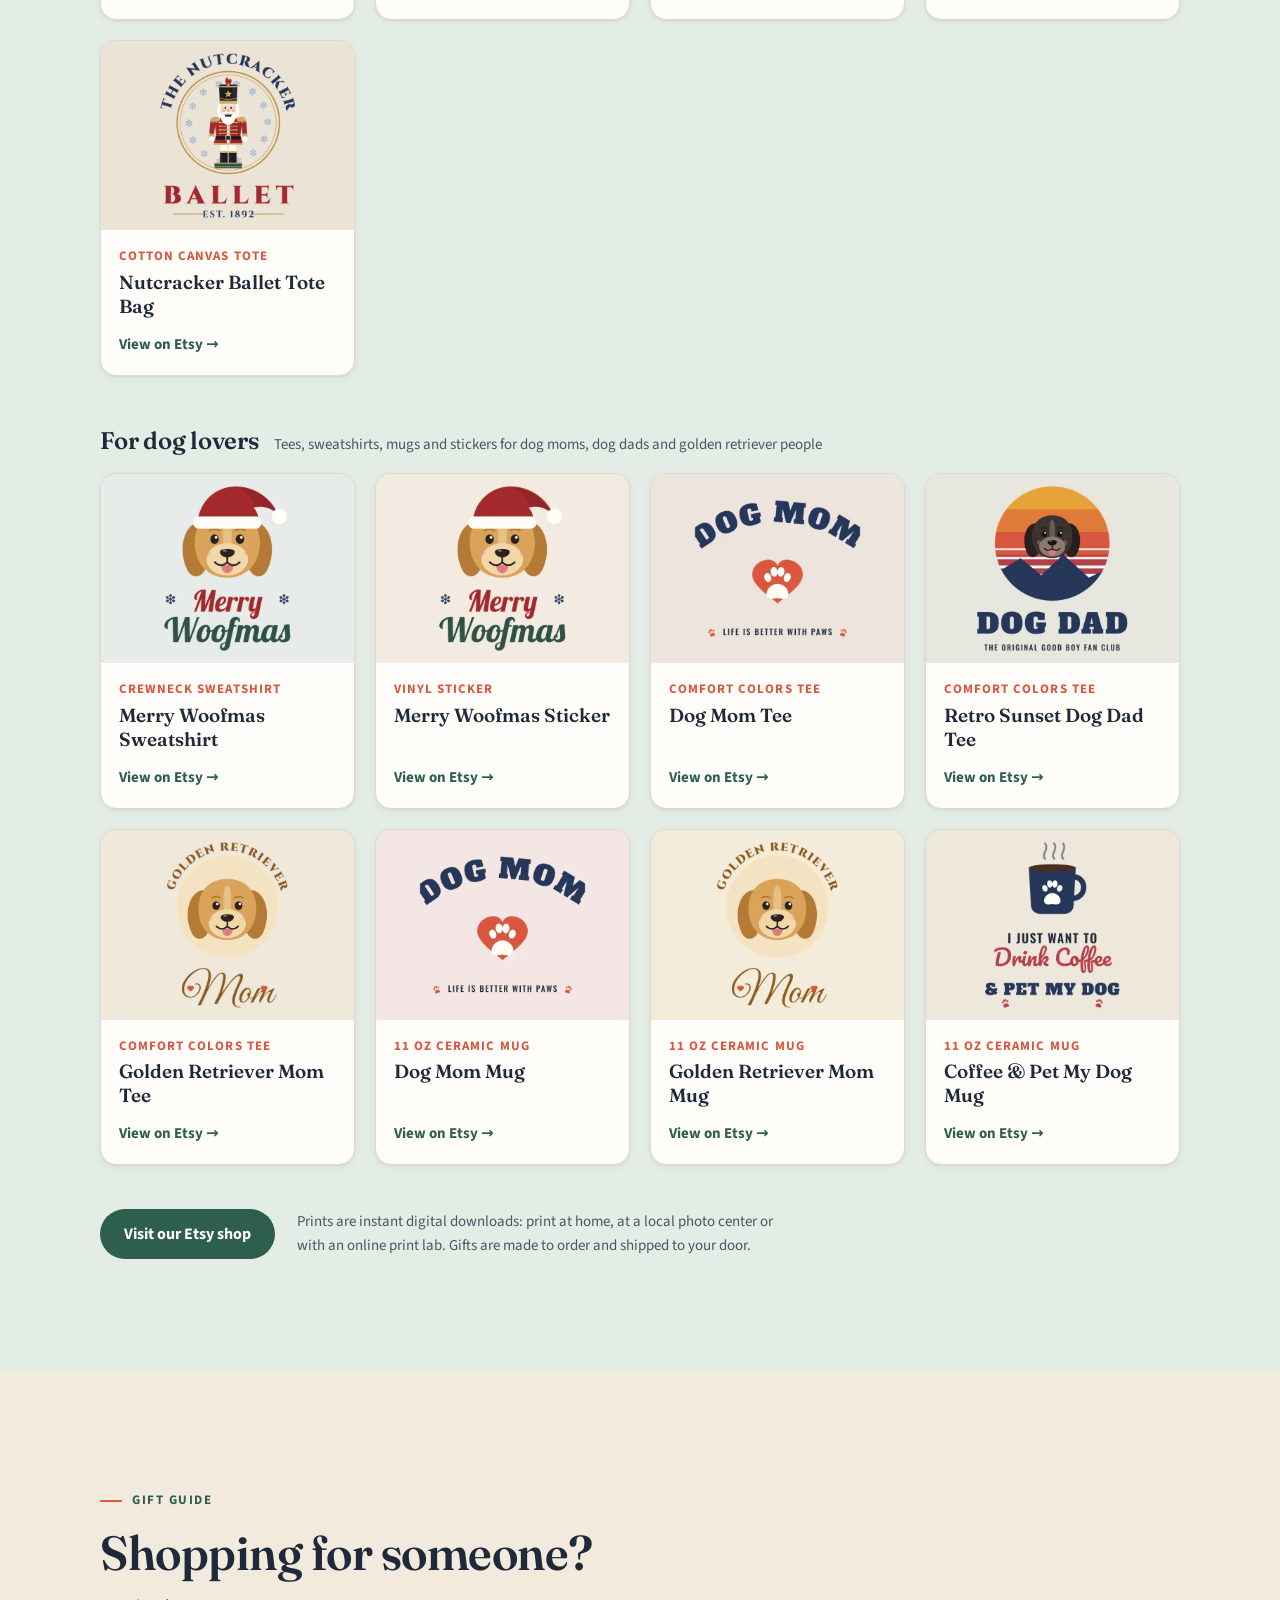
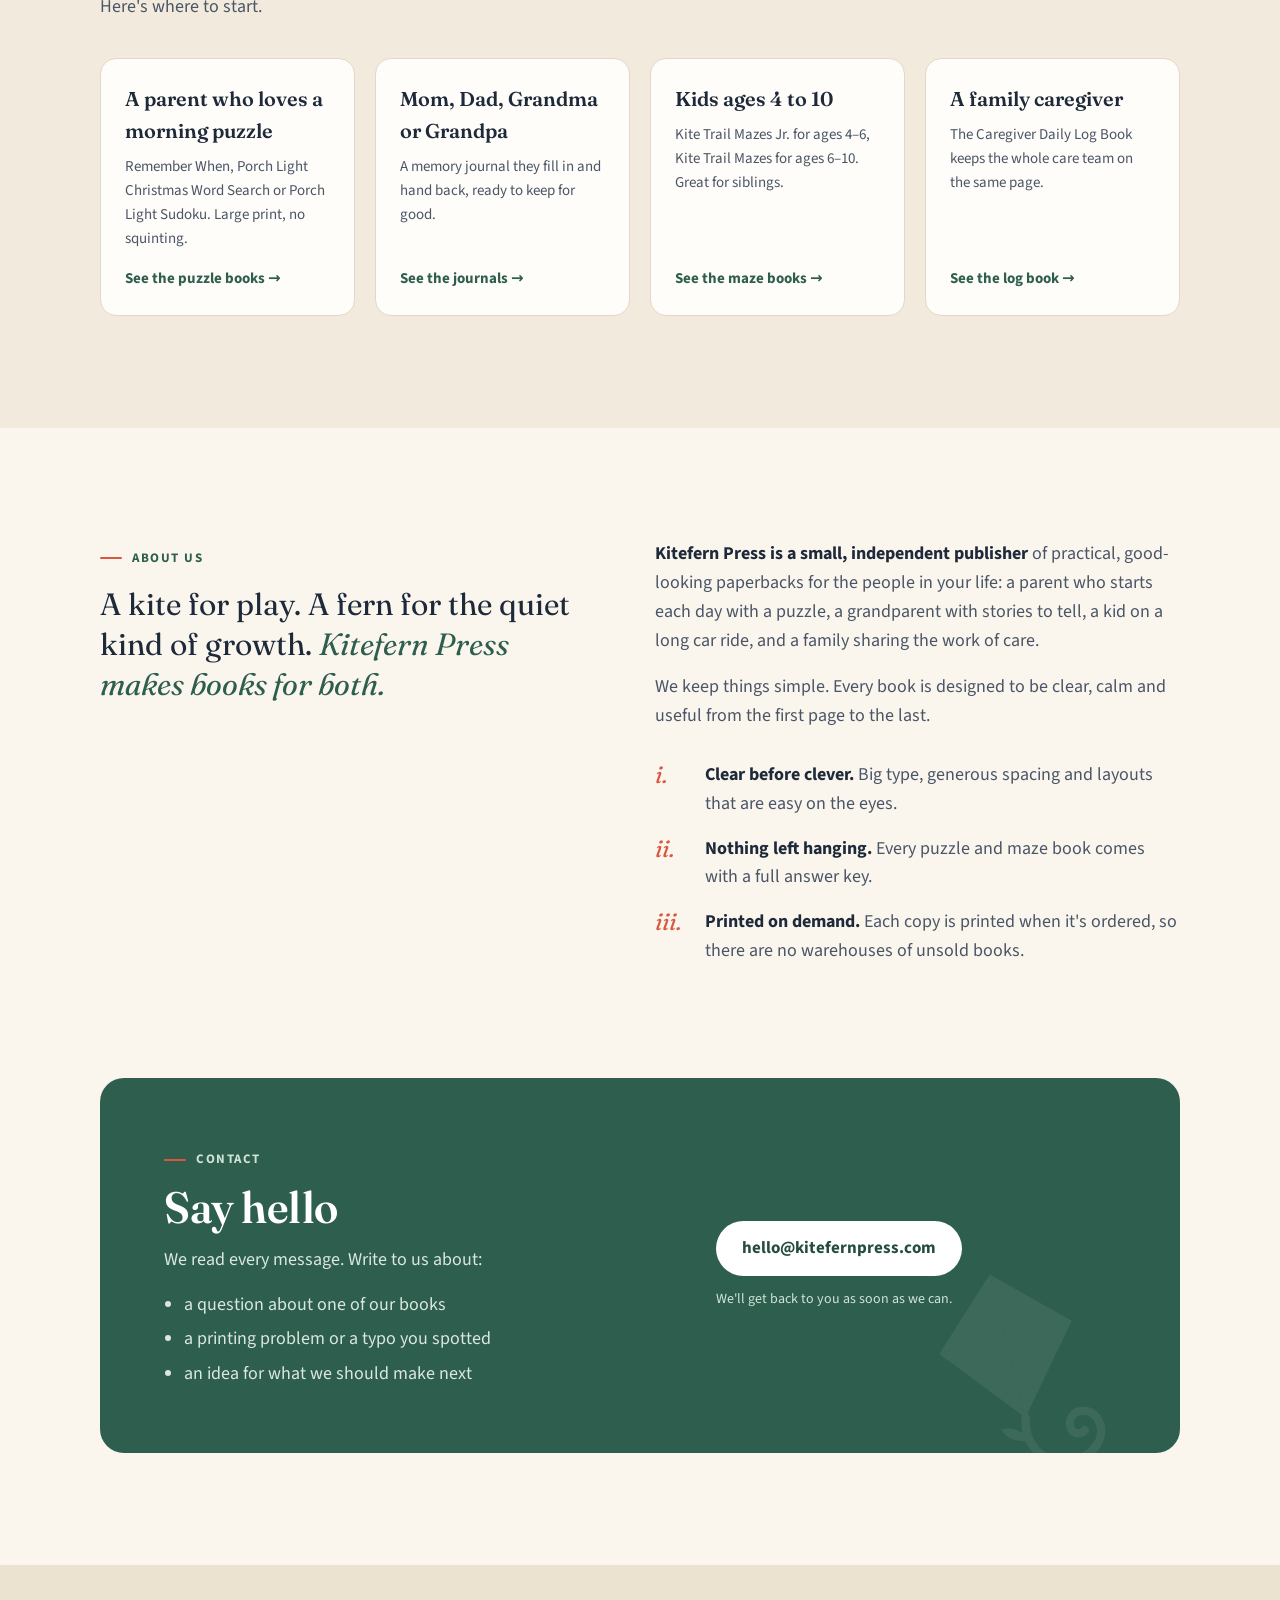
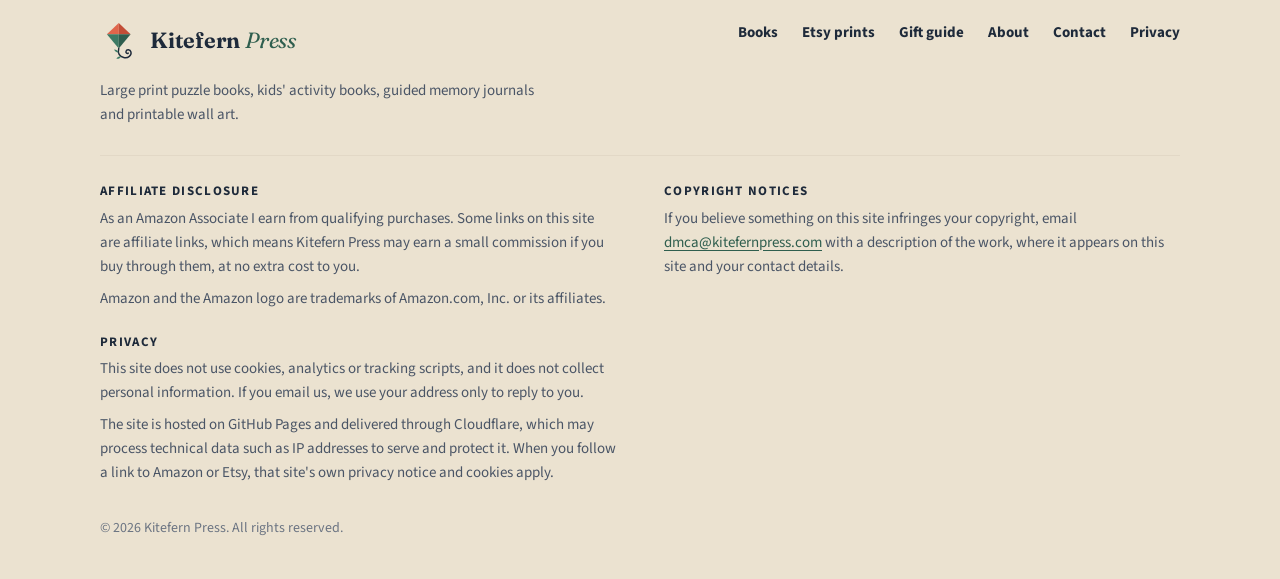
==== commit 9c88ca66: "Use the confirmed Amazon links for all 12 books Replaces every buy link with the SiteStripe link for" ====
--- a/index.html
+++ b/index.html
@@ -163,7 +163,7 @@
                 <li>Complete solutions at the back</li>
               </ul>
               <p class="book-meta">Paperback · 134 pages · 8.5 × 11 in</p>
-              <a class="buy" href="https://amzn.to/4hrQWkh" target="_blank" rel="sponsored noopener">
+              <a class="buy" href="https://link.amazon/B04umZrUN" target="_blank" rel="sponsored noopener">
                 <span class="when-live">Buy on Amazon</span><svg viewBox="0 0 20 20" fill="none" stroke="currentColor" stroke-width="2" stroke-linecap="round" stroke-linejoin="round" aria-hidden="true"><path d="M7 4h9v9M16 4 5 15"/></svg>
                 <span class="when-soon">Coming soon to Amazon</span>
               </a>
@@ -186,7 +186,7 @@
                 <li>12 keepsake memory pages and full solutions</li>
               </ul>
               <p class="book-meta">Paperback · 140 pages · 8.5 × 11 in</p>
-              <a class="buy" href="https://link.amazon/B05hgtxT1" target="_blank" rel="sponsored noopener">
+              <a class="buy" href="https://link.amazon/B04WmYMjd" target="_blank" rel="sponsored noopener">
                 <span class="when-live">Buy on Amazon</span><svg viewBox="0 0 20 20" fill="none" stroke="currentColor" stroke-width="2" stroke-linecap="round" stroke-linejoin="round" aria-hidden="true"><path d="M7 4h9v9M16 4 5 15"/></svg>
                 <span class="when-soon">Coming soon to Amazon</span>
               </a>
@@ -209,22 +209,22 @@
                 <li>Solutions with the starting numbers in bold</li>
               </ul>
               <p class="book-meta">Paperback · 144 pages · 8.5 × 11 in</p>
-              <a class="buy" href="https://link.amazon/B0bA0OiRG" target="_blank" rel="sponsored noopener">
-                <span class="when-live">Buy on Amazon</span><svg viewBox="0 0 20 20" fill="none" stroke="currentColor" stroke-width="2" stroke-linecap="round" stroke-linejoin="round" aria-hidden="true"><path d="M7 4h9v9M16 4 5 15"/></svg>
-                <span class="when-soon">Coming soon to Amazon</span>
-              </a>
-            </div>
-          </article>
-
-          <!-- ===== 2. Porch Light Word Search, Volume 2 ===== -->
+              <a class="buy" href="https://link.amazon/B0igZi7I3" target="_blank" rel="sponsored noopener">
+                <span class="when-live">Buy on Amazon</span><svg viewBox="0 0 20 20" fill="none" stroke="currentColor" stroke-width="2" stroke-linecap="round" stroke-linejoin="round" aria-hidden="true"><path d="M7 4h9v9M16 4 5 15"/></svg>
+                <span class="when-soon">Coming soon to Amazon</span>
+              </a>
+            </div>
+          </article>
+
+          <!-- ===== 2. Remember When, Volume 2 (live on Amazon; published under its original title) ===== -->
           <article class="book" id="porch-light-word-search-2" data-collection="puzzles">
             <div class="book-cover">
               <span class="badge new">Now on Amazon</span>
-              <img src="assets/img/covers/porch-light-word-search-2.webp" alt="Cover of Porch Light Word Search, Volume 2: Large Print Puzzles for Seniors" width="640" height="828" loading="lazy" decoding="async">
+              <img src="assets/img/covers/remember-when-vol-2.webp" alt="Cover of Remember When, Volume 2: Large Print Word Search for Seniors" width="640" height="828" loading="lazy" decoding="async">
             </div>
             <div class="book-body">
               <span class="book-kicker">Large print word search</span>
-              <h3>Porch Light Word Search, Volume 2 <small>100 More Nostalgic Puzzles from the '60s, '70s &amp; '80s</small></h3>
+              <h3>Remember When, Volume 2 <small>100 More Nostalgic Puzzles from the '60s, '70s &amp; '80s</small></h3>
               <p class="book-desc">Roller rinks and disco fever, mixtapes and Saturday morning cartoons. 100 all-new themes, with no repeats from Volume 1.</p>
               <ul class="book-points">
                 <li>Extra-large letters in a clean 15 × 15 grid</li>
@@ -232,7 +232,7 @@
                 <li>Complete solutions at the back</li>
               </ul>
               <p class="book-meta">Paperback · 134 pages · 8.5 × 11 in</p>
-              <a class="buy" href="https://link.amazon/B06ldessH" target="_blank" rel="sponsored noopener">
+              <a class="buy" href="https://link.amazon/B0bXygqw2" target="_blank" rel="sponsored noopener">
                 <span class="when-live">Buy on Amazon</span><svg viewBox="0 0 20 20" fill="none" stroke="currentColor" stroke-width="2" stroke-linecap="round" stroke-linejoin="round" aria-hidden="true"><path d="M7 4h9v9M16 4 5 15"/></svg>
                 <span class="when-soon">Coming soon to Amazon</span>
               </a>
@@ -255,7 +255,7 @@
                 <li>A letter to her children and photo pages</li>
               </ul>
               <p class="book-meta">Paperback · 114 pages · 8 × 10 in</p>
-              <a class="buy" href="https://link.amazon/B0dHcaTMP" target="_blank" rel="sponsored noopener">
+              <a class="buy" href="https://link.amazon/B07p9E4mK" target="_blank" rel="sponsored noopener">
                 <span class="when-live">Buy on Amazon</span><svg viewBox="0 0 20 20" fill="none" stroke="currentColor" stroke-width="2" stroke-linecap="round" stroke-linejoin="round" aria-hidden="true"><path d="M7 4h9v9M16 4 5 15"/></svg>
                 <span class="when-soon">Coming soon to Amazon</span>
               </a>
@@ -278,7 +278,7 @@
                 <li>A letter to his children and photo pages</li>
               </ul>
               <p class="book-meta">Paperback · 114 pages · 8 × 10 in</p>
-              <a class="buy" href="https://link.amazon/B0iQmwkG5" target="_blank" rel="sponsored noopener">
+              <a class="buy" href="https://link.amazon/B0ho49bj0" target="_blank" rel="sponsored noopener">
                 <span class="when-live">Buy on Amazon</span><svg viewBox="0 0 20 20" fill="none" stroke="currentColor" stroke-width="2" stroke-linecap="round" stroke-linejoin="round" aria-hidden="true"><path d="M7 4h9v9M16 4 5 15"/></svg>
                 <span class="when-soon">Coming soon to Amazon</span>
               </a>
@@ -301,7 +301,7 @@
                 <li>Family tree, a letter to her grandchild and photo pages</li>
               </ul>
               <p class="book-meta">Paperback · 114 pages · 8 × 10 in</p>
-              <a class="buy" href="https://link.amazon/B0b7VRErP" target="_blank" rel="sponsored noopener">
+              <a class="buy" href="https://link.amazon/B0g5S3Y6p" target="_blank" rel="sponsored noopener">
                 <span class="when-live">Buy on Amazon</span><svg viewBox="0 0 20 20" fill="none" stroke="currentColor" stroke-width="2" stroke-linecap="round" stroke-linejoin="round" aria-hidden="true"><path d="M7 4h9v9M16 4 5 15"/></svg>
                 <span class="when-soon">Coming soon to Amazon</span>
               </a>
@@ -324,7 +324,7 @@
                 <li>Family tree, a letter to his grandchild and photo pages</li>
               </ul>
               <p class="book-meta">Paperback · 114 pages · 8 × 10 in</p>
-              <a class="buy" href="https://link.amazon/B00AgRmdS" target="_blank" rel="sponsored noopener">
+              <a class="buy" href="https://link.amazon/B0i0Vc4tL" target="_blank" rel="sponsored noopener">
                 <span class="when-live">Buy on Amazon</span><svg viewBox="0 0 20 20" fill="none" stroke="currentColor" stroke-width="2" stroke-linecap="round" stroke-linejoin="round" aria-hidden="true"><path d="M7 4h9v9M16 4 5 15"/></svg>
                 <span class="when-soon">Coming soon to Amazon</span>
               </a>
@@ -347,7 +347,7 @@
                 <li>Solutions and a Maze Master certificate</li>
               </ul>
               <p class="book-meta">Paperback · 128 pages · 8.5 × 11 in</p>
-              <a class="buy" href="https://link.amazon/B04uHq6Yz" target="_blank" rel="sponsored noopener">
+              <a class="buy" href="https://link.amazon/B04xmQUkY" target="_blank" rel="sponsored noopener">
                 <span class="when-live">Buy on Amazon</span><svg viewBox="0 0 20 20" fill="none" stroke="currentColor" stroke-width="2" stroke-linecap="round" stroke-linejoin="round" aria-hidden="true"><path d="M7 4h9v9M16 4 5 15"/></svg>
                 <span class="when-soon">Coming soon to Amazon</span>
               </a>
@@ -370,7 +370,7 @@
                 <li>Pictures to color, a star chart and all the answers</li>
               </ul>
               <p class="book-meta">Paperback · 106 pages · 8.5 × 11 in</p>
-              <a class="buy" href="https://www.amazon.com/dp/B0HMFKXHJF?tag=kitefernpress-20" target="_blank" rel="sponsored noopener">
+              <a class="buy" href="https://link.amazon/B04Ikxg1X" target="_blank" rel="sponsored noopener">
                 <span class="when-live">Buy on Amazon</span><svg viewBox="0 0 20 20" fill="none" stroke="currentColor" stroke-width="2" stroke-linecap="round" stroke-linejoin="round" aria-hidden="true"><path d="M7 4h9v9M16 4 5 15"/></svg>
                 <span class="when-soon">Coming soon to Amazon</span>
               </a>
@@ -393,7 +393,7 @@
                 <li>Solutions and a Maze Explorer certificate</li>
               </ul>
               <p class="book-meta">Paperback · 102 pages · 8.5 × 11 in</p>
-              <a class="buy" href="https://www.amazon.com/dp/B0HMFJX9LT?tag=kitefernpress-20" target="_blank" rel="sponsored noopener">
+              <a class="buy" href="https://link.amazon/B0hsPpo1i" target="_blank" rel="sponsored noopener">
                 <span class="when-live">Buy on Amazon</span><svg viewBox="0 0 20 20" fill="none" stroke="currentColor" stroke-width="2" stroke-linecap="round" stroke-linejoin="round" aria-hidden="true"><path d="M7 4h9v9M16 4 5 15"/></svg>
                 <span class="when-soon">Coming soon to Amazon</span>
               </a>
@@ -403,7 +403,7 @@
           <!-- ===== 10. Caregiver Daily Log Book ===== -->
           <article class="book" id="caregiver-daily-log-book" data-collection="care">
             <div class="book-cover">
-              <span class="badge">90 days</span>
+              <span class="badge new">Now on Amazon</span>
               <img src="assets/img/covers/caregiver-daily-log-book.webp" alt="Cover of Caregiver Daily Log Book: A 90-Day Care Journal" width="640" height="828" loading="lazy" decoding="async">
             </div>
             <div class="book-body">
@@ -417,7 +417,7 @@
               </ul>
               <p class="book-note">An organizing tool, not medical advice.</p>
               <p class="book-meta">Paperback · 130 pages · 8.5 × 11 in</p>
-              <a class="buy" href="" target="_blank" rel="sponsored noopener">
+              <a class="buy" href="https://link.amazon/B0ad27NmM" target="_blank" rel="sponsored noopener">
                 <span class="when-live">Buy on Amazon</span><svg viewBox="0 0 20 20" fill="none" stroke="currentColor" stroke-width="2" stroke-linecap="round" stroke-linejoin="round" aria-hidden="true"><path d="M7 4h9v9M16 4 5 15"/></svg>
                 <span class="when-soon">Coming soon to Amazon</span>
               </a>
